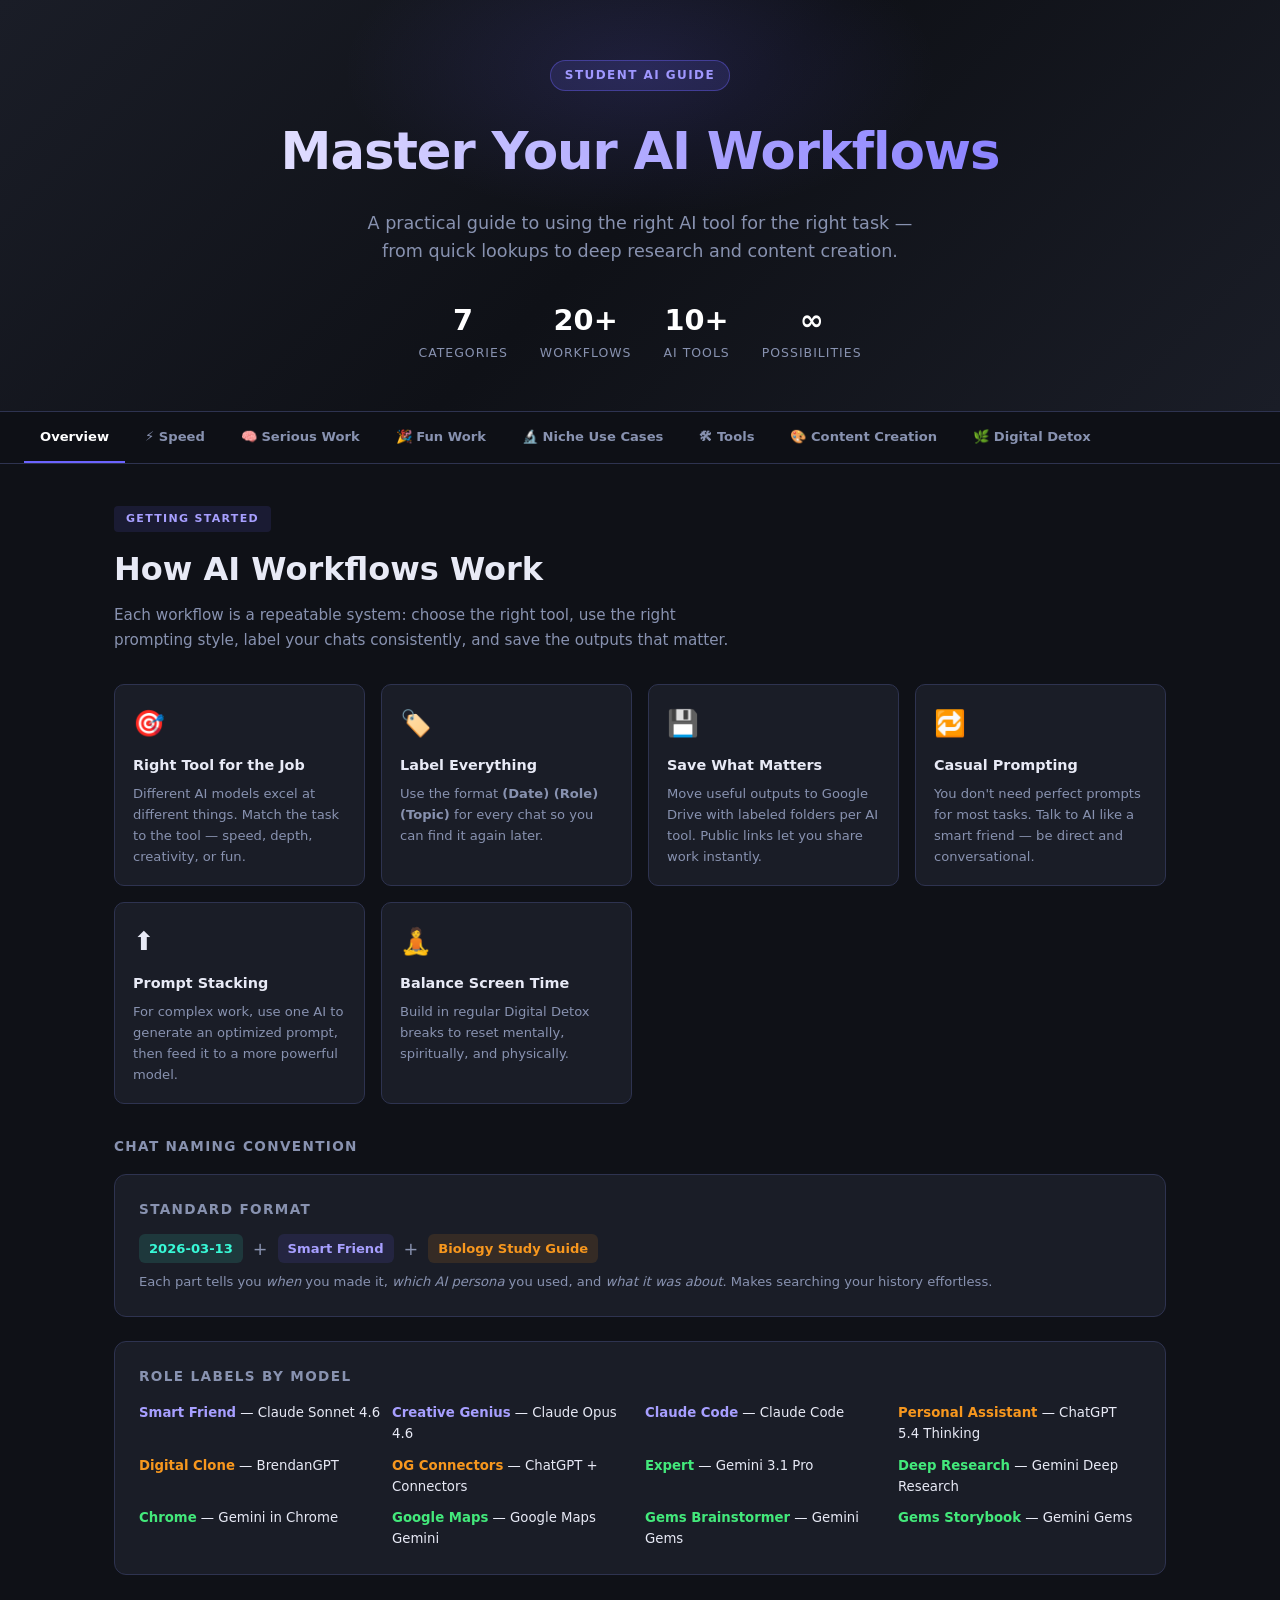
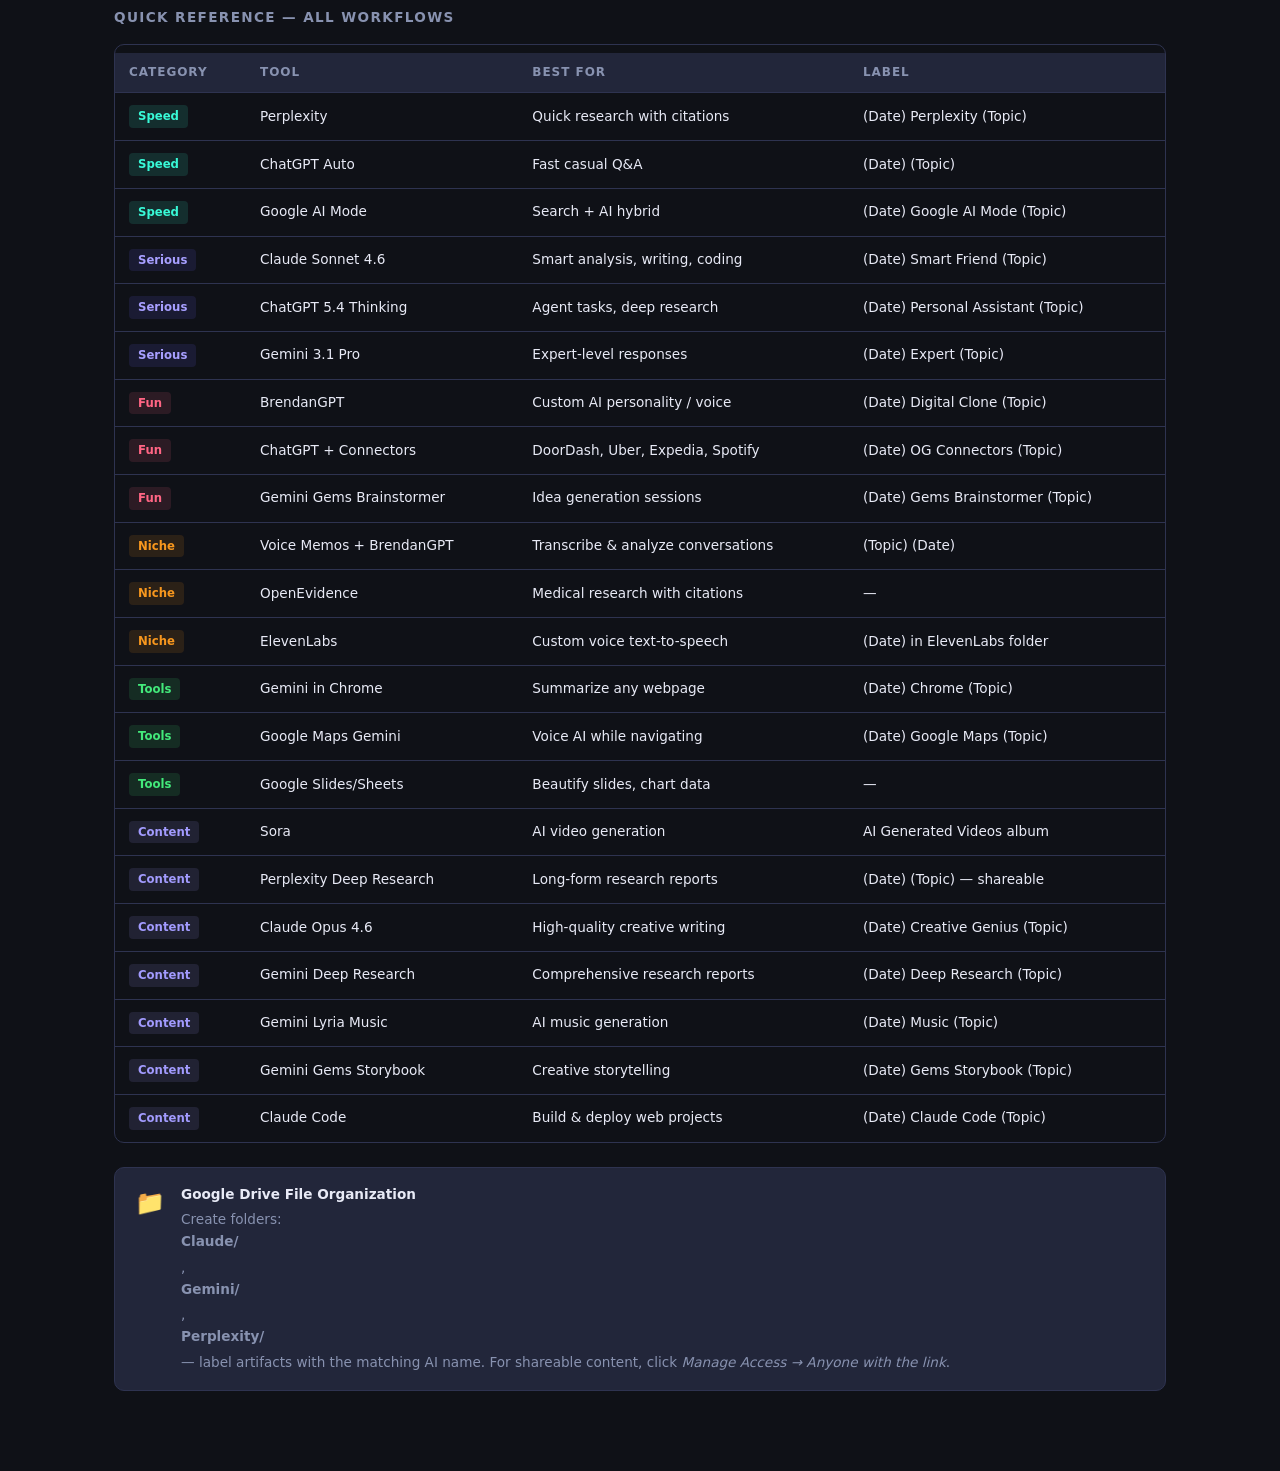
==== ai-workflows-guide/index.html @ ae9d1eaf "Add AI workflows guide for classmates Interactive HTML guide covering all 7 workflow categories (Spe" ====
<!DOCTYPE html>
<html lang="en">
<head>
  <meta charset="UTF-8" />
  <meta name="viewport" content="width=device-width, initial-scale=1.0" />
  <title>AI Workflows Guide</title>
  <style>
    :root {
      --bg: #0f1117;
      --surface: #1a1d27;
      --surface2: #22263a;
      --border: #2e3350;
      --accent: #6c63ff;
      --accent2: #ff6584;
      --accent3: #43e97b;
      --accent4: #f7971e;
      --accent5: #38f9d7;
      --text: #e8eaf6;
      --muted: #8892b0;
      --white: #ffffff;
    }

    * { box-sizing: border-box; margin: 0; padding: 0; }

    body {
      background: var(--bg);
      color: var(--text);
      font-family: 'Segoe UI', system-ui, -apple-system, sans-serif;
      line-height: 1.6;
    }

    /* Hero */
    .hero {
      background: linear-gradient(135deg, #1a1d27 0%, #0f1117 50%, #1a1d27 100%);
      border-bottom: 1px solid var(--border);
      padding: 60px 24px 48px;
      text-align: center;
      position: relative;
      overflow: hidden;
    }
    .hero::before {
      content: '';
      position: absolute;
      top: -80px; left: 50%; transform: translateX(-50%);
      width: 600px; height: 300px;
      background: radial-gradient(ellipse, rgba(108,99,255,0.15) 0%, transparent 70%);
      pointer-events: none;
    }
    .hero-badge {
      display: inline-block;
      background: rgba(108,99,255,0.15);
      border: 1px solid rgba(108,99,255,0.4);
      color: #a79fff;
      font-size: 12px;
      font-weight: 600;
      letter-spacing: 0.12em;
      text-transform: uppercase;
      padding: 5px 14px;
      border-radius: 20px;
      margin-bottom: 20px;
    }
    .hero h1 {
      font-size: clamp(2rem, 5vw, 3.2rem);
      font-weight: 800;
      letter-spacing: -0.02em;
      margin-bottom: 16px;
      background: linear-gradient(90deg, #fff 0%, #a79fff 60%, #6c63ff 100%);
      -webkit-background-clip: text;
      -webkit-text-fill-color: transparent;
      background-clip: text;
    }
    .hero p {
      color: var(--muted);
      font-size: 1.1rem;
      max-width: 560px;
      margin: 0 auto 32px;
    }
    .hero-stats {
      display: flex;
      gap: 32px;
      justify-content: center;
      flex-wrap: wrap;
    }
    .stat {
      text-align: center;
    }
    .stat-num {
      font-size: 1.8rem;
      font-weight: 700;
      color: var(--white);
    }
    .stat-label {
      font-size: 0.78rem;
      color: var(--muted);
      text-transform: uppercase;
      letter-spacing: 0.08em;
    }

    /* Nav */
    .nav {
      position: sticky;
      top: 0;
      z-index: 100;
      background: rgba(15,17,23,0.92);
      backdrop-filter: blur(12px);
      border-bottom: 1px solid var(--border);
      padding: 0 24px;
      display: flex;
      gap: 4px;
      overflow-x: auto;
      scrollbar-width: none;
    }
    .nav::-webkit-scrollbar { display: none; }
    .nav-item {
      flex-shrink: 0;
      padding: 14px 16px;
      font-size: 0.82rem;
      font-weight: 600;
      color: var(--muted);
      cursor: pointer;
      border-bottom: 2px solid transparent;
      transition: all 0.2s;
      text-decoration: none;
      white-space: nowrap;
    }
    .nav-item:hover { color: var(--white); }
    .nav-item.active { color: var(--white); border-bottom-color: var(--accent); }

    /* Main layout */
    .container {
      max-width: 1100px;
      margin: 0 auto;
      padding: 40px 24px 80px;
    }

    /* Section */
    .section {
      display: none;
    }
    .section.active {
      display: block;
    }

    /* Section header */
    .section-header {
      margin-bottom: 32px;
    }
    .section-tag {
      display: inline-flex;
      align-items: center;
      gap: 8px;
      font-size: 11px;
      font-weight: 700;
      letter-spacing: 0.12em;
      text-transform: uppercase;
      padding: 4px 12px;
      border-radius: 4px;
      margin-bottom: 12px;
    }
    .section-title {
      font-size: clamp(1.5rem, 3vw, 2rem);
      font-weight: 700;
      margin-bottom: 8px;
    }
    .section-desc {
      color: var(--muted);
      font-size: 0.95rem;
      max-width: 640px;
    }

    /* Workflow cards */
    .workflow-grid {
      display: grid;
      grid-template-columns: repeat(auto-fill, minmax(320px, 1fr));
      gap: 20px;
      margin-bottom: 32px;
    }
    .workflow-card {
      background: var(--surface);
      border: 1px solid var(--border);
      border-radius: 12px;
      padding: 24px;
      transition: border-color 0.2s, transform 0.2s;
    }
    .workflow-card:hover {
      border-color: var(--accent);
      transform: translateY(-2px);
    }
    .card-header {
      display: flex;
      align-items: flex-start;
      gap: 14px;
      margin-bottom: 16px;
    }
    .card-icon {
      width: 44px;
      height: 44px;
      border-radius: 10px;
      display: flex;
      align-items: center;
      justify-content: center;
      font-size: 20px;
      flex-shrink: 0;
    }
    .card-name {
      font-weight: 700;
      font-size: 1rem;
      margin-bottom: 3px;
    }
    .card-subtitle {
      font-size: 0.78rem;
      color: var(--muted);
    }

    /* Flow steps */
    .flow {
      display: flex;
      flex-direction: column;
      gap: 0;
    }
    .flow-step {
      display: flex;
      align-items: flex-start;
      gap: 12px;
      padding: 8px 0;
      position: relative;
    }
    .flow-step:not(:last-child)::after {
      content: '';
      position: absolute;
      left: 11px;
      top: 28px;
      width: 2px;
      height: calc(100% - 8px);
      background: var(--border);
    }
    .step-dot {
      width: 22px;
      height: 22px;
      border-radius: 50%;
      border: 2px solid;
      display: flex;
      align-items: center;
      justify-content: center;
      font-size: 9px;
      font-weight: 700;
      flex-shrink: 0;
      margin-top: 2px;
      background: var(--surface);
      z-index: 1;
    }
    .step-text {
      font-size: 0.85rem;
      color: var(--text);
      padding-top: 2px;
    }
    .step-text strong {
      color: var(--white);
    }
    .tip {
      background: rgba(108,99,255,0.08);
      border: 1px solid rgba(108,99,255,0.2);
      border-radius: 8px;
      padding: 10px 14px;
      font-size: 0.82rem;
      color: #a79fff;
      margin-top: 14px;
    }
    .tip::before { content: '💡 '; }

    /* Colors per category */
    .color-speed    { --c: #38f9d7; }
    .color-serious  { --c: #6c63ff; }
    .color-fun      { --c: #ff6584; }
    .color-niche    { --c: #f7971e; }
    .color-tools    { --c: #43e97b; }
    .color-content  { --c: #a29bfe; }
    .color-detox    { --c: #fd79a8; }

    .workflow-card.color-speed    { border-top: 3px solid #38f9d7; }
    .workflow-card.color-serious  { border-top: 3px solid #6c63ff; }
    .workflow-card.color-fun      { border-top: 3px solid #ff6584; }
    .workflow-card.color-niche    { border-top: 3px solid #f7971e; }
    .workflow-card.color-tools    { border-top: 3px solid #43e97b; }
    .workflow-card.color-content  { border-top: 3px solid #a29bfe; }
    .workflow-card.color-detox    { border-top: 3px solid #fd79a8; }

    .tag-speed    { background: rgba(56,249,215,0.12);  color: #38f9d7; }
    .tag-serious  { background: rgba(108,99,255,0.12);  color: #a79fff; }
    .tag-fun      { background: rgba(255,101,132,0.12); color: #ff6584; }
    .tag-niche    { background: rgba(247,151,30,0.12);  color: #f7971e; }
    .tag-tools    { background: rgba(67,233,123,0.12);  color: #43e97b; }
    .tag-content  { background: rgba(162,155,254,0.12); color: #a29bfe; }
    .tag-detox    { background: rgba(253,121,168,0.12); color: #fd79a8; }

    .dot-speed   { border-color: #38f9d7; color: #38f9d7; }
    .dot-serious { border-color: #6c63ff; color: #a79fff; }
    .dot-fun     { border-color: #ff6584; color: #ff6584; }
    .dot-niche   { border-color: #f7971e; color: #f7971e; }
    .dot-tools   { border-color: #43e97b; color: #43e97b; }
    .dot-content { border-color: #a29bfe; color: #a29bfe; }
    .dot-detox   { border-color: #fd79a8; color: #fd79a8; }

    .icon-bg-speed   { background: rgba(56,249,215,0.12); }
    .icon-bg-serious { background: rgba(108,99,255,0.12); }
    .icon-bg-fun     { background: rgba(255,101,132,0.12); }
    .icon-bg-niche   { background: rgba(247,151,30,0.12); }
    .icon-bg-tools   { background: rgba(67,233,123,0.12); }
    .icon-bg-content { background: rgba(162,155,254,0.12); }
    .icon-bg-detox   { background: rgba(253,121,168,0.12); }

    /* Naming convention box */
    .naming-box {
      background: var(--surface);
      border: 1px solid var(--border);
      border-radius: 12px;
      padding: 24px;
      margin-bottom: 24px;
    }
    .naming-box h3 {
      font-size: 0.85rem;
      font-weight: 700;
      text-transform: uppercase;
      letter-spacing: 0.1em;
      color: var(--muted);
      margin-bottom: 14px;
    }
    .naming-example {
      display: flex;
      align-items: center;
      gap: 10px;
      flex-wrap: wrap;
      margin-bottom: 8px;
    }
    .name-part {
      padding: 4px 10px;
      border-radius: 6px;
      font-size: 0.82rem;
      font-weight: 600;
    }
    .np-date   { background: rgba(56,249,215,0.12);  color: #38f9d7; }
    .np-role   { background: rgba(108,99,255,0.12);  color: #a79fff; }
    .np-topic  { background: rgba(247,151,30,0.12);  color: #f7971e; }
    .np-plus   { color: var(--muted); font-size: 1.1rem; }

    /* Drive box */
    .drive-box {
      background: var(--surface2);
      border: 1px solid var(--border);
      border-radius: 10px;
      padding: 16px 20px;
      display: flex;
      gap: 16px;
      align-items: flex-start;
      margin-top: 16px;
      font-size: 0.85rem;
    }
    .drive-box .icon { font-size: 1.5rem; flex-shrink: 0; }
    .drive-box strong { display: block; margin-bottom: 4px; }
    .drive-box p { color: var(--muted); margin: 0; }

    /* Principles */
    .principles {
      display: grid;
      grid-template-columns: repeat(auto-fill, minmax(240px, 1fr));
      gap: 16px;
      margin-top: 16px;
    }
    .principle {
      background: var(--surface);
      border: 1px solid var(--border);
      border-radius: 10px;
      padding: 18px;
    }
    .principle-icon { font-size: 1.6rem; margin-bottom: 10px; }
    .principle h4 { font-size: 0.9rem; font-weight: 700; margin-bottom: 6px; }
    .principle p { font-size: 0.82rem; color: var(--muted); }

    /* Overview table */
    .overview-table {
      width: 100%;
      border-collapse: collapse;
      font-size: 0.85rem;
      margin-top: 8px;
    }
    .overview-table th {
      text-align: left;
      padding: 10px 14px;
      background: var(--surface2);
      color: var(--muted);
      font-size: 0.75rem;
      font-weight: 700;
      text-transform: uppercase;
      letter-spacing: 0.08em;
      border-bottom: 1px solid var(--border);
    }
    .overview-table td {
      padding: 12px 14px;
      border-bottom: 1px solid var(--border);
      vertical-align: middle;
    }
    .overview-table tr:hover td { background: var(--surface); }
    .overview-table tr:last-child td { border-bottom: none; }
    .badge {
      display: inline-block;
      padding: 2px 9px;
      border-radius: 4px;
      font-size: 0.73rem;
      font-weight: 600;
    }

    /* Callout */
    .callout {
      background: var(--surface2);
      border-left: 3px solid var(--accent);
      border-radius: 0 8px 8px 0;
      padding: 14px 18px;
      font-size: 0.88rem;
      margin: 20px 0;
      color: var(--text);
    }
    .callout strong { color: var(--white); }

    /* Responsive */
    @media (max-width: 600px) {
      .workflow-grid { grid-template-columns: 1fr; }
      .hero-stats { gap: 20px; }
      .nav-item { padding: 12px 10px; font-size: 0.75rem; }
    }
  </style>
</head>
<body>

<!-- HERO -->
<section class="hero">
  <div class="hero-badge">Student AI Guide</div>
  <h1>Master Your AI Workflows</h1>
  <p>A practical guide to using the right AI tool for the right task — from quick lookups to deep research and content creation.</p>
  <div class="hero-stats">
    <div class="stat"><div class="stat-num">7</div><div class="stat-label">Categories</div></div>
    <div class="stat"><div class="stat-num">20+</div><div class="stat-label">Workflows</div></div>
    <div class="stat"><div class="stat-num">10+</div><div class="stat-label">AI Tools</div></div>
    <div class="stat"><div class="stat-num">∞</div><div class="stat-label">Possibilities</div></div>
  </div>
</section>

<!-- NAV -->
<nav class="nav">
  <a class="nav-item active" onclick="showSection('overview', this)">Overview</a>
  <a class="nav-item" onclick="showSection('speed', this)">⚡ Speed</a>
  <a class="nav-item" onclick="showSection('serious', this)">🧠 Serious Work</a>
  <a class="nav-item" onclick="showSection('fun', this)">🎉 Fun Work</a>
  <a class="nav-item" onclick="showSection('niche', this)">🔬 Niche Use Cases</a>
  <a class="nav-item" onclick="showSection('tools', this)">🛠 Tools</a>
  <a class="nav-item" onclick="showSection('content', this)">🎨 Content Creation</a>
  <a class="nav-item" onclick="showSection('detox', this)">🌿 Digital Detox</a>
</nav>

<div class="container">

  <!-- OVERVIEW -->
  <section id="overview" class="section active">
    <div class="section-header">
      <div class="section-tag tag-serious">Getting Started</div>
      <h2 class="section-title">How AI Workflows Work</h2>
      <p class="section-desc">Each workflow is a repeatable system: choose the right tool, use the right prompting style, label your chats consistently, and save the outputs that matter.</p>
    </div>

    <div class="principles">
      <div class="principle">
        <div class="principle-icon">🎯</div>
        <h4>Right Tool for the Job</h4>
        <p>Different AI models excel at different things. Match the task to the tool — speed, depth, creativity, or fun.</p>
      </div>
      <div class="principle">
        <div class="principle-icon">🏷️</div>
        <h4>Label Everything</h4>
        <p>Use the format <strong>(Date) (Role) (Topic)</strong> for every chat so you can find it again later.</p>
      </div>
      <div class="principle">
        <div class="principle-icon">💾</div>
        <h4>Save What Matters</h4>
        <p>Move useful outputs to Google Drive with labeled folders per AI tool. Public links let you share work instantly.</p>
      </div>
      <div class="principle">
        <div class="principle-icon">🔁</div>
        <h4>Casual Prompting</h4>
        <p>You don't need perfect prompts for most tasks. Talk to AI like a smart friend — be direct and conversational.</p>
      </div>
      <div class="principle">
        <div class="principle-icon">⬆️</div>
        <h4>Prompt Stacking</h4>
        <p>For complex work, use one AI to generate an optimized prompt, then feed it to a more powerful model.</p>
      </div>
      <div class="principle">
        <div class="principle-icon">🧘</div>
        <h4>Balance Screen Time</h4>
        <p>Build in regular Digital Detox breaks to reset mentally, spiritually, and physically.</p>
      </div>
    </div>

    <div style="margin-top:32px;">
      <h3 style="font-size:0.85rem;font-weight:700;text-transform:uppercase;letter-spacing:0.1em;color:var(--muted);margin-bottom:16px;">Chat Naming Convention</h3>
      <div class="naming-box">
        <h3>Standard Format</h3>
        <div class="naming-example">
          <span class="name-part np-date">2026-03-13</span>
          <span class="np-plus">+</span>
          <span class="name-part np-role">Smart Friend</span>
          <span class="np-plus">+</span>
          <span class="name-part np-topic">Biology Study Guide</span>
        </div>
        <p style="font-size:0.82rem;color:var(--muted);margin-top:8px;">Each part tells you <em>when</em> you made it, <em>which AI persona</em> you used, and <em>what it was about</em>. Makes searching your history effortless.</p>
      </div>
      <div class="naming-box" style="margin-top:16px;">
        <h3>Role Labels by Model</h3>
        <div style="display:grid;grid-template-columns:repeat(auto-fill,minmax(200px,1fr));gap:10px;font-size:0.83rem;">
          <div><span style="color:#a79fff;font-weight:600;">Smart Friend</span> — Claude Sonnet 4.6</div>
          <div><span style="color:#a79fff;font-weight:600;">Creative Genius</span> — Claude Opus 4.6</div>
          <div><span style="color:#a79fff;font-weight:600;">Claude Code</span> — Claude Code</div>
          <div><span style="color:#f7971e;font-weight:600;">Personal Assistant</span> — ChatGPT 5.4 Thinking</div>
          <div><span style="color:#f7971e;font-weight:600;">Digital Clone</span> — BrendanGPT</div>
          <div><span style="color:#f7971e;font-weight:600;">OG Connectors</span> — ChatGPT + Connectors</div>
          <div><span style="color:#43e97b;font-weight:600;">Expert</span> — Gemini 3.1 Pro</div>
          <div><span style="color:#43e97b;font-weight:600;">Deep Research</span> — Gemini Deep Research</div>
          <div><span style="color:#43e97b;font-weight:600;">Chrome</span> — Gemini in Chrome</div>
          <div><span style="color:#43e97b;font-weight:600;">Google Maps</span> — Google Maps Gemini</div>
          <div><span style="color:#43e97b;font-weight:600;">Gems Brainstormer</span> — Gemini Gems</div>
          <div><span style="color:#43e97b;font-weight:600;">Gems Storybook</span> — Gemini Gems</div>
        </div>
      </div>
    </div>

    <div style="margin-top:32px;">
      <h3 style="font-size:0.85rem;font-weight:700;text-transform:uppercase;letter-spacing:0.1em;color:var(--muted);margin-bottom:16px;">Quick Reference — All Workflows</h3>
      <div style="overflow-x:auto;border-radius:10px;border:1px solid var(--border);">
        <table class="overview-table">
          <thead>
            <tr>
              <th>Category</th>
              <th>Tool</th>
              <th>Best For</th>
              <th>Label</th>
            </tr>
          </thead>
          <tbody>
            <tr><td><span class="badge tag-speed">Speed</span></td><td>Perplexity</td><td>Quick research with citations</td><td>(Date) Perplexity (Topic)</td></tr>
            <tr><td><span class="badge tag-speed">Speed</span></td><td>ChatGPT Auto</td><td>Fast casual Q&amp;A</td><td>(Date) (Topic)</td></tr>
            <tr><td><span class="badge tag-speed">Speed</span></td><td>Google AI Mode</td><td>Search + AI hybrid</td><td>(Date) Google AI Mode (Topic)</td></tr>
            <tr><td><span class="badge tag-serious">Serious</span></td><td>Claude Sonnet 4.6</td><td>Smart analysis, writing, coding</td><td>(Date) Smart Friend (Topic)</td></tr>
            <tr><td><span class="badge tag-serious">Serious</span></td><td>ChatGPT 5.4 Thinking</td><td>Agent tasks, deep research</td><td>(Date) Personal Assistant (Topic)</td></tr>
            <tr><td><span class="badge tag-serious">Serious</span></td><td>Gemini 3.1 Pro</td><td>Expert-level responses</td><td>(Date) Expert (Topic)</td></tr>
            <tr><td><span class="badge tag-fun">Fun</span></td><td>BrendanGPT</td><td>Custom AI personality / voice</td><td>(Date) Digital Clone (Topic)</td></tr>
            <tr><td><span class="badge tag-fun">Fun</span></td><td>ChatGPT + Connectors</td><td>DoorDash, Uber, Expedia, Spotify</td><td>(Date) OG Connectors (Topic)</td></tr>
            <tr><td><span class="badge tag-fun">Fun</span></td><td>Gemini Gems Brainstormer</td><td>Idea generation sessions</td><td>(Date) Gems Brainstormer (Topic)</td></tr>
            <tr><td><span class="badge tag-niche">Niche</span></td><td>Voice Memos + BrendanGPT</td><td>Transcribe &amp; analyze conversations</td><td>(Topic) (Date)</td></tr>
            <tr><td><span class="badge tag-niche">Niche</span></td><td>OpenEvidence</td><td>Medical research with citations</td><td>—</td></tr>
            <tr><td><span class="badge tag-niche">Niche</span></td><td>ElevenLabs</td><td>Custom voice text-to-speech</td><td>(Date) in ElevenLabs folder</td></tr>
            <tr><td><span class="badge tag-tools">Tools</span></td><td>Gemini in Chrome</td><td>Summarize any webpage</td><td>(Date) Chrome (Topic)</td></tr>
            <tr><td><span class="badge tag-tools">Tools</span></td><td>Google Maps Gemini</td><td>Voice AI while navigating</td><td>(Date) Google Maps (Topic)</td></tr>
            <tr><td><span class="badge tag-tools">Tools</span></td><td>Google Slides/Sheets</td><td>Beautify slides, chart data</td><td>—</td></tr>
            <tr><td><span class="badge tag-content">Content</span></td><td>Sora</td><td>AI video generation</td><td>AI Generated Videos album</td></tr>
            <tr><td><span class="badge tag-content">Content</span></td><td>Perplexity Deep Research</td><td>Long-form research reports</td><td>(Date) (Topic) — shareable</td></tr>
            <tr><td><span class="badge tag-content">Content</span></td><td>Claude Opus 4.6</td><td>High-quality creative writing</td><td>(Date) Creative Genius (Topic)</td></tr>
            <tr><td><span class="badge tag-content">Content</span></td><td>Gemini Deep Research</td><td>Comprehensive research reports</td><td>(Date) Deep Research (Topic)</td></tr>
            <tr><td><span class="badge tag-content">Content</span></td><td>Gemini Lyria Music</td><td>AI music generation</td><td>(Date) Music (Topic)</td></tr>
            <tr><td><span class="badge tag-content">Content</span></td><td>Gemini Gems Storybook</td><td>Creative storytelling</td><td>(Date) Gems Storybook (Topic)</td></tr>
            <tr><td><span class="badge tag-content">Content</span></td><td>Claude Code</td><td>Build &amp; deploy web projects</td><td>(Date) Claude Code (Topic)</td></tr>
          </tbody>
        </table>
      </div>
    </div>

    <div class="drive-box" style="margin-top:24px;">
      <div class="icon">📁</div>
      <div>
        <strong>Google Drive File Organization</strong>
        <p>Create folders: <strong>Claude/</strong>, <strong>Gemini/</strong>, <strong>Perplexity/</strong> — label artifacts with the matching AI name. For shareable content, click <em>Manage Access → Anyone with the link</em>.</p>
      </div>
    </div>
  </section>

  <!-- SPEED -->
  <section id="speed" class="section">
    <div class="section-header">
      <div class="section-tag tag-speed">⚡ Speed</div>
      <h2 class="section-title">Quick Workflows</h2>
      <p class="section-desc">When you need a fast answer, a quick draft, or a simple lookup. These tools prioritize speed over depth.</p>
    </div>
    <div class="workflow-grid">

      <div class="workflow-card color-speed">
        <div class="card-header">
          <div class="card-icon icon-bg-speed">🔍</div>
          <div>
            <div class="card-name">Perplexity</div>
            <div class="card-subtitle">Research with citations</div>
          </div>
        </div>
        <div class="flow">
          <div class="flow-step"><div class="step-dot dot-speed">1</div><div class="step-text">Open <strong>Perplexity</strong></div></div>
          <div class="flow-step"><div class="step-dot dot-speed">2</div><div class="step-text"><strong>Casual Prompting</strong> — ask anything naturally</div></div>
          <div class="flow-step"><div class="step-dot dot-speed">3</div><div class="step-text">If applicable, <strong>Create Files And Apps</strong></div></div>
          <div class="flow-step"><div class="step-dot dot-speed">4</div><div class="step-text"><strong>Save useful artifacts</strong> to Google Drive</div></div>
          <div class="flow-step"><div class="step-dot dot-speed">5</div><div class="step-text">File under <strong>"Perplexity" folder</strong> with (Perplexity) label</div></div>
        </div>
        <div class="tip">Great for: fact-checking, quick research, finding sources fast.</div>
      </div>

      <div class="workflow-card color-speed">
        <div class="card-header">
          <div class="card-icon icon-bg-speed">💬</div>
          <div>
            <div class="card-name">ChatGPT Auto</div>
            <div class="card-subtitle">Fast casual Q&A</div>
          </div>
        </div>
        <div class="flow">
          <div class="flow-step"><div class="step-dot dot-speed">1</div><div class="step-text">Open <strong>ChatGPT</strong> on Auto mode</div></div>
          <div class="flow-step"><div class="step-dot dot-speed">2</div><div class="step-text"><strong>Casual Prompting</strong></div></div>
          <div class="flow-step"><div class="step-dot dot-speed">3</div><div class="step-text">Label chat: <strong>"(Date) (Main Topic)"</strong></div></div>
        </div>
        <div class="tip">Auto mode picks the best model for your query automatically.</div>
      </div>

      <div class="workflow-card color-speed">
        <div class="card-header">
          <div class="card-icon icon-bg-speed">🌐</div>
          <div>
            <div class="card-name">Google AI Mode</div>
            <div class="card-subtitle">Search + Gemini combined</div>
          </div>
        </div>
        <div class="flow">
          <div class="flow-step"><div class="step-dot dot-speed">1</div><div class="step-text">Open <strong>Google AI Mode</strong></div></div>
          <div class="flow-step"><div class="step-dot dot-speed">2</div><div class="step-text"><strong>Casual Prompting</strong></div></div>
          <div class="flow-step"><div class="step-dot dot-speed">3</div><div class="step-text">Click <strong>Page Tools → Ask Gemini</strong></div></div>
          <div class="flow-step"><div class="step-dot dot-speed">4</div><div class="step-text">Continue with <strong>Gemini 3 Fast</strong></div></div>
          <div class="flow-step"><div class="step-dot dot-speed">5</div><div class="step-text">Chat auto-created — label: <strong>"(Date) Google AI Mode (Topic)"</strong></div></div>
          <div class="flow-step"><div class="step-dot dot-speed">6</div><div class="step-text">Continue <strong>Casual Prompting</strong> in the thread</div></div>
        </div>
        <div class="tip">Seamlessly bridges web search results with AI analysis.</div>
      </div>

    </div>
  </section>

  <!-- SERIOUS WORK -->
  <section id="serious" class="section">
    <div class="section-header">
      <div class="section-tag tag-serious">🧠 Serious Work</div>
      <h2 class="section-title">Deep Work Workflows</h2>
      <p class="section-desc">When quality matters. These workflows use the most powerful AI models for complex analysis, research, and writing.</p>
    </div>
    <div class="workflow-grid">

      <div class="workflow-card color-serious">
        <div class="card-header">
          <div class="card-icon icon-bg-serious">🤖</div>
          <div>
            <div class="card-name">Claude Sonnet 4.6</div>
            <div class="card-subtitle">Smart analysis & writing</div>
          </div>
        </div>
        <div class="flow">
          <div class="flow-step"><div class="step-dot dot-serious">1</div><div class="step-text">Open <strong>Claude Sonnet 4.6</strong></div></div>
          <div class="flow-step"><div class="step-dot dot-serious">2</div><div class="step-text"><strong>Casual Prompting</strong></div></div>
          <div class="flow-step"><div class="step-dot dot-serious">3</div><div class="step-text">Label chat: <strong>"(Date) Smart Friend (Topic)"</strong></div></div>
          <div class="flow-step"><div class="step-dot dot-serious">4</div><div class="step-text"><strong>Save useful artifacts</strong> to Google Drive</div></div>
          <div class="flow-step"><div class="step-dot dot-serious">5</div><div class="step-text">File under <strong>"Claude" folder</strong> with (Claude) label</div></div>
        </div>
        <div class="tip">Best for: essays, analysis, code review, nuanced explanations.</div>
      </div>

      <div class="workflow-card color-serious">
        <div class="card-header">
          <div class="card-icon icon-bg-serious">🧩</div>
          <div>
            <div class="card-name">ChatGPT 5.4 Thinking</div>
            <div class="card-subtitle">Agent & research tasks</div>
          </div>
        </div>
        <div class="flow">
          <div class="flow-step"><div class="step-dot dot-serious">1</div><div class="step-text">Open <strong>ChatGPT 5.4 Thinking</strong></div></div>
          <div class="flow-step"><div class="step-dot dot-serious">2</div><div class="step-text"><strong>Casual Prompting</strong></div></div>
          <div class="flow-step"><div class="step-dot dot-serious">3</div><div class="step-text">Use <strong>Agent Mode</strong> connector when applicable</div></div>
          <div class="flow-step"><div class="step-dot dot-serious">4</div><div class="step-text">Use <strong>Deep Research</strong> connector when applicable</div></div>
          <div class="flow-step"><div class="step-dot dot-serious">5</div><div class="step-text">Label chat: <strong>"(Date) Personal Assistant (Topic)"</strong></div></div>
        </div>
        <div class="tip">Use Agent Mode for multi-step tasks; Deep Research for comprehensive topic reports.</div>
      </div>

      <div class="workflow-card color-serious">
        <div class="card-header">
          <div class="card-icon icon-bg-serious">💎</div>
          <div>
            <div class="card-name">Gemini 3.1 Pro</div>
            <div class="card-subtitle">Expert-level responses</div>
          </div>
        </div>
        <div class="flow">
          <div class="flow-step"><div class="step-dot dot-serious">1</div><div class="step-text">Open <strong>Gemini 3.1 Pro</strong></div></div>
          <div class="flow-step"><div class="step-dot dot-serious">2</div><div class="step-text"><strong>Casual Prompting</strong></div></div>
          <div class="flow-step"><div class="step-dot dot-serious">3</div><div class="step-text">Label chat: <strong>"(Date) Expert (Topic)"</strong></div></div>
        </div>
        <div class="tip">Gemini's Pro tier excels at technical, scientific, and multi-step reasoning tasks.</div>
      </div>

    </div>
  </section>

  <!-- FUN WORK -->
  <section id="fun" class="section">
    <div class="section-header">
      <div class="section-tag tag-fun">🎉 Fun Work</div>
      <h2 class="section-title">Fun Workflows</h2>
      <p class="section-desc">Explore personalized AI experiences, voice interactions, real-world connectors, and creative brainstorming.</p>
    </div>
    <div class="workflow-grid">

      <div class="workflow-card color-fun">
        <div class="card-header">
          <div class="card-icon icon-bg-fun">🧑‍💻</div>
          <div>
            <div class="card-name">BrendanGPT</div>
            <div class="card-subtitle">Custom AI personality</div>
          </div>
        </div>
        <div class="flow">
          <div class="flow-step"><div class="step-dot dot-fun">1</div><div class="step-text">Open <strong>ChatGPT 5.4 Thinking</strong></div></div>
          <div class="flow-step"><div class="step-dot dot-fun">2</div><div class="step-text">Select CustomGPT <strong>"BrendanGPT"</strong></div></div>
          <div class="flow-step"><div class="step-dot dot-fun">3</div><div class="step-text"><strong>Casual Voice Prompting</strong></div></div>
          <div class="flow-step"><div class="step-dot dot-fun">4</div><div class="step-text">Label chat: <strong>"(Date) Digital Clone (Topic)"</strong></div></div>
        </div>
        <div class="tip">A CustomGPT is a personalized AI trained with custom instructions and a specific persona.</div>
      </div>

      <div class="workflow-card color-fun">
        <div class="card-header">
          <div class="card-icon icon-bg-fun">🔗</div>
          <div>
            <div class="card-name">ChatGPT + Connectors</div>
            <div class="card-subtitle">Real-world integrations</div>
          </div>
        </div>
        <div class="flow">
          <div class="flow-step"><div class="step-dot dot-fun">1</div><div class="step-text">Open <strong>ChatGPT 5.4 Thinking</strong></div></div>
          <div class="flow-step"><div class="step-dot dot-fun">2</div><div class="step-text">Add connector: <strong>DoorDash / Uber / Spotify / Expedia+Booking.com</strong></div></div>
          <div class="flow-step"><div class="step-dot dot-fun">3</div><div class="step-text"><strong>Casual Prompting</strong> (e.g. "Order pizza" or "Find a flight to NYC")</div></div>
          <div class="flow-step"><div class="step-dot dot-fun">4</div><div class="step-text">Label chat: <strong>"(Date) OG Connectors (Topic)"</strong></div></div>
          <div class="flow-step"><div class="step-dot dot-fun">5</div><div class="step-text"><strong>For Expedia:</strong> Click "See Fare Details" → "Book on Expedia" → compare on Google Flights + airline site → book direct</div></div>
          <div class="flow-step"><div class="step-dot dot-fun">6</div><div class="step-text"><strong>For Booking.com:</strong> Click "View on Booking.com" → compare on Google Hotels + hotel site → book direct</div></div>
          <div class="flow-step"><div class="step-dot dot-fun">7</div><div class="step-text"><strong>For Spotify:</strong> Save playlist → open in Spotify → modify as needed</div></div>
        </div>
        <div class="tip">Always verify travel prices on the airline/hotel's direct website before booking.</div>
      </div>

      <div class="workflow-card color-fun">
        <div class="card-header">
          <div class="card-icon icon-bg-fun">💡</div>
          <div>
            <div class="card-name">Gemini Gems Brainstormer</div>
            <div class="card-subtitle">Creative idea generation</div>
          </div>
        </div>
        <div class="flow">
          <div class="flow-step"><div class="step-dot dot-fun">1</div><div class="step-text">Open <strong>Gemini 3.1 Pro</strong></div></div>
          <div class="flow-step"><div class="step-dot dot-fun">2</div><div class="step-text">Select <strong>Gems → Brainstormer</strong></div></div>
          <div class="flow-step"><div class="step-dot dot-fun">3</div><div class="step-text"><strong>Casual Prompting</strong></div></div>
          <div class="flow-step"><div class="step-dot dot-fun">4</div><div class="step-text">Label chat: <strong>"(Date) Gems Brainstormer Mode (Topic)"</strong></div></div>
        </div>
        <div class="tip">Gems are specialized AI modes within Gemini, each optimized for a different task type.</div>
      </div>

    </div>
  </section>

  <!-- NICHE -->
  <section id="niche" class="section">
    <div class="section-header">
      <div class="section-tag tag-niche">🔬 Niche Use Cases</div>
      <h2 class="section-title">Niche Workflows</h2>
      <p class="section-desc">Specialized workflows for voice transcription, medical research, and high-quality text-to-speech audio.</p>
    </div>
    <div class="workflow-grid">

      <div class="workflow-card color-niche">
        <div class="card-header">
          <div class="card-icon icon-bg-niche">🎙️</div>
          <div>
            <div class="card-name">Voice Memos → BrendanGPT</div>
            <div class="card-subtitle">Capture & analyze conversations</div>
          </div>
        </div>
        <div class="flow">
          <div class="flow-step"><div class="step-dot dot-niche">1</div><div class="step-text">Open <strong>Voice Memos App</strong></div></div>
          <div class="flow-step"><div class="step-dot dot-niche">2</div><div class="step-text"><strong>Record</strong> in-person conversation or any audio</div></div>
          <div class="flow-step"><div class="step-dot dot-niche">3</div><div class="step-text">Label memo: <strong>"(Topic) (Date)"</strong></div></div>
          <div class="flow-step"><div class="step-dot dot-niche">4</div><div class="step-text"><strong>Copy transcript</strong> to BrendanGPT</div></div>
          <div class="flow-step"><div class="step-dot dot-niche">5</div><div class="step-text"><strong>Casual Prompting</strong> to analyze, summarize, or expand</div></div>
          <div class="flow-step"><div class="step-dot dot-niche">6</div><div class="step-text">Label chat: <strong>"(Date) Digital Clone (Topic)"</strong></div></div>
        </div>
        <div class="tip">Great for lecture notes, meeting recaps, or brainstorming sessions you had out loud.</div>
      </div>

      <div class="workflow-card color-niche">
        <div class="card-header">
          <div class="card-icon icon-bg-niche">🩺</div>
          <div>
            <div class="card-name">OpenEvidence</div>
            <div class="card-subtitle">Medical research with citations</div>
          </div>
        </div>
        <div class="flow">
          <div class="flow-step"><div class="step-dot dot-niche">1</div><div class="step-text">Open <strong>OpenEvidence</strong></div></div>
          <div class="flow-step"><div class="step-dot dot-niche">2</div><div class="step-text">Use another AI platform first to <strong>generate an optimal prompt</strong></div></div>
          <div class="flow-step"><div class="step-dot dot-niche">3</div><div class="step-text">Paste optimized prompt into OpenEvidence</div></div>
          <div class="flow-step"><div class="step-dot dot-niche">4</div><div class="step-text">Use response → ask <strong>BrendanGPT</strong> to format into a formal medical diagnosis</div></div>
          <div class="flow-step"><div class="step-dot dot-niche">5</div><div class="step-text">Click interesting <strong>citations</strong> in OpenEvidence to learn more</div></div>
        </div>
        <div class="tip">Prompt stacking: generate a better prompt first, then use it in a specialized tool for higher quality results.</div>
      </div>

      <div class="workflow-card color-niche">
        <div class="card-header">
          <div class="card-icon icon-bg-niche">🔊</div>
          <div>
            <div class="card-name">ElevenLabs (Phone)</div>
            <div class="card-subtitle">Text-to-speech on mobile</div>
          </div>
        </div>
        <div class="flow">
          <div class="flow-step"><div class="step-dot dot-niche">1</div><div class="step-text">Open <strong>ElevenLabs app</strong></div></div>
          <div class="flow-step"><div class="step-dot dot-niche">2</div><div class="step-text">Go to <strong>Text To Speech</strong></div></div>
          <div class="flow-step"><div class="step-dot dot-niche">3</div><div class="step-text">Select voice: <strong>"Brendan Hwang" [Eleven v3 (alpha)]</strong></div></div>
          <div class="flow-step"><div class="step-dot dot-niche">4</div><div class="step-text">On phone: <strong>Download to Files App</strong></div></div>
          <div class="flow-step"><div class="step-dot dot-niche">5</div><div class="step-text">Add to <strong>"ElevenLabs" folder</strong> on phone with date</div></div>
        </div>
      </div>

      <div class="workflow-card color-niche">
        <div class="card-header">
          <div class="card-icon icon-bg-niche">💻</div>
          <div>
            <div class="card-name">ElevenLabs (PC)</div>
            <div class="card-subtitle">Text-to-speech on desktop</div>
          </div>
        </div>
        <div class="flow">
          <div class="flow-step"><div class="step-dot dot-niche">1</div><div class="step-text">Open <strong>ElevenLabs website</strong> on PC</div></div>
          <div class="flow-step"><div class="step-dot dot-niche">2</div><div class="step-text">Select voice: <strong>"Brendan Hwang"</strong> with settings:<br/>Speed 0.90 · Stability 45% · Similarity 55% · Style: None</div></div>
          <div class="flow-step"><div class="step-dot dot-niche">3</div><div class="step-text"><strong>Download MP3</strong> on PC → ElevenLabs folder with date</div></div>
          <div class="flow-step"><div class="step-dot dot-niche">4</div><div class="step-text"><strong>Send to self</strong> via Gmail</div></div>
          <div class="flow-step"><div class="step-dot dot-niche">5</div><div class="step-text">Download to Files on phone from Gmail → <strong>"ElevenLabs" folder</strong> with date</div></div>
        </div>
        <div class="tip">The PC workflow gives you finer control over voice settings for more natural-sounding audio.</div>
      </div>

    </div>
  </section>

  <!-- TOOLS -->
  <section id="tools" class="section">
    <div class="section-header">
      <div class="section-tag tag-tools">🛠 Tools</div>
      <h2 class="section-title">Productivity Tool Workflows</h2>
      <p class="section-desc">AI built into the apps you already use — Chrome, Google Maps, Slides, Sheets, YouTube, and more.</p>
    </div>
    <div class="workflow-grid">

      <div class="workflow-card color-tools">
        <div class="card-header">
          <div class="card-icon icon-bg-tools">🌐</div>
          <div>
            <div class="card-name">Gemini in Chrome</div>
            <div class="card-subtitle">Analyze any webpage</div>
          </div>
        </div>
        <div class="flow">
          <div class="flow-step"><div class="step-dot dot-tools">1</div><div class="step-text">Open any page in <strong>Google Chrome</strong></div></div>
          <div class="flow-step"><div class="step-dot dot-tools">2</div><div class="step-text">Activate <strong>Gemini in Chrome</strong></div></div>
          <div class="flow-step"><div class="step-dot dot-tools">3</div><div class="step-text">Try: <strong>"Create FAQ About This Topic"</strong></div></div>
          <div class="flow-step"><div class="step-dot dot-tools">4</div><div class="step-text">Continue with <strong>Gemini 3 Fast</strong></div></div>
          <div class="flow-step"><div class="step-dot dot-tools">5</div><div class="step-text">Chat auto-created — label: <strong>"(Date) Chrome (Topic)"</strong></div></div>
        </div>
        <div class="tip">Turn any webpage into a study guide, FAQ, or summary in seconds.</div>
      </div>

      <div class="workflow-card color-tools">
        <div class="card-header">
          <div class="card-icon icon-bg-tools">🗺️</div>
          <div>
            <div class="card-name">Google Maps Gemini</div>
            <div class="card-subtitle">AI navigation assistant</div>
          </div>
        </div>
        <div class="flow">
          <div class="flow-step"><div class="step-dot dot-tools">1</div><div class="step-text">Open <strong>Google Maps App</strong></div></div>
          <div class="flow-step"><div class="step-dot dot-tools">2</div><div class="step-text">Set destination → <strong>Start Navigation</strong></div></div>
          <div class="flow-step"><div class="step-dot dot-tools">3</div><div class="step-text">Spotify: <strong>"Continue Playing"</strong></div></div>
          <div class="flow-step"><div class="step-dot dot-tools">4</div><div class="step-text">Use <strong>Google Maps Gemini feature</strong> for voice prompting</div></div>
          <div class="flow-step"><div class="step-dot dot-tools">5</div><div class="step-text">Chat auto-created — label: <strong>"(Date) Google Maps (Topic)"</strong></div></div>
        </div>
        <div class="tip">Ask about restaurants, traffic, local history, or anything hands-free while driving.</div>
      </div>

      <div class="workflow-card color-tools">
        <div class="card-header">
          <div class="card-icon icon-bg-tools">📊</div>
          <div>
            <div class="card-name">Google Slides + Sheets</div>
            <div class="card-subtitle">Workspace AI features</div>
          </div>
        </div>
        <div class="flow">
          <div class="flow-step"><div class="step-dot dot-tools">1</div><div class="step-text">Open <strong>Google Slides on PC</strong></div></div>
          <div class="flow-step"><div class="step-dot dot-tools">2</div><div class="step-text">Go to <strong>Slide Tab → "Beautify This Slide"</strong></div></div>
          <div class="flow-step"><div class="step-dot dot-tools">3</div><div class="step-text">Make specific requests via <strong>Gemini for Google Workspace</strong></div></div>
          <div class="flow-step"><div class="step-dot dot-tools">4</div><div class="step-text">In <strong>Google Sheets</strong>: use Gemini to <strong>"Generate A Chart Using This Data"</strong></div></div>
          <div class="flow-step"><div class="step-dot dot-tools">5</div><div class="step-text">Also: <strong>"Generate Insights Or Trends For This Data"</strong></div></div>
        </div>
        <div class="tip">No need to manually format charts — describe what you want and Gemini builds it.</div>
      </div>

      <div class="workflow-card color-tools">
        <div class="card-header">
          <div class="card-icon icon-bg-tools">▶️</div>
          <div>
            <div class="card-name">YouTube + Gemini</div>
            <div class="card-subtitle">Video summaries</div>
          </div>
        </div>
        <div class="flow">
          <div class="flow-step"><div class="step-dot dot-tools">1</div><div class="step-text">Open <strong>YouTube App</strong></div></div>
          <div class="flow-step"><div class="step-dot dot-tools">2</div><div class="step-text">Use <strong>Gemini Extension</strong></div></div>
          <div class="flow-step"><div class="step-dot dot-tools">3</div><div class="step-text">Try: <strong>"Summarize The Video"</strong></div></div>
          <div class="flow-step"><div class="step-dot dot-tools">4</div><div class="step-text">Also: <strong>"Recommend Related Content"</strong></div></div>
        </div>
        <div class="tip">Skip the full video — get the key points first, then decide if it's worth watching.</div>
      </div>

      <div class="workflow-card color-tools">
        <div class="card-header">
          <div class="card-icon icon-bg-tools">📈</div>
          <div>
            <div class="card-name">Google Finance + AI</div>
            <div class="card-subtitle">Market research & analysis</div>
          </div>
        </div>
        <div class="flow">
          <div class="flow-step"><div class="step-dot dot-tools">1</div><div class="step-text">Open <strong>Google Finance</strong></div></div>
          <div class="flow-step"><div class="step-dot dot-tools">2</div><div class="step-text">Read <strong>Market Summary</strong> for different markets</div></div>
          <div class="flow-step"><div class="step-dot dot-tools">3</div><div class="step-text"><strong>Dive deeper</strong> on topics with AI</div></div>
          <div class="flow-step"><div class="step-dot dot-tools">4</div><div class="step-text"><strong>Casual Prompting</strong> in your AI tool of choice</div></div>
        </div>
        <div class="tip">Use the market data as a starting point, then ask AI to explain trends or implications.</div>
      </div>

    </div>
  </section>

  <!-- CONTENT CREATION -->
  <section id="content" class="section">
    <div class="section-header">
      <div class="section-tag tag-content">🎨 Content Creation</div>
      <h2 class="section-title">Creative Workflows</h2>
      <p class="section-desc">From AI videos and music to shareable research reports and full web projects — create content worth keeping.</p>
    </div>

    <div class="callout">
      <strong>Prompt Stacking for Content:</strong> For serious content creation, use one AI platform to generate an optimized prompt first, then feed that polished prompt to the main creation tool. This consistently produces higher-quality results.
    </div>

    <div class="workflow-grid">

      <div class="workflow-card color-content">
        <div class="card-header">
          <div class="card-icon icon-bg-content">🎬</div>
          <div>
            <div class="card-name">Sora</div>
            <div class="card-subtitle">AI video generation</div>
          </div>
        </div>
        <div class="flow">
          <div class="flow-step"><div class="step-dot dot-content">1</div><div class="step-text">Open <strong>Sora</strong></div></div>
          <div class="flow-step"><div class="step-dot dot-content">2</div><div class="step-text"><strong>Casual Prompting</strong> to describe your video</div></div>
          <div class="flow-step"><div class="step-dot dot-content">3</div><div class="step-text"><strong>Edit caption</strong> to something engaging</div></div>
          <div class="flow-step"><div class="step-dot dot-content">4</div><div class="step-text">Share and <strong>create public link</strong> if desired</div></div>
          <div class="flow-step"><div class="step-dot dot-content">5</div><div class="step-text">Download to Photos App → <strong>"AI Generated Videos" album</strong></div></div>
        </div>
      </div>

      <div class="workflow-card color-content">
        <div class="card-header">
          <div class="card-icon icon-bg-content">📋</div>
          <div>
            <div class="card-name">Perplexity Deep Research</div>
            <div class="card-subtitle">Shareable research reports</div>
          </div>
        </div>
        <div class="flow">
          <div class="flow-step"><div class="step-dot dot-content">1</div><div class="step-text">Open <strong>Perplexity → Space "Deep Research"</strong></div></div>
          <div class="flow-step"><div class="step-dot dot-content">2</div><div class="step-text"><strong>Casual Prompting</strong> with <strong>Deep Research: On</strong></div></div>
          <div class="flow-step"><div class="step-dot dot-content">3</div><div class="step-text">Save to <strong>Google Drive → "Perplexity" folder</strong> with (Perplexity) label</div></div>
          <div class="flow-step"><div class="step-dot dot-content">4</div><div class="step-text"><strong>Rename</strong> to a cool descriptive title</div></div>
          <div class="flow-step"><div class="step-dot dot-content">5</div><div class="step-text">Click <strong>Manage Access → "Anyone with the link"</strong></div></div>
        </div>
      </div>

      <div class="workflow-card color-content">
        <div class="card-header">
          <div class="card-icon icon-bg-content">✍️</div>
          <div>
            <div class="card-name">Claude Opus 4.6</div>
            <div class="card-subtitle">High-quality creative writing</div>
          </div>
        </div>
        <div class="flow">
          <div class="flow-step"><div class="step-dot dot-content">1</div><div class="step-text">Use another AI first to <strong>generate optimal prompt</strong></div></div>
          <div class="flow-step"><div class="step-dot dot-content">2</div><div class="step-text">Open <strong>Claude Opus 4.6</strong></div></div>
          <div class="flow-step"><div class="step-dot dot-content">3</div><div class="step-text">Paste optimized prompt → label: <strong>"(Date) Creative Genius (Topic)"</strong></div></div>
          <div class="flow-step"><div class="step-dot dot-content">4</div><div class="step-text">Save artifact to <strong>Google Drive → "Claude" folder</strong></div></div>
          <div class="flow-step"><div class="step-dot dot-content">5</div><div class="step-text"><strong>Share + copy link</strong> for the artifact</div></div>
          <div class="flow-step"><div class="step-dot dot-content">6</div><div class="step-text">Rename to cool title → <strong>Manage Access → Anyone with link</strong></div></div>
        </div>
        <div class="tip">Opus 4.6 is the most creative Claude model — ideal for stories, essays, and polished long-form content.</div>
      </div>

      <div class="workflow-card color-content">
        <div class="card-header">
          <div class="card-icon icon-bg-content">🔭</div>
          <div>
            <div class="card-name">Gemini Deep Research</div>
            <div class="card-subtitle">Comprehensive research reports</div>
          </div>
        </div>
        <div class="flow">
          <div class="flow-step"><div class="step-dot dot-content">1</div><div class="step-text">Open <strong>Gemini 3.1 Pro → Tools "Deep Research"</strong></div></div>
          <div class="flow-step"><div class="step-dot dot-content">2</div><div class="step-text">Use another AI first to <strong>generate optimal prompt</strong></div></div>
          <div class="flow-step"><div class="step-dot dot-content">3</div><div class="step-text">Label: <strong>"(Date) Deep Research (Topic)"</strong></div></div>
          <div class="flow-step"><div class="step-dot dot-content">4</div><div class="step-text">Save to <strong>Google Drive → "Gemini" folder</strong> with (Gemini) label</div></div>
          <div class="flow-step"><div class="step-dot dot-content">5</div><div class="step-text">Rename to cool title → <strong>Manage Access → Anyone with link</strong></div></div>
        </div>
      </div>

      <div class="workflow-card color-content">
        <div class="card-header">
          <div class="card-icon icon-bg-content">🎵</div>
          <div>
            <div class="card-name">Gemini Lyria Music</div>
            <div class="card-subtitle">AI music generation</div>
          </div>
        </div>
        <div class="flow">
          <div class="flow-step"><div class="step-dot dot-content">1</div><div class="step-text">Open <strong>Gemini 3.1 Pro → Tools "Create Music" (Lyria)</strong></div></div>
          <div class="flow-step"><div class="step-dot dot-content">2</div><div class="step-text"><strong>Casual Prompting</strong> to describe your music</div></div>
          <div class="flow-step"><div class="step-dot dot-content">3</div><div class="step-text">Label chat: <strong>"(Date) Music (Topic)"</strong></div></div>
          <div class="flow-step"><div class="step-dot dot-content">4</div><div class="step-text">Download to Files App → <strong>"Gemini Music" folder</strong> with date</div></div>
        </div>
      </div>

      <div class="workflow-card color-content">
        <div class="card-header">
          <div class="card-icon icon-bg-content">📖</div>
          <div>
            <div class="card-name">Gemini Gems Storybook</div>
            <div class="card-subtitle">Creative storytelling</div>
          </div>
        </div>
        <div class="flow">
          <div class="flow-step"><div class="step-dot dot-content">1</div><div class="step-text">Open <strong>Gemini 3.1 Pro → Gems → Storybook</strong></div></div>
          <div class="flow-step"><div class="step-dot dot-content">2</div><div class="step-text">Use another AI first to <strong>generate optimal prompt</strong></div></div>
          <div class="flow-step"><div class="step-dot dot-content">3</div><div class="step-text">Label: <strong>"(Date) Gems Storybook Mode (Topic)"</strong></div></div>
          <div class="flow-step"><div class="step-dot dot-content">4</div><div class="step-text"><strong>Share and copy link</strong> for the Storybook</div></div>
          <div class="flow-step"><div class="step-dot dot-content">5</div><div class="step-text">Continue <strong>Casual Prompting</strong> to expand the story</div></div>
        </div>
      </div>

      <div class="workflow-card color-content">
        <div class="card-header">
          <div class="card-icon icon-bg-content">🖼️</div>
          <div>
            <div class="card-name">Gemini Image Generation</div>
            <div class="card-subtitle">AI image creation</div>
          </div>
        </div>
        <div class="flow">
          <div class="flow-step"><div class="step-dot dot-content">1</div><div class="step-text">Open <strong>Gemini 3.1 Pro → Tools "Create Images" (Nano Banana 2)</strong></div></div>
          <div class="flow-step"><div class="step-dot dot-content">2</div><div class="step-text"><strong>Casual Prompting</strong> to describe your image</div></div>
          <div class="flow-step"><div class="step-dot dot-content">3</div><div class="step-text">Label chat: <strong>"(Date) Images (Topic)"</strong></div></div>
          <div class="flow-step"><div class="step-dot dot-content">4</div><div class="step-text">Download to Photos App → <strong>"Gemini" album</strong></div></div>
        </div>
      </div>

      <div class="workflow-card color-content">
        <div class="card-header">
          <div class="card-icon icon-bg-content">🚀</div>
          <div>
            <div class="card-name">Claude Code</div>
            <div class="card-subtitle">Build & deploy web projects</div>
          </div>
        </div>
        <div class="flow">
          <div class="flow-step"><div class="step-dot dot-content">1</div><div class="step-text">Open <strong>Claude Code → Choose "Plan"</strong></div></div>
          <div class="flow-step"><div class="step-dot dot-content">2</div><div class="step-text">Environment: <strong>Default</strong> → connect your <strong>GitHub repository</strong></div></div>
          <div class="flow-step"><div class="step-dot dot-content">3</div><div class="step-text">Choose <strong>Base Branch → Casual Prompting</strong></div></div>
          <div class="flow-step"><div class="step-dot dot-content">4</div><div class="step-text">Label: <strong>"(Date) Claude Code (Topic)"</strong> → switch to <strong>"Code"</strong></div></div>
          <div class="flow-step"><div class="step-dot dot-content">5</div><div class="step-text">On GitHub: Settings → Pages → Select branch → Select <strong>"/ (root)"</strong> → Save</div></div>
          <div class="flow-step"><div class="step-dot dot-content">6</div><div class="step-text">A <strong>public link</strong> appears at the top of the Pages tab</div></div>
          <div class="flow-step"><div class="step-dot dot-content">7</div><div class="step-text">For sub-projects: add <strong>"/(Folder Name)/"</strong> to the URL</div></div>
          <div class="flow-step"><div class="step-dot dot-content">8</div><div class="step-text">If broken: <strong>Create Pull Request → Merge</strong> on GitHub</div></div>
        </div>
        <div class="tip">This guide was built with Claude Code! Any project you build can be publicly shared via GitHub Pages for free.</div>
      </div>

    </div>
  </section>

  <!-- DIGITAL DETOX -->
  <section id="detox" class="section">
    <div class="section-header">
      <div class="section-tag tag-detox">🌿 Digital Detox</div>
      <h2 class="section-title">Reset & Recharge</h2>
      <p class="section-desc">AI tools are powerful, but your mind, body, and spirit need regular breaks. Don't stop until you notice a genuine positive shift.</p>
    </div>

    <div class="workflow-grid">

      <div class="workflow-card color-detox">
        <div class="card-header">
          <div class="card-icon icon-bg-detox">🧘</div>
          <div>
            <div class="card-name">Physical Reset</div>
            <div class="card-subtitle">Static stretching routine</div>
          </div>
        </div>
        <div class="flow">
          <div class="flow-step"><div class="step-dot dot-detox">1</div><div class="step-text">Begin <strong>Static Stretching</strong></div></div>
          <div class="flow-step"><div class="step-dot dot-detox">2</div><div class="step-text">Do not stop until you have a <strong>noticeable positive shift</strong> in physical state</div></div>
        </div>
        <div class="tip">Static stretching (holding positions 20–60s) reduces tension and signals your nervous system to calm down.</div>
      </div>

      <div class="workflow-card color-detox">
        <div class="card-header">
          <div class="card-icon icon-bg-detox">🙏</div>
          <div>
            <div class="card-name">Spiritual Reset</div>
            <div class="card-subtitle">Repeating mantra</div>
          </div>
        </div>
        <div class="flow">
          <div class="flow-step"><div class="step-dot dot-detox">1</div><div class="step-text">Choose a <strong>mantra of max 8 words</strong></div></div>
          <div class="flow-step"><div class="step-dot dot-detox">2</div><div class="step-text"><strong>Repeat it</strong> continuously</div></div>
          <div class="flow-step"><div class="step-dot dot-detox">3</div><div class="step-text">Do not stop until you have a <strong>noticeable positive shift</strong> in spiritual state</div></div>
        </div>
        <div class="tip">Keep the mantra short and meaningful. Examples: "I am calm, focused, and present." or "One step at a time."</div>
      </div>

      <div class="workflow-card color-detox">
        <div class="card-header">
          <div class="card-icon icon-bg-detox">🌬️</div>
          <div>
            <div class="card-name">Mental Reset</div>
            <div class="card-subtitle">Progressive breathing protocol</div>
          </div>
        </div>
        <div class="flow">
          <div class="flow-step"><div class="step-dot dot-detox">1</div><div class="step-text"><strong>2s in / 2s out</strong> — ~1 minute</div></div>
          <div class="flow-step"><div class="step-dot dot-detox">2</div><div class="step-text"><strong>3s in / 3s out</strong> — ~1 minute</div></div>
          <div class="flow-step"><div class="step-dot dot-detox">3</div><div class="step-text"><strong>5s in</strong> — ~1 minute</div></div>
          <div class="flow-step"><div class="step-dot dot-detox">4</div><div class="step-text"><strong>5s out</strong> — ~1 minute</div></div>
          <div class="flow-step"><div class="step-dot dot-detox">5</div><div class="step-text"><strong>6s in / 6s out</strong> — ~1 minute</div></div>
          <div class="flow-step"><div class="step-dot dot-detox">6</div><div class="step-text"><strong>Do Nothing</strong> — ~1 minute</div></div>
          <div class="flow-step"><div class="step-dot dot-detox">7</div><div class="step-text">Do not stop until you have a <strong>noticeable positive shift</strong> in mental state</div></div>
        </div>
        <div class="tip">This is box/resonance breathing. The 6s rhythm (~5 breaths/min) activates the parasympathetic nervous system for deep calm.</div>
      </div>

    </div>

    <div class="callout" style="margin-top:8px;">
      <strong>The goal isn't a timer — it's a felt shift.</strong> Each protocol ends when you genuinely feel better, not just when the clock runs out. Pair all three for a full reset.
    </div>
  </section>

</div>

<script>
  function showSection(id, el) {
    document.querySelectorAll('.section').forEach(s => s.classList.remove('active'));
    document.querySelectorAll('.nav-item').forEach(n => n.classList.remove('active'));
    document.getElementById(id).classList.add('active');
    el.classList.add('active');
    window.scrollTo({ top: 0, behavior: 'smooth' });
  }
</script>

</body>
</html>
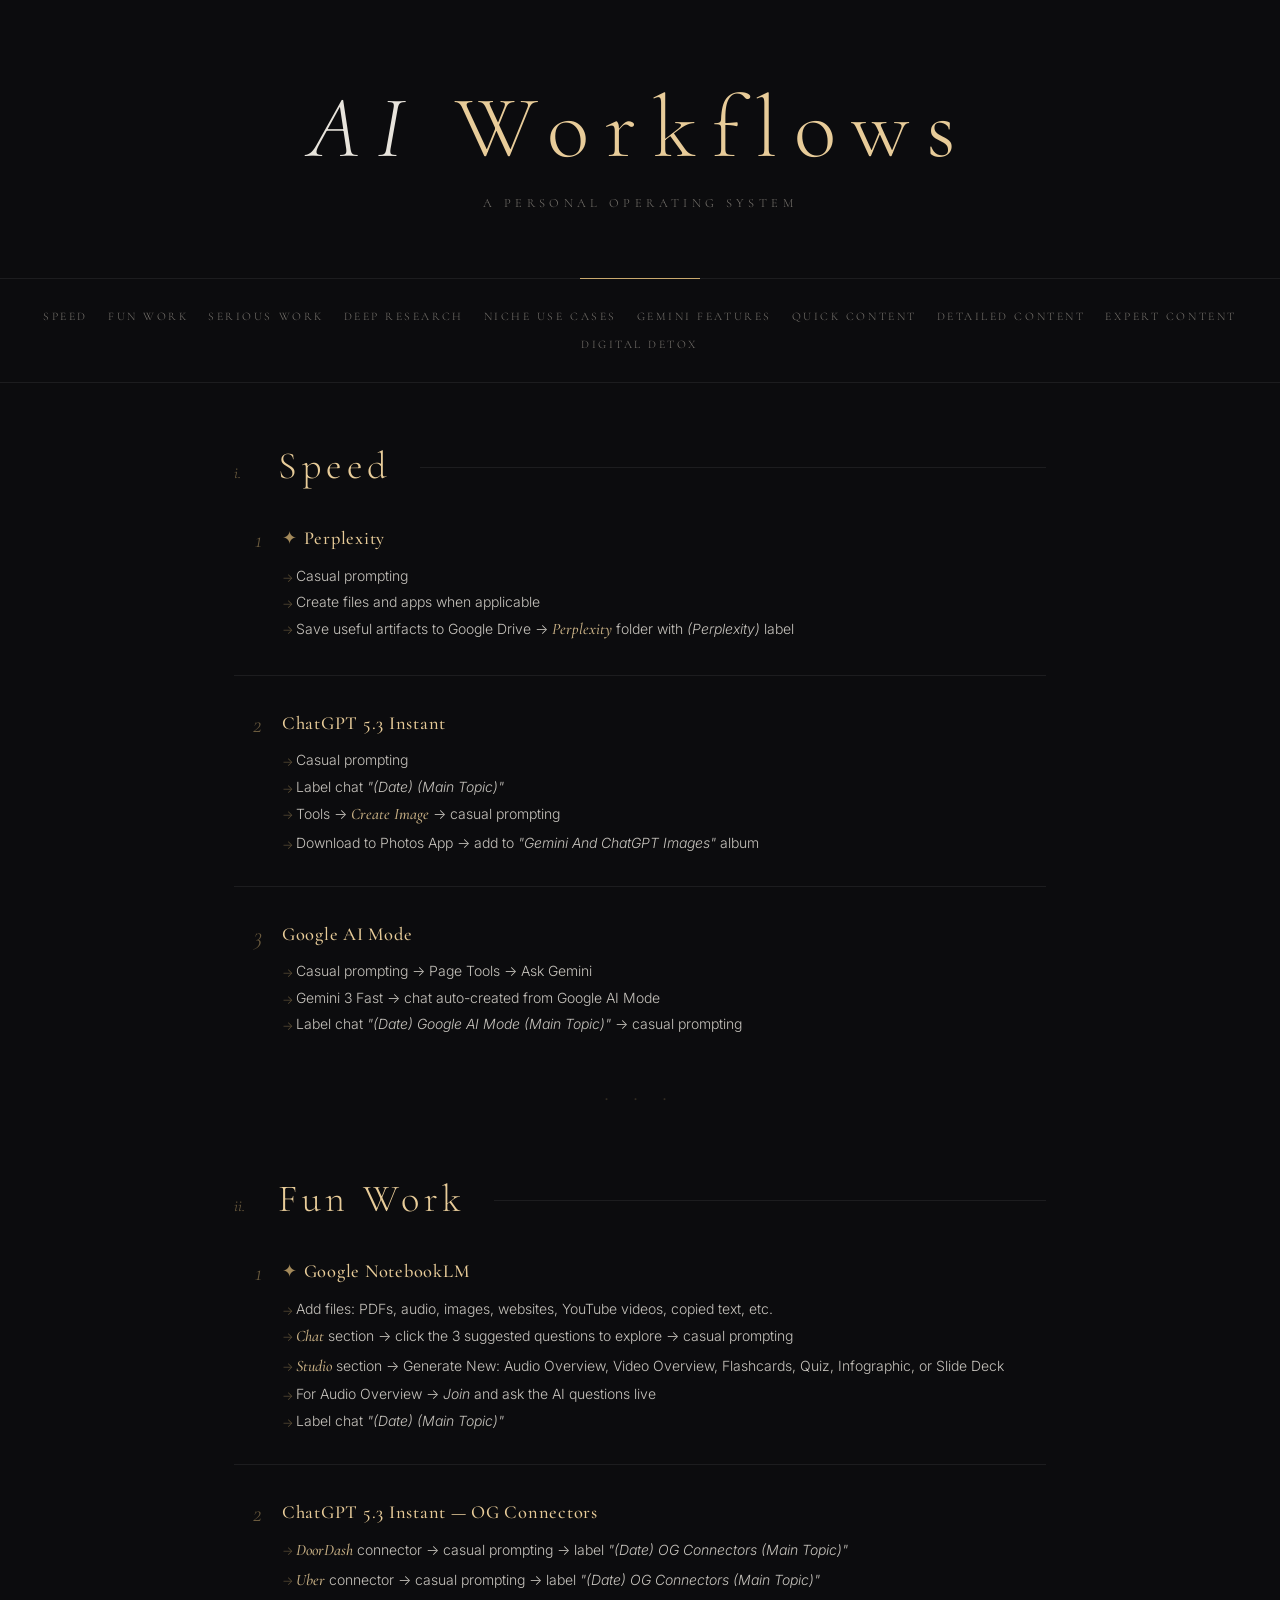
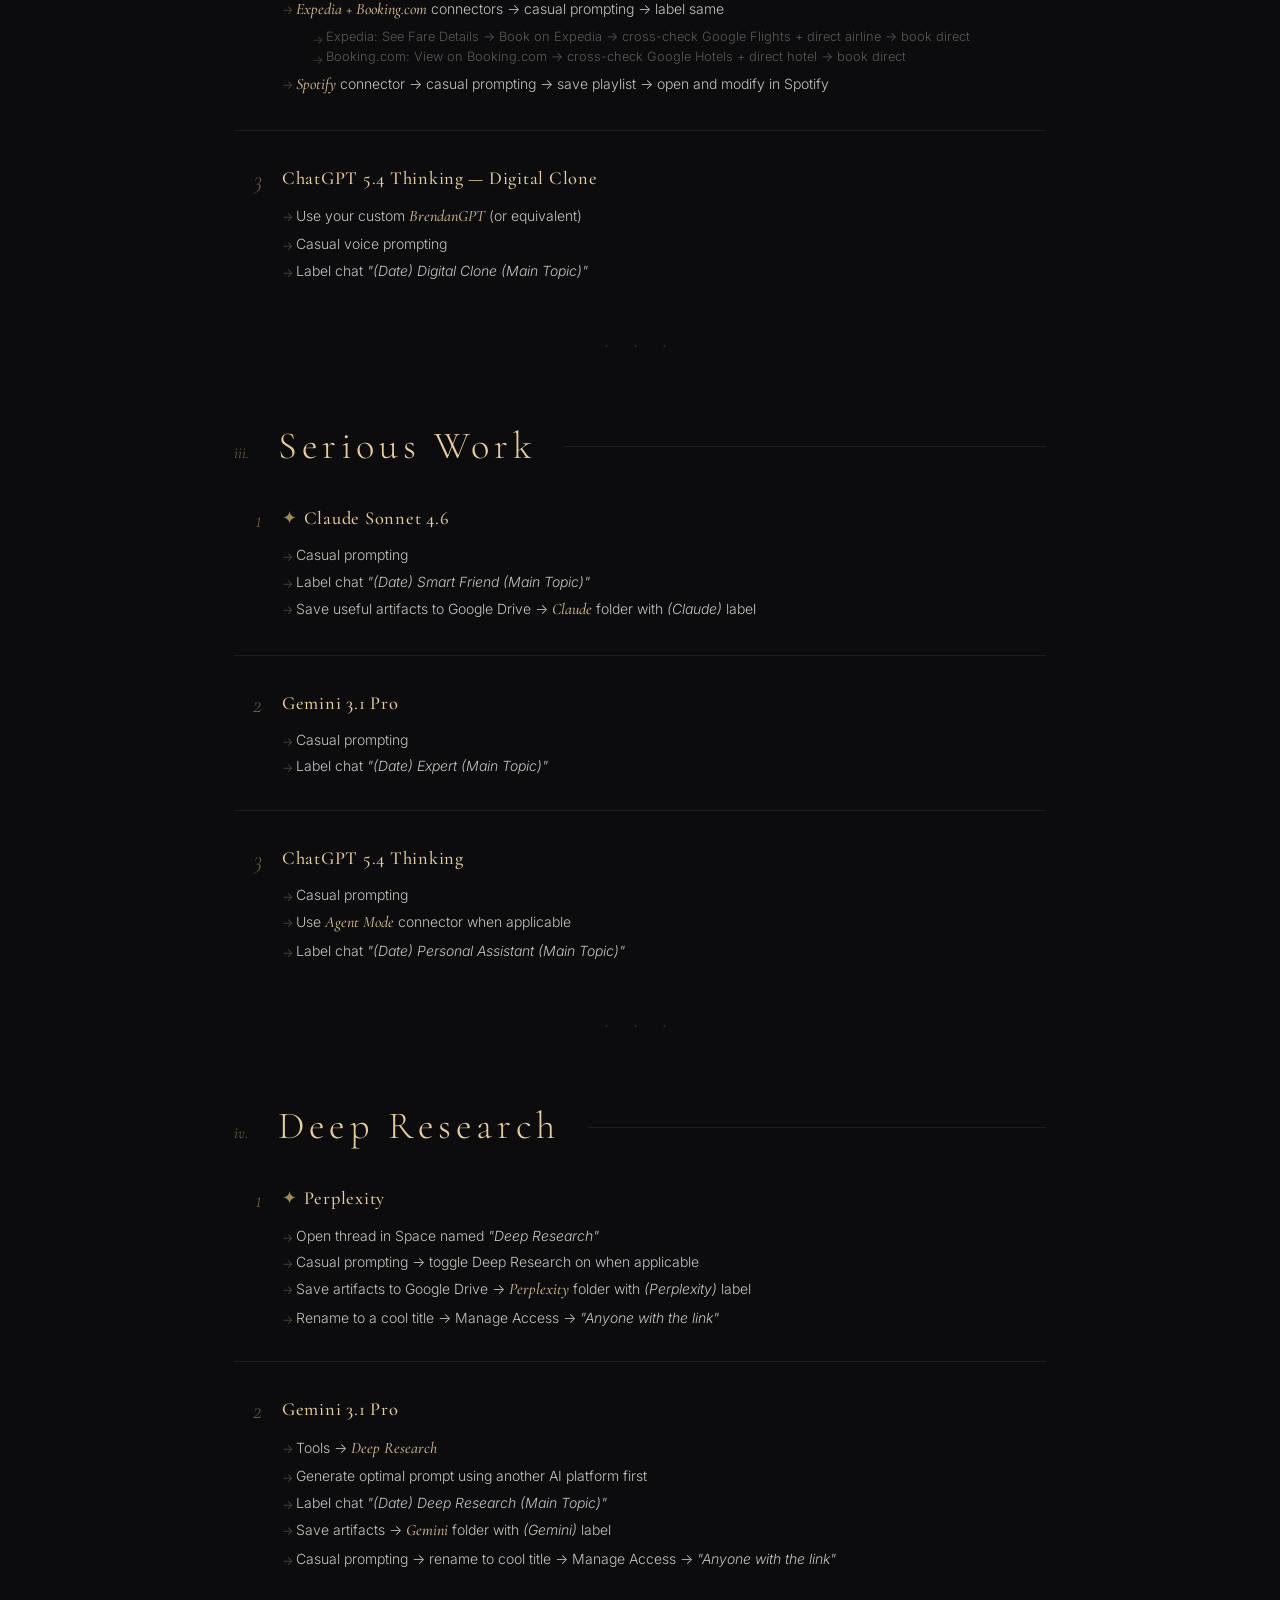
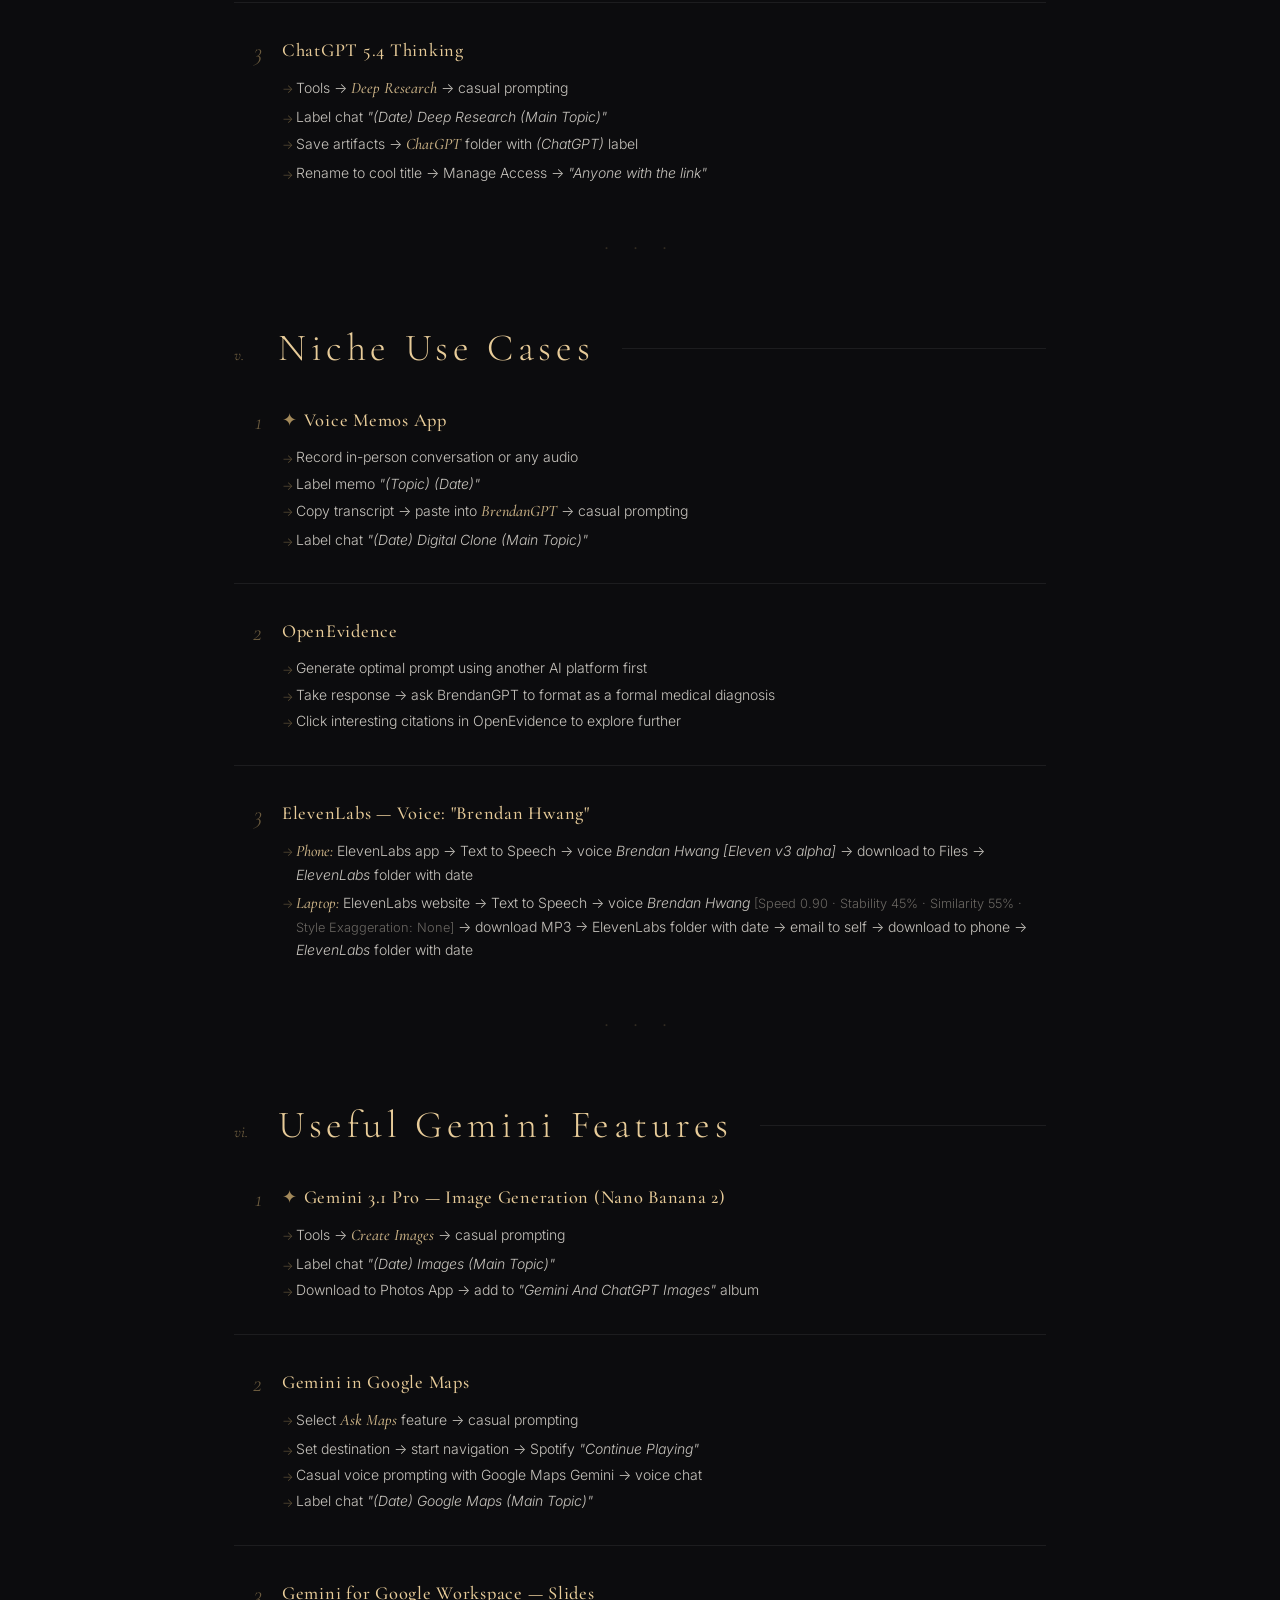
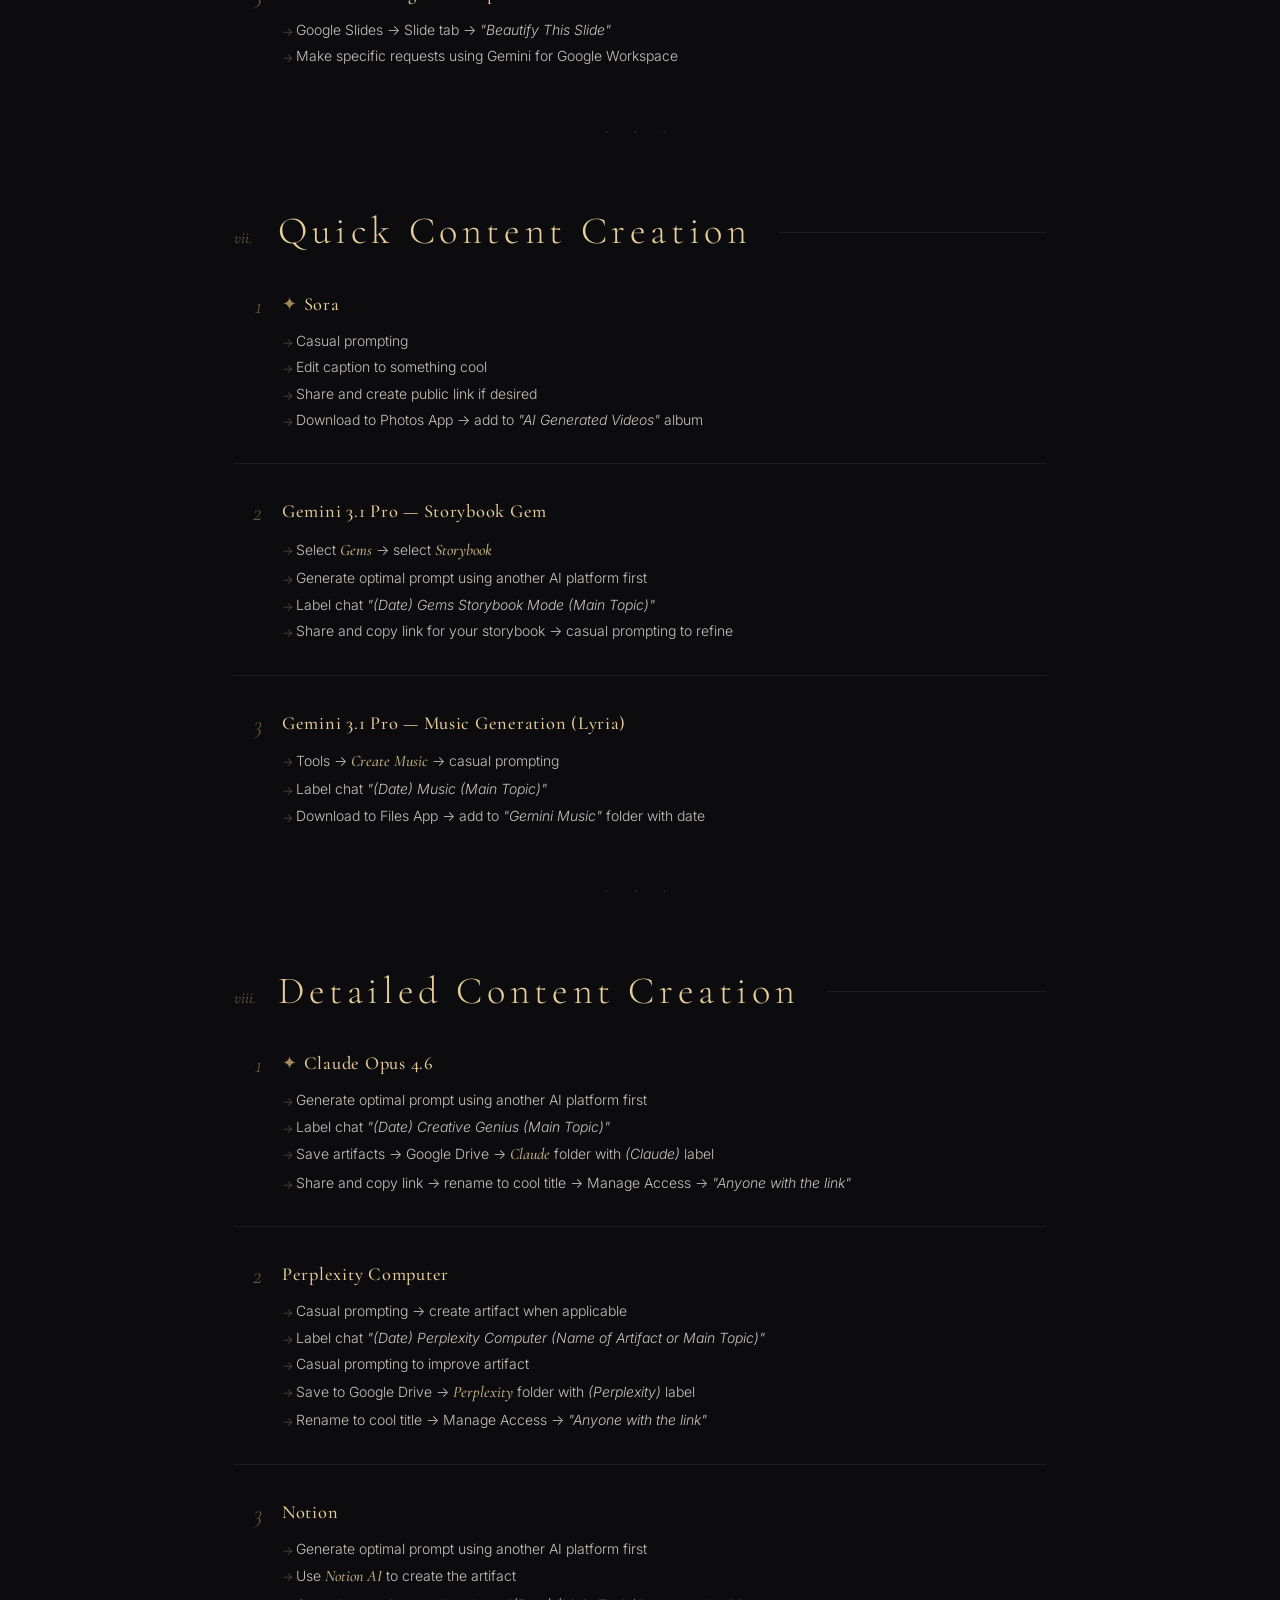
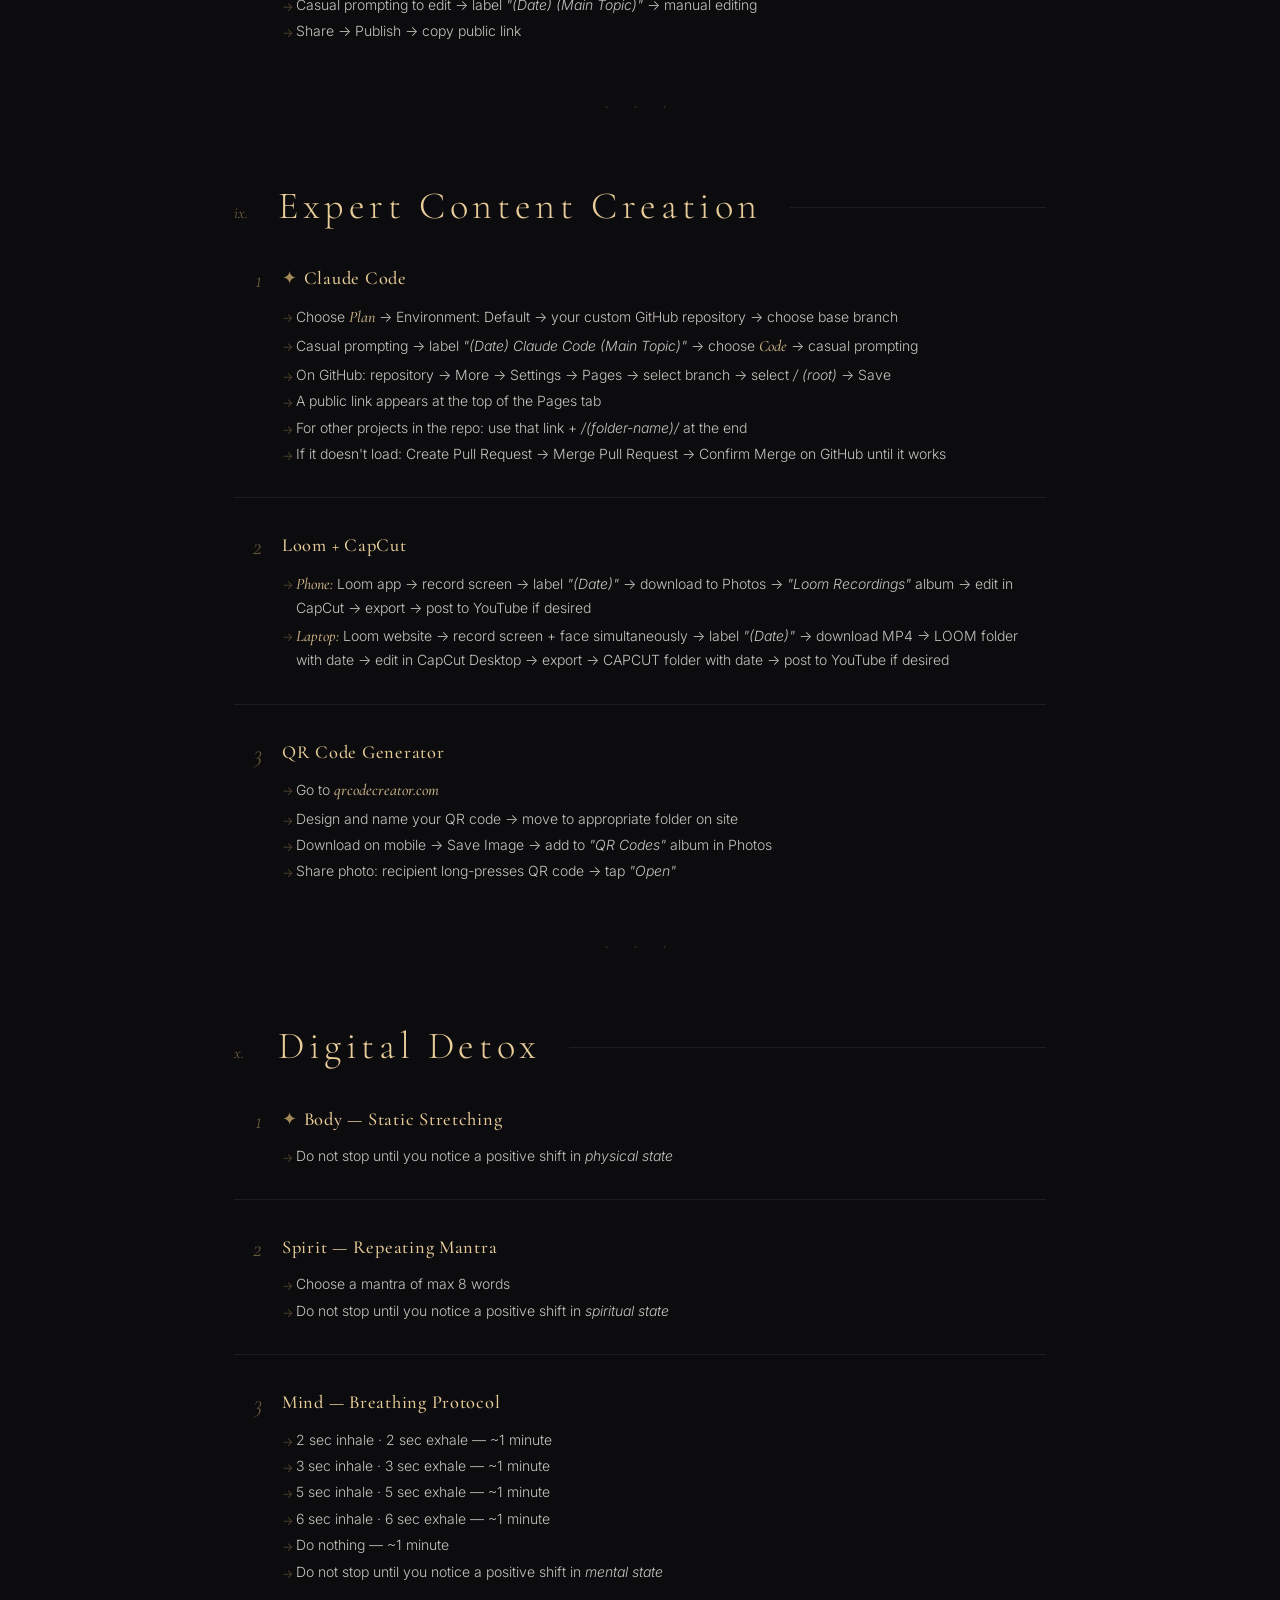
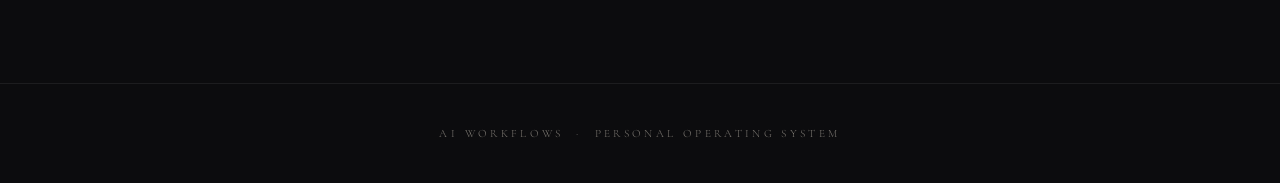
==== commit 73d6240c: "Revise AI Workflows page with beautiful calligraphy typography and streamlined content - Replace fon" ====
--- a/ai-workflows-guide/index.html
+++ b/ai-workflows-guide/index.html
@@ -3,21 +3,21 @@
 <head>
   <meta charset="UTF-8" />
   <meta name="viewport" content="width=device-width, initial-scale=1.0" />
-  <title>AI Workflows Guide</title>
+  <title>AI Workflows</title>
+  <link rel="preconnect" href="https://fonts.googleapis.com" />
+  <link rel="preconnect" href="https://fonts.gstatic.com" crossorigin />
+  <link href="https://fonts.googleapis.com/css2?family=Cormorant+Garamond:ital,wght@0,300;0,400;0,500;0,600;1,300;1,400&family=Cormorant+SC:wght@300;400;500&family=Inter:wght@300;400;500&display=swap" rel="stylesheet" />
   <style>
     :root {
-      --bg: #0f1117;
-      --surface: #1a1d27;
-      --surface2: #22263a;
-      --border: #2e3350;
-      --accent: #6c63ff;
-      --accent2: #ff6584;
-      --accent3: #43e97b;
-      --accent4: #f7971e;
-      --accent5: #38f9d7;
-      --text: #e8eaf6;
-      --muted: #8892b0;
-      --white: #ffffff;
+      --bg: #0c0c0e;
+      --surface: #13131a;
+      --border: rgba(255,255,255,0.07);
+      --gold: #c9a96e;
+      --gold-light: #e8cc99;
+      --gold-dim: rgba(201,169,110,0.15);
+      --text: #e8e4dc;
+      --muted: #7a7670;
+      --step-arrow: #c9a96e;
     }
 
     * { box-sizing: border-box; margin: 0; padding: 0; }
@@ -25,1176 +25,729 @@
     body {
       background: var(--bg);
       color: var(--text);
-      font-family: 'Segoe UI', system-ui, -apple-system, sans-serif;
-      line-height: 1.6;
-    }
-
-    /* Hero */
-    .hero {
-      background: linear-gradient(135deg, #1a1d27 0%, #0f1117 50%, #1a1d27 100%);
+      font-family: 'Inter', sans-serif;
+      font-weight: 300;
+      line-height: 1.7;
+      min-height: 100vh;
+    }
+
+    /* ── HEADER ── */
+    header {
+      text-align: center;
+      padding: 80px 24px 64px;
       border-bottom: 1px solid var(--border);
-      padding: 60px 24px 48px;
-      text-align: center;
       position: relative;
-      overflow: hidden;
-    }
-    .hero::before {
+    }
+    header::after {
       content: '';
       position: absolute;
-      top: -80px; left: 50%; transform: translateX(-50%);
-      width: 600px; height: 300px;
-      background: radial-gradient(ellipse, rgba(108,99,255,0.15) 0%, transparent 70%);
-      pointer-events: none;
-    }
-    .hero-badge {
-      display: inline-block;
-      background: rgba(108,99,255,0.15);
-      border: 1px solid rgba(108,99,255,0.4);
-      color: #a79fff;
-      font-size: 12px;
-      font-weight: 600;
-      letter-spacing: 0.12em;
-      text-transform: uppercase;
-      padding: 5px 14px;
-      border-radius: 20px;
-      margin-bottom: 20px;
-    }
-    .hero h1 {
-      font-size: clamp(2rem, 5vw, 3.2rem);
-      font-weight: 800;
-      letter-spacing: -0.02em;
-      margin-bottom: 16px;
-      background: linear-gradient(90deg, #fff 0%, #a79fff 60%, #6c63ff 100%);
-      -webkit-background-clip: text;
-      -webkit-text-fill-color: transparent;
-      background-clip: text;
-    }
-    .hero p {
-      color: var(--muted);
-      font-size: 1.1rem;
-      max-width: 560px;
-      margin: 0 auto 32px;
-    }
-    .hero-stats {
-      display: flex;
-      gap: 32px;
-      justify-content: center;
-      flex-wrap: wrap;
-    }
-    .stat {
-      text-align: center;
-    }
-    .stat-num {
-      font-size: 1.8rem;
-      font-weight: 700;
-      color: var(--white);
-    }
-    .stat-label {
+      bottom: -1px; left: 50%; transform: translateX(-50%);
+      width: 120px; height: 1px;
+      background: var(--gold);
+    }
+    .site-title {
+      font-family: 'Cormorant Garamond', serif;
+      font-size: clamp(3rem, 8vw, 5.5rem);
+      font-weight: 300;
+      letter-spacing: 0.18em;
+      color: var(--gold-light);
+      line-height: 1.1;
+    }
+    .site-title em {
+      font-style: italic;
+      font-weight: 300;
+      color: var(--text);
+    }
+    .site-subtitle {
+      margin-top: 16px;
+      font-family: 'Cormorant SC', serif;
       font-size: 0.78rem;
+      letter-spacing: 0.35em;
       color: var(--muted);
       text-transform: uppercase;
-      letter-spacing: 0.08em;
-    }
-
-    /* Nav */
-    .nav {
-      position: sticky;
-      top: 0;
-      z-index: 100;
-      background: rgba(15,17,23,0.92);
-      backdrop-filter: blur(12px);
+    }
+
+    /* ── NAV ── */
+    nav {
+      display: flex;
+      flex-wrap: wrap;
+      justify-content: center;
+      gap: 8px 20px;
+      padding: 28px 24px;
       border-bottom: 1px solid var(--border);
-      padding: 0 24px;
+    }
+    nav a {
+      font-family: 'Cormorant SC', serif;
+      font-size: 0.72rem;
+      letter-spacing: 0.22em;
+      color: var(--muted);
+      text-decoration: none;
+      text-transform: uppercase;
+      transition: color 0.2s;
+    }
+    nav a:hover { color: var(--gold); }
+
+    /* ── MAIN ── */
+    main {
+      max-width: 860px;
+      margin: 0 auto;
+      padding: 0 24px 100px;
+    }
+
+    /* ── SECTION ── */
+    .workflow-section {
+      padding: 64px 0 0;
+    }
+    .section-header {
       display: flex;
-      gap: 4px;
-      overflow-x: auto;
-      scrollbar-width: none;
-    }
-    .nav::-webkit-scrollbar { display: none; }
-    .nav-item {
-      flex-shrink: 0;
-      padding: 14px 16px;
-      font-size: 0.82rem;
-      font-weight: 600;
-      color: var(--muted);
-      cursor: pointer;
-      border-bottom: 2px solid transparent;
-      transition: all 0.2s;
-      text-decoration: none;
-      white-space: nowrap;
-    }
-    .nav-item:hover { color: var(--white); }
-    .nav-item.active { color: var(--white); border-bottom-color: var(--accent); }
-
-    /* Main layout */
-    .container {
-      max-width: 1100px;
-      margin: 0 auto;
-      padding: 40px 24px 80px;
-    }
-
-    /* Section */
-    .section {
-      display: none;
-    }
-    .section.active {
-      display: block;
-    }
-
-    /* Section header */
-    .section-header {
+      align-items: baseline;
+      gap: 20px;
+      margin-bottom: 36px;
+    }
+    .section-num {
+      font-family: 'Cormorant Garamond', serif;
+      font-size: 1rem;
+      font-style: italic;
+      color: var(--gold);
+      opacity: 0.6;
+      min-width: 24px;
+    }
+    .section-title {
+      font-family: 'Cormorant Garamond', serif;
+      font-size: clamp(1.6rem, 4vw, 2.4rem);
+      font-weight: 300;
+      letter-spacing: 0.12em;
+      color: var(--gold-light);
+      line-height: 1;
+    }
+    .section-line {
+      flex: 1;
+      height: 1px;
+      background: var(--border);
+      margin-left: 8px;
+      align-self: center;
+    }
+
+    /* ── WORKFLOW ITEM ── */
+    .workflow-item {
+      display: grid;
+      grid-template-columns: 28px 1fr;
+      gap: 0 20px;
       margin-bottom: 32px;
-    }
-    .section-tag {
-      display: inline-flex;
-      align-items: center;
-      gap: 8px;
-      font-size: 11px;
-      font-weight: 700;
-      letter-spacing: 0.12em;
-      text-transform: uppercase;
-      padding: 4px 12px;
-      border-radius: 4px;
-      margin-bottom: 12px;
-    }
-    .section-title {
-      font-size: clamp(1.5rem, 3vw, 2rem);
-      font-weight: 700;
-      margin-bottom: 8px;
-    }
-    .section-desc {
-      color: var(--muted);
-      font-size: 0.95rem;
-      max-width: 640px;
-    }
-
-    /* Workflow cards */
-    .workflow-grid {
-      display: grid;
-      grid-template-columns: repeat(auto-fill, minmax(320px, 1fr));
-      gap: 20px;
-      margin-bottom: 32px;
-    }
-    .workflow-card {
-      background: var(--surface);
-      border: 1px solid var(--border);
-      border-radius: 12px;
-      padding: 24px;
-      transition: border-color 0.2s, transform 0.2s;
-    }
-    .workflow-card:hover {
-      border-color: var(--accent);
-      transform: translateY(-2px);
-    }
-    .card-header {
-      display: flex;
-      align-items: flex-start;
-      gap: 14px;
-      margin-bottom: 16px;
-    }
-    .card-icon {
-      width: 44px;
-      height: 44px;
-      border-radius: 10px;
-      display: flex;
-      align-items: center;
-      justify-content: center;
-      font-size: 20px;
-      flex-shrink: 0;
-    }
-    .card-name {
-      font-weight: 700;
-      font-size: 1rem;
-      margin-bottom: 3px;
-    }
-    .card-subtitle {
-      font-size: 0.78rem;
-      color: var(--muted);
-    }
-
-    /* Flow steps */
-    .flow {
+      padding-bottom: 32px;
+      border-bottom: 1px solid var(--border);
+    }
+    .workflow-item:last-child {
+      border-bottom: none;
+      padding-bottom: 0;
+      margin-bottom: 0;
+    }
+    .item-num {
+      font-family: 'Cormorant Garamond', serif;
+      font-size: 1.5rem;
+      font-style: italic;
+      color: var(--gold);
+      opacity: 0.5;
+      line-height: 1.4;
+      text-align: right;
+    }
+    .item-body {}
+
+    /* primary tool name */
+    .tool-name {
+      font-family: 'Cormorant Garamond', serif;
+      font-size: 1.15rem;
+      font-weight: 500;
+      color: var(--gold-light);
+      letter-spacing: 0.04em;
+      margin-bottom: 10px;
+    }
+    .tool-name .star {
+      color: var(--gold);
+      margin-right: 6px;
+      opacity: 0.8;
+    }
+
+    /* steps list */
+    .steps {
+      list-style: none;
       display: flex;
       flex-direction: column;
-      gap: 0;
-    }
-    .flow-step {
-      display: flex;
-      align-items: flex-start;
-      gap: 12px;
-      padding: 8px 0;
+      gap: 4px;
+    }
+    .steps li {
+      font-size: 0.875rem;
+      font-weight: 300;
+      color: var(--text);
+      opacity: 0.85;
+      line-height: 1.6;
+      padding-left: 14px;
       position: relative;
     }
-    .flow-step:not(:last-child)::after {
-      content: '';
+    .steps li::before {
+      content: '→';
       position: absolute;
-      left: 11px;
-      top: 28px;
-      width: 2px;
-      height: calc(100% - 8px);
-      background: var(--border);
-    }
-    .step-dot {
-      width: 22px;
-      height: 22px;
-      border-radius: 50%;
-      border: 2px solid;
-      display: flex;
-      align-items: center;
-      justify-content: center;
-      font-size: 9px;
-      font-weight: 700;
-      flex-shrink: 0;
-      margin-top: 2px;
-      background: var(--surface);
-      z-index: 1;
-    }
-    .step-text {
-      font-size: 0.85rem;
-      color: var(--text);
-      padding-top: 2px;
-    }
-    .step-text strong {
-      color: var(--white);
-    }
-    .tip {
-      background: rgba(108,99,255,0.08);
-      border: 1px solid rgba(108,99,255,0.2);
-      border-radius: 8px;
-      padding: 10px 14px;
-      font-size: 0.82rem;
-      color: #a79fff;
-      margin-top: 14px;
-    }
-    .tip::before { content: '💡 '; }
-
-    /* Colors per category */
-    .color-speed    { --c: #38f9d7; }
-    .color-serious  { --c: #6c63ff; }
-    .color-fun      { --c: #ff6584; }
-    .color-niche    { --c: #f7971e; }
-    .color-tools    { --c: #43e97b; }
-    .color-content  { --c: #a29bfe; }
-    .color-detox    { --c: #fd79a8; }
-
-    .workflow-card.color-speed    { border-top: 3px solid #38f9d7; }
-    .workflow-card.color-serious  { border-top: 3px solid #6c63ff; }
-    .workflow-card.color-fun      { border-top: 3px solid #ff6584; }
-    .workflow-card.color-niche    { border-top: 3px solid #f7971e; }
-    .workflow-card.color-tools    { border-top: 3px solid #43e97b; }
-    .workflow-card.color-content  { border-top: 3px solid #a29bfe; }
-    .workflow-card.color-detox    { border-top: 3px solid #fd79a8; }
-
-    .tag-speed    { background: rgba(56,249,215,0.12);  color: #38f9d7; }
-    .tag-serious  { background: rgba(108,99,255,0.12);  color: #a79fff; }
-    .tag-fun      { background: rgba(255,101,132,0.12); color: #ff6584; }
-    .tag-niche    { background: rgba(247,151,30,0.12);  color: #f7971e; }
-    .tag-tools    { background: rgba(67,233,123,0.12);  color: #43e97b; }
-    .tag-content  { background: rgba(162,155,254,0.12); color: #a29bfe; }
-    .tag-detox    { background: rgba(253,121,168,0.12); color: #fd79a8; }
-
-    .dot-speed   { border-color: #38f9d7; color: #38f9d7; }
-    .dot-serious { border-color: #6c63ff; color: #a79fff; }
-    .dot-fun     { border-color: #ff6584; color: #ff6584; }
-    .dot-niche   { border-color: #f7971e; color: #f7971e; }
-    .dot-tools   { border-color: #43e97b; color: #43e97b; }
-    .dot-content { border-color: #a29bfe; color: #a29bfe; }
-    .dot-detox   { border-color: #fd79a8; color: #fd79a8; }
-
-    .icon-bg-speed   { background: rgba(56,249,215,0.12); }
-    .icon-bg-serious { background: rgba(108,99,255,0.12); }
-    .icon-bg-fun     { background: rgba(255,101,132,0.12); }
-    .icon-bg-niche   { background: rgba(247,151,30,0.12); }
-    .icon-bg-tools   { background: rgba(67,233,123,0.12); }
-    .icon-bg-content { background: rgba(162,155,254,0.12); }
-    .icon-bg-detox   { background: rgba(253,121,168,0.12); }
-
-    /* Naming convention box */
-    .naming-box {
-      background: var(--surface);
-      border: 1px solid var(--border);
-      border-radius: 12px;
-      padding: 24px;
-      margin-bottom: 24px;
-    }
-    .naming-box h3 {
-      font-size: 0.85rem;
-      font-weight: 700;
+      left: 0;
+      color: var(--gold);
+      opacity: 0.5;
+      font-size: 0.75rem;
+      top: 3px;
+    }
+    .steps li strong {
+      font-weight: 500;
+      color: var(--gold-light);
+      font-style: italic;
+      font-family: 'Cormorant Garamond', serif;
+      font-size: 1rem;
+    }
+    .steps li .note {
+      color: var(--muted);
+      font-size: 0.8rem;
+    }
+
+    /* ── DIVIDER ── */
+    .section-divider {
+      text-align: center;
+      padding: 48px 0 0;
+      color: var(--gold);
+      opacity: 0.2;
+      font-size: 1.2rem;
+      letter-spacing: 0.5em;
+    }
+
+    /* ── FOOTER ── */
+    footer {
+      text-align: center;
+      padding: 40px 24px;
+      border-top: 1px solid var(--border);
+      font-family: 'Cormorant SC', serif;
+      font-size: 0.7rem;
+      letter-spacing: 0.3em;
+      color: var(--muted);
       text-transform: uppercase;
-      letter-spacing: 0.1em;
-      color: var(--muted);
-      margin-bottom: 14px;
-    }
-    .naming-example {
-      display: flex;
-      align-items: center;
-      gap: 10px;
-      flex-wrap: wrap;
-      margin-bottom: 8px;
-    }
-    .name-part {
-      padding: 4px 10px;
-      border-radius: 6px;
-      font-size: 0.82rem;
-      font-weight: 600;
-    }
-    .np-date   { background: rgba(56,249,215,0.12);  color: #38f9d7; }
-    .np-role   { background: rgba(108,99,255,0.12);  color: #a79fff; }
-    .np-topic  { background: rgba(247,151,30,0.12);  color: #f7971e; }
-    .np-plus   { color: var(--muted); font-size: 1.1rem; }
-
-    /* Drive box */
-    .drive-box {
-      background: var(--surface2);
-      border: 1px solid var(--border);
-      border-radius: 10px;
-      padding: 16px 20px;
-      display: flex;
-      gap: 16px;
-      align-items: flex-start;
-      margin-top: 16px;
-      font-size: 0.85rem;
-    }
-    .drive-box .icon { font-size: 1.5rem; flex-shrink: 0; }
-    .drive-box strong { display: block; margin-bottom: 4px; }
-    .drive-box p { color: var(--muted); margin: 0; }
-
-    /* Principles */
-    .principles {
-      display: grid;
-      grid-template-columns: repeat(auto-fill, minmax(240px, 1fr));
-      gap: 16px;
-      margin-top: 16px;
-    }
-    .principle {
-      background: var(--surface);
-      border: 1px solid var(--border);
-      border-radius: 10px;
-      padding: 18px;
-    }
-    .principle-icon { font-size: 1.6rem; margin-bottom: 10px; }
-    .principle h4 { font-size: 0.9rem; font-weight: 700; margin-bottom: 6px; }
-    .principle p { font-size: 0.82rem; color: var(--muted); }
-
-    /* Overview table */
-    .overview-table {
-      width: 100%;
-      border-collapse: collapse;
-      font-size: 0.85rem;
-      margin-top: 8px;
-    }
-    .overview-table th {
-      text-align: left;
-      padding: 10px 14px;
-      background: var(--surface2);
-      color: var(--muted);
-      font-size: 0.75rem;
-      font-weight: 700;
-      text-transform: uppercase;
-      letter-spacing: 0.08em;
-      border-bottom: 1px solid var(--border);
-    }
-    .overview-table td {
-      padding: 12px 14px;
-      border-bottom: 1px solid var(--border);
-      vertical-align: middle;
-    }
-    .overview-table tr:hover td { background: var(--surface); }
-    .overview-table tr:last-child td { border-bottom: none; }
-    .badge {
-      display: inline-block;
-      padding: 2px 9px;
-      border-radius: 4px;
-      font-size: 0.73rem;
-      font-weight: 600;
-    }
-
-    /* Callout */
-    .callout {
-      background: var(--surface2);
-      border-left: 3px solid var(--accent);
-      border-radius: 0 8px 8px 0;
-      padding: 14px 18px;
-      font-size: 0.88rem;
-      margin: 20px 0;
-      color: var(--text);
-    }
-    .callout strong { color: var(--white); }
-
-    /* Responsive */
-    @media (max-width: 600px) {
-      .workflow-grid { grid-template-columns: 1fr; }
-      .hero-stats { gap: 20px; }
-      .nav-item { padding: 12px 10px; font-size: 0.75rem; }
+    }
+
+    @media (max-width: 560px) {
+      .workflow-item { grid-template-columns: 20px 1fr; gap: 0 12px; }
     }
   </style>
 </head>
 <body>
 
-<!-- HERO -->
-<section class="hero">
-  <div class="hero-badge">Student AI Guide</div>
-  <h1>Master Your AI Workflows</h1>
-  <p>A practical guide to using the right AI tool for the right task — from quick lookups to deep research and content creation.</p>
-  <div class="hero-stats">
-    <div class="stat"><div class="stat-num">7</div><div class="stat-label">Categories</div></div>
-    <div class="stat"><div class="stat-num">20+</div><div class="stat-label">Workflows</div></div>
-    <div class="stat"><div class="stat-num">10+</div><div class="stat-label">AI Tools</div></div>
-    <div class="stat"><div class="stat-num">∞</div><div class="stat-label">Possibilities</div></div>
-  </div>
-</section>
-
-<!-- NAV -->
-<nav class="nav">
-  <a class="nav-item active" onclick="showSection('overview', this)">Overview</a>
-  <a class="nav-item" onclick="showSection('speed', this)">⚡ Speed</a>
-  <a class="nav-item" onclick="showSection('serious', this)">🧠 Serious Work</a>
-  <a class="nav-item" onclick="showSection('fun', this)">🎉 Fun Work</a>
-  <a class="nav-item" onclick="showSection('niche', this)">🔬 Niche Use Cases</a>
-  <a class="nav-item" onclick="showSection('tools', this)">🛠 Tools</a>
-  <a class="nav-item" onclick="showSection('content', this)">🎨 Content Creation</a>
-  <a class="nav-item" onclick="showSection('detox', this)">🌿 Digital Detox</a>
+<header>
+  <h1 class="site-title"><em>AI</em> Workflows</h1>
+  <p class="site-subtitle">A Personal Operating System</p>
+</header>
+
+<nav>
+  <a href="#speed">Speed</a>
+  <a href="#fun">Fun Work</a>
+  <a href="#serious">Serious Work</a>
+  <a href="#deep">Deep Research</a>
+  <a href="#niche">Niche Use Cases</a>
+  <a href="#gemini">Gemini Features</a>
+  <a href="#quick">Quick Content</a>
+  <a href="#detailed">Detailed Content</a>
+  <a href="#expert">Expert Content</a>
+  <a href="#detox">Digital Detox</a>
 </nav>
 
-<div class="container">
-
-  <!-- OVERVIEW -->
-  <section id="overview" class="section active">
-    <div class="section-header">
-      <div class="section-tag tag-serious">Getting Started</div>
-      <h2 class="section-title">How AI Workflows Work</h2>
-      <p class="section-desc">Each workflow is a repeatable system: choose the right tool, use the right prompting style, label your chats consistently, and save the outputs that matter.</p>
-    </div>
-
-    <div class="principles">
-      <div class="principle">
-        <div class="principle-icon">🎯</div>
-        <h4>Right Tool for the Job</h4>
-        <p>Different AI models excel at different things. Match the task to the tool — speed, depth, creativity, or fun.</p>
-      </div>
-      <div class="principle">
-        <div class="principle-icon">🏷️</div>
-        <h4>Label Everything</h4>
-        <p>Use the format <strong>(Date) (Role) (Topic)</strong> for every chat so you can find it again later.</p>
-      </div>
-      <div class="principle">
-        <div class="principle-icon">💾</div>
-        <h4>Save What Matters</h4>
-        <p>Move useful outputs to Google Drive with labeled folders per AI tool. Public links let you share work instantly.</p>
-      </div>
-      <div class="principle">
-        <div class="principle-icon">🔁</div>
-        <h4>Casual Prompting</h4>
-        <p>You don't need perfect prompts for most tasks. Talk to AI like a smart friend — be direct and conversational.</p>
-      </div>
-      <div class="principle">
-        <div class="principle-icon">⬆️</div>
-        <h4>Prompt Stacking</h4>
-        <p>For complex work, use one AI to generate an optimized prompt, then feed it to a more powerful model.</p>
-      </div>
-      <div class="principle">
-        <div class="principle-icon">🧘</div>
-        <h4>Balance Screen Time</h4>
-        <p>Build in regular Digital Detox breaks to reset mentally, spiritually, and physically.</p>
-      </div>
-    </div>
-
-    <div style="margin-top:32px;">
-      <h3 style="font-size:0.85rem;font-weight:700;text-transform:uppercase;letter-spacing:0.1em;color:var(--muted);margin-bottom:16px;">Chat Naming Convention</h3>
-      <div class="naming-box">
-        <h3>Standard Format</h3>
-        <div class="naming-example">
-          <span class="name-part np-date">2026-03-13</span>
-          <span class="np-plus">+</span>
-          <span class="name-part np-role">Smart Friend</span>
-          <span class="np-plus">+</span>
-          <span class="name-part np-topic">Biology Study Guide</span>
-        </div>
-        <p style="font-size:0.82rem;color:var(--muted);margin-top:8px;">Each part tells you <em>when</em> you made it, <em>which AI persona</em> you used, and <em>what it was about</em>. Makes searching your history effortless.</p>
-      </div>
-      <div class="naming-box" style="margin-top:16px;">
-        <h3>Role Labels by Model</h3>
-        <div style="display:grid;grid-template-columns:repeat(auto-fill,minmax(200px,1fr));gap:10px;font-size:0.83rem;">
-          <div><span style="color:#a79fff;font-weight:600;">Smart Friend</span> — Claude Sonnet 4.6</div>
-          <div><span style="color:#a79fff;font-weight:600;">Creative Genius</span> — Claude Opus 4.6</div>
-          <div><span style="color:#a79fff;font-weight:600;">Claude Code</span> — Claude Code</div>
-          <div><span style="color:#f7971e;font-weight:600;">Personal Assistant</span> — ChatGPT 5.4 Thinking</div>
-          <div><span style="color:#f7971e;font-weight:600;">Digital Clone</span> — BrendanGPT</div>
-          <div><span style="color:#f7971e;font-weight:600;">OG Connectors</span> — ChatGPT + Connectors</div>
-          <div><span style="color:#43e97b;font-weight:600;">Expert</span> — Gemini 3.1 Pro</div>
-          <div><span style="color:#43e97b;font-weight:600;">Deep Research</span> — Gemini Deep Research</div>
-          <div><span style="color:#43e97b;font-weight:600;">Chrome</span> — Gemini in Chrome</div>
-          <div><span style="color:#43e97b;font-weight:600;">Google Maps</span> — Google Maps Gemini</div>
-          <div><span style="color:#43e97b;font-weight:600;">Gems Brainstormer</span> — Gemini Gems</div>
-          <div><span style="color:#43e97b;font-weight:600;">Gems Storybook</span> — Gemini Gems</div>
-        </div>
-      </div>
-    </div>
-
-    <div style="margin-top:32px;">
-      <h3 style="font-size:0.85rem;font-weight:700;text-transform:uppercase;letter-spacing:0.1em;color:var(--muted);margin-bottom:16px;">Quick Reference — All Workflows</h3>
-      <div style="overflow-x:auto;border-radius:10px;border:1px solid var(--border);">
-        <table class="overview-table">
-          <thead>
-            <tr>
-              <th>Category</th>
-              <th>Tool</th>
-              <th>Best For</th>
-              <th>Label</th>
-            </tr>
-          </thead>
-          <tbody>
-            <tr><td><span class="badge tag-speed">Speed</span></td><td>Perplexity</td><td>Quick research with citations</td><td>(Date) Perplexity (Topic)</td></tr>
-            <tr><td><span class="badge tag-speed">Speed</span></td><td>ChatGPT Auto</td><td>Fast casual Q&amp;A</td><td>(Date) (Topic)</td></tr>
-            <tr><td><span class="badge tag-speed">Speed</span></td><td>Google AI Mode</td><td>Search + AI hybrid</td><td>(Date) Google AI Mode (Topic)</td></tr>
-            <tr><td><span class="badge tag-serious">Serious</span></td><td>Claude Sonnet 4.6</td><td>Smart analysis, writing, coding</td><td>(Date) Smart Friend (Topic)</td></tr>
-            <tr><td><span class="badge tag-serious">Serious</span></td><td>ChatGPT 5.4 Thinking</td><td>Agent tasks, deep research</td><td>(Date) Personal Assistant (Topic)</td></tr>
-            <tr><td><span class="badge tag-serious">Serious</span></td><td>Gemini 3.1 Pro</td><td>Expert-level responses</td><td>(Date) Expert (Topic)</td></tr>
-            <tr><td><span class="badge tag-fun">Fun</span></td><td>BrendanGPT</td><td>Custom AI personality / voice</td><td>(Date) Digital Clone (Topic)</td></tr>
-            <tr><td><span class="badge tag-fun">Fun</span></td><td>ChatGPT + Connectors</td><td>DoorDash, Uber, Expedia, Spotify</td><td>(Date) OG Connectors (Topic)</td></tr>
-            <tr><td><span class="badge tag-fun">Fun</span></td><td>Gemini Gems Brainstormer</td><td>Idea generation sessions</td><td>(Date) Gems Brainstormer (Topic)</td></tr>
-            <tr><td><span class="badge tag-niche">Niche</span></td><td>Voice Memos + BrendanGPT</td><td>Transcribe &amp; analyze conversations</td><td>(Topic) (Date)</td></tr>
-            <tr><td><span class="badge tag-niche">Niche</span></td><td>OpenEvidence</td><td>Medical research with citations</td><td>—</td></tr>
-            <tr><td><span class="badge tag-niche">Niche</span></td><td>ElevenLabs</td><td>Custom voice text-to-speech</td><td>(Date) in ElevenLabs folder</td></tr>
-            <tr><td><span class="badge tag-tools">Tools</span></td><td>Gemini in Chrome</td><td>Summarize any webpage</td><td>(Date) Chrome (Topic)</td></tr>
-            <tr><td><span class="badge tag-tools">Tools</span></td><td>Google Maps Gemini</td><td>Voice AI while navigating</td><td>(Date) Google Maps (Topic)</td></tr>
-            <tr><td><span class="badge tag-tools">Tools</span></td><td>Google Slides/Sheets</td><td>Beautify slides, chart data</td><td>—</td></tr>
-            <tr><td><span class="badge tag-content">Content</span></td><td>Sora</td><td>AI video generation</td><td>AI Generated Videos album</td></tr>
-            <tr><td><span class="badge tag-content">Content</span></td><td>Perplexity Deep Research</td><td>Long-form research reports</td><td>(Date) (Topic) — shareable</td></tr>
-            <tr><td><span class="badge tag-content">Content</span></td><td>Claude Opus 4.6</td><td>High-quality creative writing</td><td>(Date) Creative Genius (Topic)</td></tr>
-            <tr><td><span class="badge tag-content">Content</span></td><td>Gemini Deep Research</td><td>Comprehensive research reports</td><td>(Date) Deep Research (Topic)</td></tr>
-            <tr><td><span class="badge tag-content">Content</span></td><td>Gemini Lyria Music</td><td>AI music generation</td><td>(Date) Music (Topic)</td></tr>
-            <tr><td><span class="badge tag-content">Content</span></td><td>Gemini Gems Storybook</td><td>Creative storytelling</td><td>(Date) Gems Storybook (Topic)</td></tr>
-            <tr><td><span class="badge tag-content">Content</span></td><td>Claude Code</td><td>Build &amp; deploy web projects</td><td>(Date) Claude Code (Topic)</td></tr>
-          </tbody>
-        </table>
-      </div>
-    </div>
-
-    <div class="drive-box" style="margin-top:24px;">
-      <div class="icon">📁</div>
-      <div>
-        <strong>Google Drive File Organization</strong>
-        <p>Create folders: <strong>Claude/</strong>, <strong>Gemini/</strong>, <strong>Perplexity/</strong> — label artifacts with the matching AI name. For shareable content, click <em>Manage Access → Anyone with the link</em>.</p>
-      </div>
-    </div>
-  </section>
-
-  <!-- SPEED -->
-  <section id="speed" class="section">
-    <div class="section-header">
-      <div class="section-tag tag-speed">⚡ Speed</div>
-      <h2 class="section-title">Quick Workflows</h2>
-      <p class="section-desc">When you need a fast answer, a quick draft, or a simple lookup. These tools prioritize speed over depth.</p>
-    </div>
-    <div class="workflow-grid">
-
-      <div class="workflow-card color-speed">
-        <div class="card-header">
-          <div class="card-icon icon-bg-speed">🔍</div>
-          <div>
-            <div class="card-name">Perplexity</div>
-            <div class="card-subtitle">Research with citations</div>
-          </div>
-        </div>
-        <div class="flow">
-          <div class="flow-step"><div class="step-dot dot-speed">1</div><div class="step-text">Open <strong>Perplexity</strong></div></div>
-          <div class="flow-step"><div class="step-dot dot-speed">2</div><div class="step-text"><strong>Casual Prompting</strong> — ask anything naturally</div></div>
-          <div class="flow-step"><div class="step-dot dot-speed">3</div><div class="step-text">If applicable, <strong>Create Files And Apps</strong></div></div>
-          <div class="flow-step"><div class="step-dot dot-speed">4</div><div class="step-text"><strong>Save useful artifacts</strong> to Google Drive</div></div>
-          <div class="flow-step"><div class="step-dot dot-speed">5</div><div class="step-text">File under <strong>"Perplexity" folder</strong> with (Perplexity) label</div></div>
-        </div>
-        <div class="tip">Great for: fact-checking, quick research, finding sources fast.</div>
-      </div>
-
-      <div class="workflow-card color-speed">
-        <div class="card-header">
-          <div class="card-icon icon-bg-speed">💬</div>
-          <div>
-            <div class="card-name">ChatGPT Auto</div>
-            <div class="card-subtitle">Fast casual Q&A</div>
-          </div>
-        </div>
-        <div class="flow">
-          <div class="flow-step"><div class="step-dot dot-speed">1</div><div class="step-text">Open <strong>ChatGPT</strong> on Auto mode</div></div>
-          <div class="flow-step"><div class="step-dot dot-speed">2</div><div class="step-text"><strong>Casual Prompting</strong></div></div>
-          <div class="flow-step"><div class="step-dot dot-speed">3</div><div class="step-text">Label chat: <strong>"(Date) (Main Topic)"</strong></div></div>
-        </div>
-        <div class="tip">Auto mode picks the best model for your query automatically.</div>
-      </div>
-
-      <div class="workflow-card color-speed">
-        <div class="card-header">
-          <div class="card-icon icon-bg-speed">🌐</div>
-          <div>
-            <div class="card-name">Google AI Mode</div>
-            <div class="card-subtitle">Search + Gemini combined</div>
-          </div>
-        </div>
-        <div class="flow">
-          <div class="flow-step"><div class="step-dot dot-speed">1</div><div class="step-text">Open <strong>Google AI Mode</strong></div></div>
-          <div class="flow-step"><div class="step-dot dot-speed">2</div><div class="step-text"><strong>Casual Prompting</strong></div></div>
-          <div class="flow-step"><div class="step-dot dot-speed">3</div><div class="step-text">Click <strong>Page Tools → Ask Gemini</strong></div></div>
-          <div class="flow-step"><div class="step-dot dot-speed">4</div><div class="step-text">Continue with <strong>Gemini 3 Fast</strong></div></div>
-          <div class="flow-step"><div class="step-dot dot-speed">5</div><div class="step-text">Chat auto-created — label: <strong>"(Date) Google AI Mode (Topic)"</strong></div></div>
-          <div class="flow-step"><div class="step-dot dot-speed">6</div><div class="step-text">Continue <strong>Casual Prompting</strong> in the thread</div></div>
-        </div>
-        <div class="tip">Seamlessly bridges web search results with AI analysis.</div>
-      </div>
-
-    </div>
-  </section>
-
-  <!-- SERIOUS WORK -->
-  <section id="serious" class="section">
-    <div class="section-header">
-      <div class="section-tag tag-serious">🧠 Serious Work</div>
-      <h2 class="section-title">Deep Work Workflows</h2>
-      <p class="section-desc">When quality matters. These workflows use the most powerful AI models for complex analysis, research, and writing.</p>
-    </div>
-    <div class="workflow-grid">
-
-      <div class="workflow-card color-serious">
-        <div class="card-header">
-          <div class="card-icon icon-bg-serious">🤖</div>
-          <div>
-            <div class="card-name">Claude Sonnet 4.6</div>
-            <div class="card-subtitle">Smart analysis & writing</div>
-          </div>
-        </div>
-        <div class="flow">
-          <div class="flow-step"><div class="step-dot dot-serious">1</div><div class="step-text">Open <strong>Claude Sonnet 4.6</strong></div></div>
-          <div class="flow-step"><div class="step-dot dot-serious">2</div><div class="step-text"><strong>Casual Prompting</strong></div></div>
-          <div class="flow-step"><div class="step-dot dot-serious">3</div><div class="step-text">Label chat: <strong>"(Date) Smart Friend (Topic)"</strong></div></div>
-          <div class="flow-step"><div class="step-dot dot-serious">4</div><div class="step-text"><strong>Save useful artifacts</strong> to Google Drive</div></div>
-          <div class="flow-step"><div class="step-dot dot-serious">5</div><div class="step-text">File under <strong>"Claude" folder</strong> with (Claude) label</div></div>
-        </div>
-        <div class="tip">Best for: essays, analysis, code review, nuanced explanations.</div>
-      </div>
-
-      <div class="workflow-card color-serious">
-        <div class="card-header">
-          <div class="card-icon icon-bg-serious">🧩</div>
-          <div>
-            <div class="card-name">ChatGPT 5.4 Thinking</div>
-            <div class="card-subtitle">Agent & research tasks</div>
-          </div>
-        </div>
-        <div class="flow">
-          <div class="flow-step"><div class="step-dot dot-serious">1</div><div class="step-text">Open <strong>ChatGPT 5.4 Thinking</strong></div></div>
-          <div class="flow-step"><div class="step-dot dot-serious">2</div><div class="step-text"><strong>Casual Prompting</strong></div></div>
-          <div class="flow-step"><div class="step-dot dot-serious">3</div><div class="step-text">Use <strong>Agent Mode</strong> connector when applicable</div></div>
-          <div class="flow-step"><div class="step-dot dot-serious">4</div><div class="step-text">Use <strong>Deep Research</strong> connector when applicable</div></div>
-          <div class="flow-step"><div class="step-dot dot-serious">5</div><div class="step-text">Label chat: <strong>"(Date) Personal Assistant (Topic)"</strong></div></div>
-        </div>
-        <div class="tip">Use Agent Mode for multi-step tasks; Deep Research for comprehensive topic reports.</div>
-      </div>
-
-      <div class="workflow-card color-serious">
-        <div class="card-header">
-          <div class="card-icon icon-bg-serious">💎</div>
-          <div>
-            <div class="card-name">Gemini 3.1 Pro</div>
-            <div class="card-subtitle">Expert-level responses</div>
-          </div>
-        </div>
-        <div class="flow">
-          <div class="flow-step"><div class="step-dot dot-serious">1</div><div class="step-text">Open <strong>Gemini 3.1 Pro</strong></div></div>
-          <div class="flow-step"><div class="step-dot dot-serious">2</div><div class="step-text"><strong>Casual Prompting</strong></div></div>
-          <div class="flow-step"><div class="step-dot dot-serious">3</div><div class="step-text">Label chat: <strong>"(Date) Expert (Topic)"</strong></div></div>
-        </div>
-        <div class="tip">Gemini's Pro tier excels at technical, scientific, and multi-step reasoning tasks.</div>
-      </div>
-
-    </div>
-  </section>
-
-  <!-- FUN WORK -->
-  <section id="fun" class="section">
-    <div class="section-header">
-      <div class="section-tag tag-fun">🎉 Fun Work</div>
-      <h2 class="section-title">Fun Workflows</h2>
-      <p class="section-desc">Explore personalized AI experiences, voice interactions, real-world connectors, and creative brainstorming.</p>
-    </div>
-    <div class="workflow-grid">
-
-      <div class="workflow-card color-fun">
-        <div class="card-header">
-          <div class="card-icon icon-bg-fun">🧑‍💻</div>
-          <div>
-            <div class="card-name">BrendanGPT</div>
-            <div class="card-subtitle">Custom AI personality</div>
-          </div>
-        </div>
-        <div class="flow">
-          <div class="flow-step"><div class="step-dot dot-fun">1</div><div class="step-text">Open <strong>ChatGPT 5.4 Thinking</strong></div></div>
-          <div class="flow-step"><div class="step-dot dot-fun">2</div><div class="step-text">Select CustomGPT <strong>"BrendanGPT"</strong></div></div>
-          <div class="flow-step"><div class="step-dot dot-fun">3</div><div class="step-text"><strong>Casual Voice Prompting</strong></div></div>
-          <div class="flow-step"><div class="step-dot dot-fun">4</div><div class="step-text">Label chat: <strong>"(Date) Digital Clone (Topic)"</strong></div></div>
-        </div>
-        <div class="tip">A CustomGPT is a personalized AI trained with custom instructions and a specific persona.</div>
-      </div>
-
-      <div class="workflow-card color-fun">
-        <div class="card-header">
-          <div class="card-icon icon-bg-fun">🔗</div>
-          <div>
-            <div class="card-name">ChatGPT + Connectors</div>
-            <div class="card-subtitle">Real-world integrations</div>
-          </div>
-        </div>
-        <div class="flow">
-          <div class="flow-step"><div class="step-dot dot-fun">1</div><div class="step-text">Open <strong>ChatGPT 5.4 Thinking</strong></div></div>
-          <div class="flow-step"><div class="step-dot dot-fun">2</div><div class="step-text">Add connector: <strong>DoorDash / Uber / Spotify / Expedia+Booking.com</strong></div></div>
-          <div class="flow-step"><div class="step-dot dot-fun">3</div><div class="step-text"><strong>Casual Prompting</strong> (e.g. "Order pizza" or "Find a flight to NYC")</div></div>
-          <div class="flow-step"><div class="step-dot dot-fun">4</div><div class="step-text">Label chat: <strong>"(Date) OG Connectors (Topic)"</strong></div></div>
-          <div class="flow-step"><div class="step-dot dot-fun">5</div><div class="step-text"><strong>For Expedia:</strong> Click "See Fare Details" → "Book on Expedia" → compare on Google Flights + airline site → book direct</div></div>
-          <div class="flow-step"><div class="step-dot dot-fun">6</div><div class="step-text"><strong>For Booking.com:</strong> Click "View on Booking.com" → compare on Google Hotels + hotel site → book direct</div></div>
-          <div class="flow-step"><div class="step-dot dot-fun">7</div><div class="step-text"><strong>For Spotify:</strong> Save playlist → open in Spotify → modify as needed</div></div>
-        </div>
-        <div class="tip">Always verify travel prices on the airline/hotel's direct website before booking.</div>
-      </div>
-
-      <div class="workflow-card color-fun">
-        <div class="card-header">
-          <div class="card-icon icon-bg-fun">💡</div>
-          <div>
-            <div class="card-name">Gemini Gems Brainstormer</div>
-            <div class="card-subtitle">Creative idea generation</div>
-          </div>
-        </div>
-        <div class="flow">
-          <div class="flow-step"><div class="step-dot dot-fun">1</div><div class="step-text">Open <strong>Gemini 3.1 Pro</strong></div></div>
-          <div class="flow-step"><div class="step-dot dot-fun">2</div><div class="step-text">Select <strong>Gems → Brainstormer</strong></div></div>
-          <div class="flow-step"><div class="step-dot dot-fun">3</div><div class="step-text"><strong>Casual Prompting</strong></div></div>
-          <div class="flow-step"><div class="step-dot dot-fun">4</div><div class="step-text">Label chat: <strong>"(Date) Gems Brainstormer Mode (Topic)"</strong></div></div>
-        </div>
-        <div class="tip">Gems are specialized AI modes within Gemini, each optimized for a different task type.</div>
-      </div>
-
-    </div>
-  </section>
-
-  <!-- NICHE -->
-  <section id="niche" class="section">
-    <div class="section-header">
-      <div class="section-tag tag-niche">🔬 Niche Use Cases</div>
-      <h2 class="section-title">Niche Workflows</h2>
-      <p class="section-desc">Specialized workflows for voice transcription, medical research, and high-quality text-to-speech audio.</p>
-    </div>
-    <div class="workflow-grid">
-
-      <div class="workflow-card color-niche">
-        <div class="card-header">
-          <div class="card-icon icon-bg-niche">🎙️</div>
-          <div>
-            <div class="card-name">Voice Memos → BrendanGPT</div>
-            <div class="card-subtitle">Capture & analyze conversations</div>
-          </div>
-        </div>
-        <div class="flow">
-          <div class="flow-step"><div class="step-dot dot-niche">1</div><div class="step-text">Open <strong>Voice Memos App</strong></div></div>
-          <div class="flow-step"><div class="step-dot dot-niche">2</div><div class="step-text"><strong>Record</strong> in-person conversation or any audio</div></div>
-          <div class="flow-step"><div class="step-dot dot-niche">3</div><div class="step-text">Label memo: <strong>"(Topic) (Date)"</strong></div></div>
-          <div class="flow-step"><div class="step-dot dot-niche">4</div><div class="step-text"><strong>Copy transcript</strong> to BrendanGPT</div></div>
-          <div class="flow-step"><div class="step-dot dot-niche">5</div><div class="step-text"><strong>Casual Prompting</strong> to analyze, summarize, or expand</div></div>
-          <div class="flow-step"><div class="step-dot dot-niche">6</div><div class="step-text">Label chat: <strong>"(Date) Digital Clone (Topic)"</strong></div></div>
-        </div>
-        <div class="tip">Great for lecture notes, meeting recaps, or brainstorming sessions you had out loud.</div>
-      </div>
-
-      <div class="workflow-card color-niche">
-        <div class="card-header">
-          <div class="card-icon icon-bg-niche">🩺</div>
-          <div>
-            <div class="card-name">OpenEvidence</div>
-            <div class="card-subtitle">Medical research with citations</div>
-          </div>
-        </div>
-        <div class="flow">
-          <div class="flow-step"><div class="step-dot dot-niche">1</div><div class="step-text">Open <strong>OpenEvidence</strong></div></div>
-          <div class="flow-step"><div class="step-dot dot-niche">2</div><div class="step-text">Use another AI platform first to <strong>generate an optimal prompt</strong></div></div>
-          <div class="flow-step"><div class="step-dot dot-niche">3</div><div class="step-text">Paste optimized prompt into OpenEvidence</div></div>
-          <div class="flow-step"><div class="step-dot dot-niche">4</div><div class="step-text">Use response → ask <strong>BrendanGPT</strong> to format into a formal medical diagnosis</div></div>
-          <div class="flow-step"><div class="step-dot dot-niche">5</div><div class="step-text">Click interesting <strong>citations</strong> in OpenEvidence to learn more</div></div>
-        </div>
-        <div class="tip">Prompt stacking: generate a better prompt first, then use it in a specialized tool for higher quality results.</div>
-      </div>
-
-      <div class="workflow-card color-niche">
-        <div class="card-header">
-          <div class="card-icon icon-bg-niche">🔊</div>
-          <div>
-            <div class="card-name">ElevenLabs (Phone)</div>
-            <div class="card-subtitle">Text-to-speech on mobile</div>
-          </div>
-        </div>
-        <div class="flow">
-          <div class="flow-step"><div class="step-dot dot-niche">1</div><div class="step-text">Open <strong>ElevenLabs app</strong></div></div>
-          <div class="flow-step"><div class="step-dot dot-niche">2</div><div class="step-text">Go to <strong>Text To Speech</strong></div></div>
-          <div class="flow-step"><div class="step-dot dot-niche">3</div><div class="step-text">Select voice: <strong>"Brendan Hwang" [Eleven v3 (alpha)]</strong></div></div>
-          <div class="flow-step"><div class="step-dot dot-niche">4</div><div class="step-text">On phone: <strong>Download to Files App</strong></div></div>
-          <div class="flow-step"><div class="step-dot dot-niche">5</div><div class="step-text">Add to <strong>"ElevenLabs" folder</strong> on phone with date</div></div>
-        </div>
-      </div>
-
-      <div class="workflow-card color-niche">
-        <div class="card-header">
-          <div class="card-icon icon-bg-niche">💻</div>
-          <div>
-            <div class="card-name">ElevenLabs (PC)</div>
-            <div class="card-subtitle">Text-to-speech on desktop</div>
-          </div>
-        </div>
-        <div class="flow">
-          <div class="flow-step"><div class="step-dot dot-niche">1</div><div class="step-text">Open <strong>ElevenLabs website</strong> on PC</div></div>
-          <div class="flow-step"><div class="step-dot dot-niche">2</div><div class="step-text">Select voice: <strong>"Brendan Hwang"</strong> with settings:<br/>Speed 0.90 · Stability 45% · Similarity 55% · Style: None</div></div>
-          <div class="flow-step"><div class="step-dot dot-niche">3</div><div class="step-text"><strong>Download MP3</strong> on PC → ElevenLabs folder with date</div></div>
-          <div class="flow-step"><div class="step-dot dot-niche">4</div><div class="step-text"><strong>Send to self</strong> via Gmail</div></div>
-          <div class="flow-step"><div class="step-dot dot-niche">5</div><div class="step-text">Download to Files on phone from Gmail → <strong>"ElevenLabs" folder</strong> with date</div></div>
-        </div>
-        <div class="tip">The PC workflow gives you finer control over voice settings for more natural-sounding audio.</div>
-      </div>
-
-    </div>
-  </section>
-
-  <!-- TOOLS -->
-  <section id="tools" class="section">
-    <div class="section-header">
-      <div class="section-tag tag-tools">🛠 Tools</div>
-      <h2 class="section-title">Productivity Tool Workflows</h2>
-      <p class="section-desc">AI built into the apps you already use — Chrome, Google Maps, Slides, Sheets, YouTube, and more.</p>
-    </div>
-    <div class="workflow-grid">
-
-      <div class="workflow-card color-tools">
-        <div class="card-header">
-          <div class="card-icon icon-bg-tools">🌐</div>
-          <div>
-            <div class="card-name">Gemini in Chrome</div>
-            <div class="card-subtitle">Analyze any webpage</div>
-          </div>
-        </div>
-        <div class="flow">
-          <div class="flow-step"><div class="step-dot dot-tools">1</div><div class="step-text">Open any page in <strong>Google Chrome</strong></div></div>
-          <div class="flow-step"><div class="step-dot dot-tools">2</div><div class="step-text">Activate <strong>Gemini in Chrome</strong></div></div>
-          <div class="flow-step"><div class="step-dot dot-tools">3</div><div class="step-text">Try: <strong>"Create FAQ About This Topic"</strong></div></div>
-          <div class="flow-step"><div class="step-dot dot-tools">4</div><div class="step-text">Continue with <strong>Gemini 3 Fast</strong></div></div>
-          <div class="flow-step"><div class="step-dot dot-tools">5</div><div class="step-text">Chat auto-created — label: <strong>"(Date) Chrome (Topic)"</strong></div></div>
-        </div>
-        <div class="tip">Turn any webpage into a study guide, FAQ, or summary in seconds.</div>
-      </div>
-
-      <div class="workflow-card color-tools">
-        <div class="card-header">
-          <div class="card-icon icon-bg-tools">🗺️</div>
-          <div>
-            <div class="card-name">Google Maps Gemini</div>
-            <div class="card-subtitle">AI navigation assistant</div>
-          </div>
-        </div>
-        <div class="flow">
-          <div class="flow-step"><div class="step-dot dot-tools">1</div><div class="step-text">Open <strong>Google Maps App</strong></div></div>
-          <div class="flow-step"><div class="step-dot dot-tools">2</div><div class="step-text">Set destination → <strong>Start Navigation</strong></div></div>
-          <div class="flow-step"><div class="step-dot dot-tools">3</div><div class="step-text">Spotify: <strong>"Continue Playing"</strong></div></div>
-          <div class="flow-step"><div class="step-dot dot-tools">4</div><div class="step-text">Use <strong>Google Maps Gemini feature</strong> for voice prompting</div></div>
-          <div class="flow-step"><div class="step-dot dot-tools">5</div><div class="step-text">Chat auto-created — label: <strong>"(Date) Google Maps (Topic)"</strong></div></div>
-        </div>
-        <div class="tip">Ask about restaurants, traffic, local history, or anything hands-free while driving.</div>
-      </div>
-
-      <div class="workflow-card color-tools">
-        <div class="card-header">
-          <div class="card-icon icon-bg-tools">📊</div>
-          <div>
-            <div class="card-name">Google Slides + Sheets</div>
-            <div class="card-subtitle">Workspace AI features</div>
-          </div>
-        </div>
-        <div class="flow">
-          <div class="flow-step"><div class="step-dot dot-tools">1</div><div class="step-text">Open <strong>Google Slides on PC</strong></div></div>
-          <div class="flow-step"><div class="step-dot dot-tools">2</div><div class="step-text">Go to <strong>Slide Tab → "Beautify This Slide"</strong></div></div>
-          <div class="flow-step"><div class="step-dot dot-tools">3</div><div class="step-text">Make specific requests via <strong>Gemini for Google Workspace</strong></div></div>
-          <div class="flow-step"><div class="step-dot dot-tools">4</div><div class="step-text">In <strong>Google Sheets</strong>: use Gemini to <strong>"Generate A Chart Using This Data"</strong></div></div>
-          <div class="flow-step"><div class="step-dot dot-tools">5</div><div class="step-text">Also: <strong>"Generate Insights Or Trends For This Data"</strong></div></div>
-        </div>
-        <div class="tip">No need to manually format charts — describe what you want and Gemini builds it.</div>
-      </div>
-
-      <div class="workflow-card color-tools">
-        <div class="card-header">
-          <div class="card-icon icon-bg-tools">▶️</div>
-          <div>
-            <div class="card-name">YouTube + Gemini</div>
-            <div class="card-subtitle">Video summaries</div>
-          </div>
-        </div>
-        <div class="flow">
-          <div class="flow-step"><div class="step-dot dot-tools">1</div><div class="step-text">Open <strong>YouTube App</strong></div></div>
-          <div class="flow-step"><div class="step-dot dot-tools">2</div><div class="step-text">Use <strong>Gemini Extension</strong></div></div>
-          <div class="flow-step"><div class="step-dot dot-tools">3</div><div class="step-text">Try: <strong>"Summarize The Video"</strong></div></div>
-          <div class="flow-step"><div class="step-dot dot-tools">4</div><div class="step-text">Also: <strong>"Recommend Related Content"</strong></div></div>
-        </div>
-        <div class="tip">Skip the full video — get the key points first, then decide if it's worth watching.</div>
-      </div>
-
-      <div class="workflow-card color-tools">
-        <div class="card-header">
-          <div class="card-icon icon-bg-tools">📈</div>
-          <div>
-            <div class="card-name">Google Finance + AI</div>
-            <div class="card-subtitle">Market research & analysis</div>
-          </div>
-        </div>
-        <div class="flow">
-          <div class="flow-step"><div class="step-dot dot-tools">1</div><div class="step-text">Open <strong>Google Finance</strong></div></div>
-          <div class="flow-step"><div class="step-dot dot-tools">2</div><div class="step-text">Read <strong>Market Summary</strong> for different markets</div></div>
-          <div class="flow-step"><div class="step-dot dot-tools">3</div><div class="step-text"><strong>Dive deeper</strong> on topics with AI</div></div>
-          <div class="flow-step"><div class="step-dot dot-tools">4</div><div class="step-text"><strong>Casual Prompting</strong> in your AI tool of choice</div></div>
-        </div>
-        <div class="tip">Use the market data as a starting point, then ask AI to explain trends or implications.</div>
-      </div>
-
-    </div>
-  </section>
-
-  <!-- CONTENT CREATION -->
-  <section id="content" class="section">
-    <div class="section-header">
-      <div class="section-tag tag-content">🎨 Content Creation</div>
-      <h2 class="section-title">Creative Workflows</h2>
-      <p class="section-desc">From AI videos and music to shareable research reports and full web projects — create content worth keeping.</p>
-    </div>
-
-    <div class="callout">
-      <strong>Prompt Stacking for Content:</strong> For serious content creation, use one AI platform to generate an optimized prompt first, then feed that polished prompt to the main creation tool. This consistently produces higher-quality results.
-    </div>
-
-    <div class="workflow-grid">
-
-      <div class="workflow-card color-content">
-        <div class="card-header">
-          <div class="card-icon icon-bg-content">🎬</div>
-          <div>
-            <div class="card-name">Sora</div>
-            <div class="card-subtitle">AI video generation</div>
-          </div>
-        </div>
-        <div class="flow">
-          <div class="flow-step"><div class="step-dot dot-content">1</div><div class="step-text">Open <strong>Sora</strong></div></div>
-          <div class="flow-step"><div class="step-dot dot-content">2</div><div class="step-text"><strong>Casual Prompting</strong> to describe your video</div></div>
-          <div class="flow-step"><div class="step-dot dot-content">3</div><div class="step-text"><strong>Edit caption</strong> to something engaging</div></div>
-          <div class="flow-step"><div class="step-dot dot-content">4</div><div class="step-text">Share and <strong>create public link</strong> if desired</div></div>
-          <div class="flow-step"><div class="step-dot dot-content">5</div><div class="step-text">Download to Photos App → <strong>"AI Generated Videos" album</strong></div></div>
-        </div>
-      </div>
-
-      <div class="workflow-card color-content">
-        <div class="card-header">
-          <div class="card-icon icon-bg-content">📋</div>
-          <div>
-            <div class="card-name">Perplexity Deep Research</div>
-            <div class="card-subtitle">Shareable research reports</div>
-          </div>
-        </div>
-        <div class="flow">
-          <div class="flow-step"><div class="step-dot dot-content">1</div><div class="step-text">Open <strong>Perplexity → Space "Deep Research"</strong></div></div>
-          <div class="flow-step"><div class="step-dot dot-content">2</div><div class="step-text"><strong>Casual Prompting</strong> with <strong>Deep Research: On</strong></div></div>
-          <div class="flow-step"><div class="step-dot dot-content">3</div><div class="step-text">Save to <strong>Google Drive → "Perplexity" folder</strong> with (Perplexity) label</div></div>
-          <div class="flow-step"><div class="step-dot dot-content">4</div><div class="step-text"><strong>Rename</strong> to a cool descriptive title</div></div>
-          <div class="flow-step"><div class="step-dot dot-content">5</div><div class="step-text">Click <strong>Manage Access → "Anyone with the link"</strong></div></div>
-        </div>
-      </div>
-
-      <div class="workflow-card color-content">
-        <div class="card-header">
-          <div class="card-icon icon-bg-content">✍️</div>
-          <div>
-            <div class="card-name">Claude Opus 4.6</div>
-            <div class="card-subtitle">High-quality creative writing</div>
-          </div>
-        </div>
-        <div class="flow">
-          <div class="flow-step"><div class="step-dot dot-content">1</div><div class="step-text">Use another AI first to <strong>generate optimal prompt</strong></div></div>
-          <div class="flow-step"><div class="step-dot dot-content">2</div><div class="step-text">Open <strong>Claude Opus 4.6</strong></div></div>
-          <div class="flow-step"><div class="step-dot dot-content">3</div><div class="step-text">Paste optimized prompt → label: <strong>"(Date) Creative Genius (Topic)"</strong></div></div>
-          <div class="flow-step"><div class="step-dot dot-content">4</div><div class="step-text">Save artifact to <strong>Google Drive → "Claude" folder</strong></div></div>
-          <div class="flow-step"><div class="step-dot dot-content">5</div><div class="step-text"><strong>Share + copy link</strong> for the artifact</div></div>
-          <div class="flow-step"><div class="step-dot dot-content">6</div><div class="step-text">Rename to cool title → <strong>Manage Access → Anyone with link</strong></div></div>
-        </div>
-        <div class="tip">Opus 4.6 is the most creative Claude model — ideal for stories, essays, and polished long-form content.</div>
-      </div>
-
-      <div class="workflow-card color-content">
-        <div class="card-header">
-          <div class="card-icon icon-bg-content">🔭</div>
-          <div>
-            <div class="card-name">Gemini Deep Research</div>
-            <div class="card-subtitle">Comprehensive research reports</div>
-          </div>
-        </div>
-        <div class="flow">
-          <div class="flow-step"><div class="step-dot dot-content">1</div><div class="step-text">Open <strong>Gemini 3.1 Pro → Tools "Deep Research"</strong></div></div>
-          <div class="flow-step"><div class="step-dot dot-content">2</div><div class="step-text">Use another AI first to <strong>generate optimal prompt</strong></div></div>
-          <div class="flow-step"><div class="step-dot dot-content">3</div><div class="step-text">Label: <strong>"(Date) Deep Research (Topic)"</strong></div></div>
-          <div class="flow-step"><div class="step-dot dot-content">4</div><div class="step-text">Save to <strong>Google Drive → "Gemini" folder</strong> with (Gemini) label</div></div>
-          <div class="flow-step"><div class="step-dot dot-content">5</div><div class="step-text">Rename to cool title → <strong>Manage Access → Anyone with link</strong></div></div>
-        </div>
-      </div>
-
-      <div class="workflow-card color-content">
-        <div class="card-header">
-          <div class="card-icon icon-bg-content">🎵</div>
-          <div>
-            <div class="card-name">Gemini Lyria Music</div>
-            <div class="card-subtitle">AI music generation</div>
-          </div>
-        </div>
-        <div class="flow">
-          <div class="flow-step"><div class="step-dot dot-content">1</div><div class="step-text">Open <strong>Gemini 3.1 Pro → Tools "Create Music" (Lyria)</strong></div></div>
-          <div class="flow-step"><div class="step-dot dot-content">2</div><div class="step-text"><strong>Casual Prompting</strong> to describe your music</div></div>
-          <div class="flow-step"><div class="step-dot dot-content">3</div><div class="step-text">Label chat: <strong>"(Date) Music (Topic)"</strong></div></div>
-          <div class="flow-step"><div class="step-dot dot-content">4</div><div class="step-text">Download to Files App → <strong>"Gemini Music" folder</strong> with date</div></div>
-        </div>
-      </div>
-
-      <div class="workflow-card color-content">
-        <div class="card-header">
-          <div class="card-icon icon-bg-content">📖</div>
-          <div>
-            <div class="card-name">Gemini Gems Storybook</div>
-            <div class="card-subtitle">Creative storytelling</div>
-          </div>
-        </div>
-        <div class="flow">
-          <div class="flow-step"><div class="step-dot dot-content">1</div><div class="step-text">Open <strong>Gemini 3.1 Pro → Gems → Storybook</strong></div></div>
-          <div class="flow-step"><div class="step-dot dot-content">2</div><div class="step-text">Use another AI first to <strong>generate optimal prompt</strong></div></div>
-          <div class="flow-step"><div class="step-dot dot-content">3</div><div class="step-text">Label: <strong>"(Date) Gems Storybook Mode (Topic)"</strong></div></div>
-          <div class="flow-step"><div class="step-dot dot-content">4</div><div class="step-text"><strong>Share and copy link</strong> for the Storybook</div></div>
-          <div class="flow-step"><div class="step-dot dot-content">5</div><div class="step-text">Continue <strong>Casual Prompting</strong> to expand the story</div></div>
-        </div>
-      </div>
-
-      <div class="workflow-card color-content">
-        <div class="card-header">
-          <div class="card-icon icon-bg-content">🖼️</div>
-          <div>
-            <div class="card-name">Gemini Image Generation</div>
-            <div class="card-subtitle">AI image creation</div>
-          </div>
-        </div>
-        <div class="flow">
-          <div class="flow-step"><div class="step-dot dot-content">1</div><div class="step-text">Open <strong>Gemini 3.1 Pro → Tools "Create Images" (Nano Banana 2)</strong></div></div>
-          <div class="flow-step"><div class="step-dot dot-content">2</div><div class="step-text"><strong>Casual Prompting</strong> to describe your image</div></div>
-          <div class="flow-step"><div class="step-dot dot-content">3</div><div class="step-text">Label chat: <strong>"(Date) Images (Topic)"</strong></div></div>
-          <div class="flow-step"><div class="step-dot dot-content">4</div><div class="step-text">Download to Photos App → <strong>"Gemini" album</strong></div></div>
-        </div>
-      </div>
-
-      <div class="workflow-card color-content">
-        <div class="card-header">
-          <div class="card-icon icon-bg-content">🚀</div>
-          <div>
-            <div class="card-name">Claude Code</div>
-            <div class="card-subtitle">Build & deploy web projects</div>
-          </div>
-        </div>
-        <div class="flow">
-          <div class="flow-step"><div class="step-dot dot-content">1</div><div class="step-text">Open <strong>Claude Code → Choose "Plan"</strong></div></div>
-          <div class="flow-step"><div class="step-dot dot-content">2</div><div class="step-text">Environment: <strong>Default</strong> → connect your <strong>GitHub repository</strong></div></div>
-          <div class="flow-step"><div class="step-dot dot-content">3</div><div class="step-text">Choose <strong>Base Branch → Casual Prompting</strong></div></div>
-          <div class="flow-step"><div class="step-dot dot-content">4</div><div class="step-text">Label: <strong>"(Date) Claude Code (Topic)"</strong> → switch to <strong>"Code"</strong></div></div>
-          <div class="flow-step"><div class="step-dot dot-content">5</div><div class="step-text">On GitHub: Settings → Pages → Select branch → Select <strong>"/ (root)"</strong> → Save</div></div>
-          <div class="flow-step"><div class="step-dot dot-content">6</div><div class="step-text">A <strong>public link</strong> appears at the top of the Pages tab</div></div>
-          <div class="flow-step"><div class="step-dot dot-content">7</div><div class="step-text">For sub-projects: add <strong>"/(Folder Name)/"</strong> to the URL</div></div>
-          <div class="flow-step"><div class="step-dot dot-content">8</div><div class="step-text">If broken: <strong>Create Pull Request → Merge</strong> on GitHub</div></div>
-        </div>
-        <div class="tip">This guide was built with Claude Code! Any project you build can be publicly shared via GitHub Pages for free.</div>
-      </div>
-
-    </div>
-  </section>
-
-  <!-- DIGITAL DETOX -->
-  <section id="detox" class="section">
-    <div class="section-header">
-      <div class="section-tag tag-detox">🌿 Digital Detox</div>
-      <h2 class="section-title">Reset & Recharge</h2>
-      <p class="section-desc">AI tools are powerful, but your mind, body, and spirit need regular breaks. Don't stop until you notice a genuine positive shift.</p>
-    </div>
-
-    <div class="workflow-grid">
-
-      <div class="workflow-card color-detox">
-        <div class="card-header">
-          <div class="card-icon icon-bg-detox">🧘</div>
-          <div>
-            <div class="card-name">Physical Reset</div>
-            <div class="card-subtitle">Static stretching routine</div>
-          </div>
-        </div>
-        <div class="flow">
-          <div class="flow-step"><div class="step-dot dot-detox">1</div><div class="step-text">Begin <strong>Static Stretching</strong></div></div>
-          <div class="flow-step"><div class="step-dot dot-detox">2</div><div class="step-text">Do not stop until you have a <strong>noticeable positive shift</strong> in physical state</div></div>
-        </div>
-        <div class="tip">Static stretching (holding positions 20–60s) reduces tension and signals your nervous system to calm down.</div>
-      </div>
-
-      <div class="workflow-card color-detox">
-        <div class="card-header">
-          <div class="card-icon icon-bg-detox">🙏</div>
-          <div>
-            <div class="card-name">Spiritual Reset</div>
-            <div class="card-subtitle">Repeating mantra</div>
-          </div>
-        </div>
-        <div class="flow">
-          <div class="flow-step"><div class="step-dot dot-detox">1</div><div class="step-text">Choose a <strong>mantra of max 8 words</strong></div></div>
-          <div class="flow-step"><div class="step-dot dot-detox">2</div><div class="step-text"><strong>Repeat it</strong> continuously</div></div>
-          <div class="flow-step"><div class="step-dot dot-detox">3</div><div class="step-text">Do not stop until you have a <strong>noticeable positive shift</strong> in spiritual state</div></div>
-        </div>
-        <div class="tip">Keep the mantra short and meaningful. Examples: "I am calm, focused, and present." or "One step at a time."</div>
-      </div>
-
-      <div class="workflow-card color-detox">
-        <div class="card-header">
-          <div class="card-icon icon-bg-detox">🌬️</div>
-          <div>
-            <div class="card-name">Mental Reset</div>
-            <div class="card-subtitle">Progressive breathing protocol</div>
-          </div>
-        </div>
-        <div class="flow">
-          <div class="flow-step"><div class="step-dot dot-detox">1</div><div class="step-text"><strong>2s in / 2s out</strong> — ~1 minute</div></div>
-          <div class="flow-step"><div class="step-dot dot-detox">2</div><div class="step-text"><strong>3s in / 3s out</strong> — ~1 minute</div></div>
-          <div class="flow-step"><div class="step-dot dot-detox">3</div><div class="step-text"><strong>5s in</strong> — ~1 minute</div></div>
-          <div class="flow-step"><div class="step-dot dot-detox">4</div><div class="step-text"><strong>5s out</strong> — ~1 minute</div></div>
-          <div class="flow-step"><div class="step-dot dot-detox">5</div><div class="step-text"><strong>6s in / 6s out</strong> — ~1 minute</div></div>
-          <div class="flow-step"><div class="step-dot dot-detox">6</div><div class="step-text"><strong>Do Nothing</strong> — ~1 minute</div></div>
-          <div class="flow-step"><div class="step-dot dot-detox">7</div><div class="step-text">Do not stop until you have a <strong>noticeable positive shift</strong> in mental state</div></div>
-        </div>
-        <div class="tip">This is box/resonance breathing. The 6s rhythm (~5 breaths/min) activates the parasympathetic nervous system for deep calm.</div>
-      </div>
-
-    </div>
-
-    <div class="callout" style="margin-top:8px;">
-      <strong>The goal isn't a timer — it's a felt shift.</strong> Each protocol ends when you genuinely feel better, not just when the clock runs out. Pair all three for a full reset.
-    </div>
-  </section>
-
-</div>
-
-<script>
-  function showSection(id, el) {
-    document.querySelectorAll('.section').forEach(s => s.classList.remove('active'));
-    document.querySelectorAll('.nav-item').forEach(n => n.classList.remove('active'));
-    document.getElementById(id).classList.add('active');
-    el.classList.add('active');
-    window.scrollTo({ top: 0, behavior: 'smooth' });
-  }
-</script>
+<main>
+
+  <!-- ── SPEED ── -->
+  <section class="workflow-section" id="speed">
+    <div class="section-header">
+      <span class="section-num">i.</span>
+      <h2 class="section-title">Speed</h2>
+      <div class="section-line"></div>
+    </div>
+
+    <div class="workflow-item">
+      <div class="item-num">1</div>
+      <div class="item-body">
+        <div class="tool-name"><span class="star">✦</span>Perplexity</div>
+        <ul class="steps">
+          <li>Casual prompting</li>
+          <li>Create files and apps when applicable</li>
+          <li>Save useful artifacts to Google Drive → <strong>Perplexity</strong> folder with <em>(Perplexity)</em> label</li>
+        </ul>
+      </div>
+    </div>
+
+    <div class="workflow-item">
+      <div class="item-num">2</div>
+      <div class="item-body">
+        <div class="tool-name">ChatGPT 5.3 Instant</div>
+        <ul class="steps">
+          <li>Casual prompting</li>
+          <li>Label chat <em>"(Date) (Main Topic)"</em></li>
+          <li>Tools → <strong>Create Image</strong> → casual prompting</li>
+          <li>Download to Photos App → add to <em>"Gemini And ChatGPT Images"</em> album</li>
+        </ul>
+      </div>
+    </div>
+
+    <div class="workflow-item">
+      <div class="item-num">3</div>
+      <div class="item-body">
+        <div class="tool-name">Google AI Mode</div>
+        <ul class="steps">
+          <li>Casual prompting → Page Tools → Ask Gemini</li>
+          <li>Gemini 3 Fast → chat auto-created from Google AI Mode</li>
+          <li>Label chat <em>"(Date) Google AI Mode (Main Topic)"</em> → casual prompting</li>
+        </ul>
+      </div>
+    </div>
+  </section>
+
+  <div class="section-divider">· · ·</div>
+
+  <!-- ── FUN WORK ── -->
+  <section class="workflow-section" id="fun">
+    <div class="section-header">
+      <span class="section-num">ii.</span>
+      <h2 class="section-title">Fun Work</h2>
+      <div class="section-line"></div>
+    </div>
+
+    <div class="workflow-item">
+      <div class="item-num">1</div>
+      <div class="item-body">
+        <div class="tool-name"><span class="star">✦</span>Google NotebookLM</div>
+        <ul class="steps">
+          <li>Add files: PDFs, audio, images, websites, YouTube videos, copied text, etc.</li>
+          <li><strong>Chat</strong> section → click the 3 suggested questions to explore → casual prompting</li>
+          <li><strong>Studio</strong> section → Generate New: Audio Overview, Video Overview, Flashcards, Quiz, Infographic, or Slide Deck</li>
+          <li>For Audio Overview → <em>Join</em> and ask the AI questions live</li>
+          <li>Label chat <em>"(Date) (Main Topic)"</em></li>
+        </ul>
+      </div>
+    </div>
+
+    <div class="workflow-item">
+      <div class="item-num">2</div>
+      <div class="item-body">
+        <div class="tool-name">ChatGPT 5.3 Instant — OG Connectors</div>
+        <ul class="steps">
+          <li><strong>DoorDash</strong> connector → casual prompting → label <em>"(Date) OG Connectors (Main Topic)"</em></li>
+          <li><strong>Uber</strong> connector → casual prompting → label <em>"(Date) OG Connectors (Main Topic)"</em></li>
+          <li><strong>Expedia + Booking.com</strong> connectors → casual prompting → label same
+            <ul style="margin-top:4px;padding-left:16px;list-style:none;">
+              <li style="font-size:0.8rem;color:var(--muted);">Expedia: See Fare Details → Book on Expedia → cross-check Google Flights + direct airline → book direct</li>
+              <li style="font-size:0.8rem;color:var(--muted);">Booking.com: View on Booking.com → cross-check Google Hotels + direct hotel → book direct</li>
+            </ul>
+          </li>
+          <li><strong>Spotify</strong> connector → casual prompting → save playlist → open and modify in Spotify</li>
+        </ul>
+      </div>
+    </div>
+
+    <div class="workflow-item">
+      <div class="item-num">3</div>
+      <div class="item-body">
+        <div class="tool-name">ChatGPT 5.4 Thinking — Digital Clone</div>
+        <ul class="steps">
+          <li>Use your custom <strong>BrendanGPT</strong> (or equivalent)</li>
+          <li>Casual voice prompting</li>
+          <li>Label chat <em>"(Date) Digital Clone (Main Topic)"</em></li>
+        </ul>
+      </div>
+    </div>
+  </section>
+
+  <div class="section-divider">· · ·</div>
+
+  <!-- ── SERIOUS WORK ── -->
+  <section class="workflow-section" id="serious">
+    <div class="section-header">
+      <span class="section-num">iii.</span>
+      <h2 class="section-title">Serious Work</h2>
+      <div class="section-line"></div>
+    </div>
+
+    <div class="workflow-item">
+      <div class="item-num">1</div>
+      <div class="item-body">
+        <div class="tool-name"><span class="star">✦</span>Claude Sonnet 4.6</div>
+        <ul class="steps">
+          <li>Casual prompting</li>
+          <li>Label chat <em>"(Date) Smart Friend (Main Topic)"</em></li>
+          <li>Save useful artifacts to Google Drive → <strong>Claude</strong> folder with <em>(Claude)</em> label</li>
+        </ul>
+      </div>
+    </div>
+
+    <div class="workflow-item">
+      <div class="item-num">2</div>
+      <div class="item-body">
+        <div class="tool-name">Gemini 3.1 Pro</div>
+        <ul class="steps">
+          <li>Casual prompting</li>
+          <li>Label chat <em>"(Date) Expert (Main Topic)"</em></li>
+        </ul>
+      </div>
+    </div>
+
+    <div class="workflow-item">
+      <div class="item-num">3</div>
+      <div class="item-body">
+        <div class="tool-name">ChatGPT 5.4 Thinking</div>
+        <ul class="steps">
+          <li>Casual prompting</li>
+          <li>Use <strong>Agent Mode</strong> connector when applicable</li>
+          <li>Label chat <em>"(Date) Personal Assistant (Main Topic)"</em></li>
+        </ul>
+      </div>
+    </div>
+  </section>
+
+  <div class="section-divider">· · ·</div>
+
+  <!-- ── DEEP RESEARCH ── -->
+  <section class="workflow-section" id="deep">
+    <div class="section-header">
+      <span class="section-num">iv.</span>
+      <h2 class="section-title">Deep Research</h2>
+      <div class="section-line"></div>
+    </div>
+
+    <div class="workflow-item">
+      <div class="item-num">1</div>
+      <div class="item-body">
+        <div class="tool-name"><span class="star">✦</span>Perplexity</div>
+        <ul class="steps">
+          <li>Open thread in Space named <em>"Deep Research"</em></li>
+          <li>Casual prompting → toggle Deep Research on when applicable</li>
+          <li>Save artifacts to Google Drive → <strong>Perplexity</strong> folder with <em>(Perplexity)</em> label</li>
+          <li>Rename to a cool title → Manage Access → <em>"Anyone with the link"</em></li>
+        </ul>
+      </div>
+    </div>
+
+    <div class="workflow-item">
+      <div class="item-num">2</div>
+      <div class="item-body">
+        <div class="tool-name">Gemini 3.1 Pro</div>
+        <ul class="steps">
+          <li>Tools → <strong>Deep Research</strong></li>
+          <li>Generate optimal prompt using another AI platform first</li>
+          <li>Label chat <em>"(Date) Deep Research (Main Topic)"</em></li>
+          <li>Save artifacts → <strong>Gemini</strong> folder with <em>(Gemini)</em> label</li>
+          <li>Casual prompting → rename to cool title → Manage Access → <em>"Anyone with the link"</em></li>
+        </ul>
+      </div>
+    </div>
+
+    <div class="workflow-item">
+      <div class="item-num">3</div>
+      <div class="item-body">
+        <div class="tool-name">ChatGPT 5.4 Thinking</div>
+        <ul class="steps">
+          <li>Tools → <strong>Deep Research</strong> → casual prompting</li>
+          <li>Label chat <em>"(Date) Deep Research (Main Topic)"</em></li>
+          <li>Save artifacts → <strong>ChatGPT</strong> folder with <em>(ChatGPT)</em> label</li>
+          <li>Rename to cool title → Manage Access → <em>"Anyone with the link"</em></li>
+        </ul>
+      </div>
+    </div>
+  </section>
+
+  <div class="section-divider">· · ·</div>
+
+  <!-- ── NICHE USE CASES ── -->
+  <section class="workflow-section" id="niche">
+    <div class="section-header">
+      <span class="section-num">v.</span>
+      <h2 class="section-title">Niche Use Cases</h2>
+      <div class="section-line"></div>
+    </div>
+
+    <div class="workflow-item">
+      <div class="item-num">1</div>
+      <div class="item-body">
+        <div class="tool-name"><span class="star">✦</span>Voice Memos App</div>
+        <ul class="steps">
+          <li>Record in-person conversation or any audio</li>
+          <li>Label memo <em>"(Topic) (Date)"</em></li>
+          <li>Copy transcript → paste into <strong>BrendanGPT</strong> → casual prompting</li>
+          <li>Label chat <em>"(Date) Digital Clone (Main Topic)"</em></li>
+        </ul>
+      </div>
+    </div>
+
+    <div class="workflow-item">
+      <div class="item-num">2</div>
+      <div class="item-body">
+        <div class="tool-name">OpenEvidence</div>
+        <ul class="steps">
+          <li>Generate optimal prompt using another AI platform first</li>
+          <li>Take response → ask BrendanGPT to format as a formal medical diagnosis</li>
+          <li>Click interesting citations in OpenEvidence to explore further</li>
+        </ul>
+      </div>
+    </div>
+
+    <div class="workflow-item">
+      <div class="item-num">3</div>
+      <div class="item-body">
+        <div class="tool-name">ElevenLabs — Voice: "Brendan Hwang"</div>
+        <ul class="steps">
+          <li><strong>Phone:</strong> ElevenLabs app → Text to Speech → voice <em>Brendan Hwang [Eleven v3 alpha]</em> → download to Files → <em>ElevenLabs</em> folder with date</li>
+          <li><strong>Laptop:</strong> ElevenLabs website → Text to Speech → voice <em>Brendan Hwang</em> <span class="note">[Speed 0.90 · Stability 45% · Similarity 55% · Style Exaggeration: None]</span> → download MP3 → ElevenLabs folder with date → email to self → download to phone → <em>ElevenLabs</em> folder with date</li>
+        </ul>
+      </div>
+    </div>
+  </section>
+
+  <div class="section-divider">· · ·</div>
+
+  <!-- ── USEFUL GEMINI FEATURES ── -->
+  <section class="workflow-section" id="gemini">
+    <div class="section-header">
+      <span class="section-num">vi.</span>
+      <h2 class="section-title">Useful Gemini Features</h2>
+      <div class="section-line"></div>
+    </div>
+
+    <div class="workflow-item">
+      <div class="item-num">1</div>
+      <div class="item-body">
+        <div class="tool-name"><span class="star">✦</span>Gemini 3.1 Pro — Image Generation <span class="note">(Nano Banana 2)</span></div>
+        <ul class="steps">
+          <li>Tools → <strong>Create Images</strong> → casual prompting</li>
+          <li>Label chat <em>"(Date) Images (Main Topic)"</em></li>
+          <li>Download to Photos App → add to <em>"Gemini And ChatGPT Images"</em> album</li>
+        </ul>
+      </div>
+    </div>
+
+    <div class="workflow-item">
+      <div class="item-num">2</div>
+      <div class="item-body">
+        <div class="tool-name">Gemini in Google Maps</div>
+        <ul class="steps">
+          <li>Select <strong>Ask Maps</strong> feature → casual prompting</li>
+          <li>Set destination → start navigation → Spotify <em>"Continue Playing"</em></li>
+          <li>Casual voice prompting with Google Maps Gemini → voice chat</li>
+          <li>Label chat <em>"(Date) Google Maps (Main Topic)"</em></li>
+        </ul>
+      </div>
+    </div>
+
+    <div class="workflow-item">
+      <div class="item-num">3</div>
+      <div class="item-body">
+        <div class="tool-name">Gemini for Google Workspace — Slides</div>
+        <ul class="steps">
+          <li>Google Slides → Slide tab → <em>"Beautify This Slide"</em></li>
+          <li>Make specific requests using Gemini for Google Workspace</li>
+        </ul>
+      </div>
+    </div>
+  </section>
+
+  <div class="section-divider">· · ·</div>
+
+  <!-- ── QUICK CONTENT CREATION ── -->
+  <section class="workflow-section" id="quick">
+    <div class="section-header">
+      <span class="section-num">vii.</span>
+      <h2 class="section-title">Quick Content Creation</h2>
+      <div class="section-line"></div>
+    </div>
+
+    <div class="workflow-item">
+      <div class="item-num">1</div>
+      <div class="item-body">
+        <div class="tool-name"><span class="star">✦</span>Sora</div>
+        <ul class="steps">
+          <li>Casual prompting</li>
+          <li>Edit caption to something cool</li>
+          <li>Share and create public link if desired</li>
+          <li>Download to Photos App → add to <em>"AI Generated Videos"</em> album</li>
+        </ul>
+      </div>
+    </div>
+
+    <div class="workflow-item">
+      <div class="item-num">2</div>
+      <div class="item-body">
+        <div class="tool-name">Gemini 3.1 Pro — Storybook Gem</div>
+        <ul class="steps">
+          <li>Select <strong>Gems</strong> → select <strong>Storybook</strong></li>
+          <li>Generate optimal prompt using another AI platform first</li>
+          <li>Label chat <em>"(Date) Gems Storybook Mode (Main Topic)"</em></li>
+          <li>Share and copy link for your storybook → casual prompting to refine</li>
+        </ul>
+      </div>
+    </div>
+
+    <div class="workflow-item">
+      <div class="item-num">3</div>
+      <div class="item-body">
+        <div class="tool-name">Gemini 3.1 Pro — Music Generation <span class="note">(Lyria)</span></div>
+        <ul class="steps">
+          <li>Tools → <strong>Create Music</strong> → casual prompting</li>
+          <li>Label chat <em>"(Date) Music (Main Topic)"</em></li>
+          <li>Download to Files App → add to <em>"Gemini Music"</em> folder with date</li>
+        </ul>
+      </div>
+    </div>
+  </section>
+
+  <div class="section-divider">· · ·</div>
+
+  <!-- ── DETAILED CONTENT CREATION ── -->
+  <section class="workflow-section" id="detailed">
+    <div class="section-header">
+      <span class="section-num">viii.</span>
+      <h2 class="section-title">Detailed Content Creation</h2>
+      <div class="section-line"></div>
+    </div>
+
+    <div class="workflow-item">
+      <div class="item-num">1</div>
+      <div class="item-body">
+        <div class="tool-name"><span class="star">✦</span>Claude Opus 4.6</div>
+        <ul class="steps">
+          <li>Generate optimal prompt using another AI platform first</li>
+          <li>Label chat <em>"(Date) Creative Genius (Main Topic)"</em></li>
+          <li>Save artifacts → Google Drive → <strong>Claude</strong> folder with <em>(Claude)</em> label</li>
+          <li>Share and copy link → rename to cool title → Manage Access → <em>"Anyone with the link"</em></li>
+        </ul>
+      </div>
+    </div>
+
+    <div class="workflow-item">
+      <div class="item-num">2</div>
+      <div class="item-body">
+        <div class="tool-name">Perplexity Computer</div>
+        <ul class="steps">
+          <li>Casual prompting → create artifact when applicable</li>
+          <li>Label chat <em>"(Date) Perplexity Computer (Name of Artifact or Main Topic)"</em></li>
+          <li>Casual prompting to improve artifact</li>
+          <li>Save to Google Drive → <strong>Perplexity</strong> folder with <em>(Perplexity)</em> label</li>
+          <li>Rename to cool title → Manage Access → <em>"Anyone with the link"</em></li>
+        </ul>
+      </div>
+    </div>
+
+    <div class="workflow-item">
+      <div class="item-num">3</div>
+      <div class="item-body">
+        <div class="tool-name">Notion</div>
+        <ul class="steps">
+          <li>Generate optimal prompt using another AI platform first</li>
+          <li>Use <strong>Notion AI</strong> to create the artifact</li>
+          <li>Casual prompting to edit → label <em>"(Date) (Main Topic)"</em> → manual editing</li>
+          <li>Share → Publish → copy public link</li>
+        </ul>
+      </div>
+    </div>
+  </section>
+
+  <div class="section-divider">· · ·</div>
+
+  <!-- ── EXPERT CONTENT CREATION ── -->
+  <section class="workflow-section" id="expert">
+    <div class="section-header">
+      <span class="section-num">ix.</span>
+      <h2 class="section-title">Expert Content Creation</h2>
+      <div class="section-line"></div>
+    </div>
+
+    <div class="workflow-item">
+      <div class="item-num">1</div>
+      <div class="item-body">
+        <div class="tool-name"><span class="star">✦</span>Claude Code</div>
+        <ul class="steps">
+          <li>Choose <strong>Plan</strong> → Environment: Default → your custom GitHub repository → choose base branch</li>
+          <li>Casual prompting → label <em>"(Date) Claude Code (Main Topic)"</em> → choose <strong>Code</strong> → casual prompting</li>
+          <li>On GitHub: repository → More → Settings → Pages → select branch → select <em>/ (root)</em> → Save</li>
+          <li>A public link appears at the top of the Pages tab</li>
+          <li>For other projects in the repo: use that link + <em>/(folder-name)/</em> at the end</li>
+          <li>If it doesn't load: Create Pull Request → Merge Pull Request → Confirm Merge on GitHub until it works</li>
+        </ul>
+      </div>
+    </div>
+
+    <div class="workflow-item">
+      <div class="item-num">2</div>
+      <div class="item-body">
+        <div class="tool-name">Loom + CapCut</div>
+        <ul class="steps">
+          <li><strong>Phone:</strong> Loom app → record screen → label <em>"(Date)"</em> → download to Photos → <em>"Loom Recordings"</em> album → edit in CapCut → export → post to YouTube if desired</li>
+          <li><strong>Laptop:</strong> Loom website → record screen + face simultaneously → label <em>"(Date)"</em> → download MP4 → LOOM folder with date → edit in CapCut Desktop → export → CAPCUT folder with date → post to YouTube if desired</li>
+        </ul>
+      </div>
+    </div>
+
+    <div class="workflow-item">
+      <div class="item-num">3</div>
+      <div class="item-body">
+        <div class="tool-name">QR Code Generator</div>
+        <ul class="steps">
+          <li>Go to <strong>qrcodecreator.com</strong></li>
+          <li>Design and name your QR code → move to appropriate folder on site</li>
+          <li>Download on mobile → Save Image → add to <em>"QR Codes"</em> album in Photos</li>
+          <li>Share photo: recipient long-presses QR code → tap <em>"Open"</em></li>
+        </ul>
+      </div>
+    </div>
+  </section>
+
+  <div class="section-divider">· · ·</div>
+
+  <!-- ── DIGITAL DETOX ── -->
+  <section class="workflow-section" id="detox">
+    <div class="section-header">
+      <span class="section-num">x.</span>
+      <h2 class="section-title">Digital Detox</h2>
+      <div class="section-line"></div>
+    </div>
+
+    <div class="workflow-item">
+      <div class="item-num">1</div>
+      <div class="item-body">
+        <div class="tool-name"><span class="star">✦</span>Body — Static Stretching</div>
+        <ul class="steps">
+          <li>Do not stop until you notice a positive shift in <em>physical state</em></li>
+        </ul>
+      </div>
+    </div>
+
+    <div class="workflow-item">
+      <div class="item-num">2</div>
+      <div class="item-body">
+        <div class="tool-name">Spirit — Repeating Mantra</div>
+        <ul class="steps">
+          <li>Choose a mantra of max 8 words</li>
+          <li>Do not stop until you notice a positive shift in <em>spiritual state</em></li>
+        </ul>
+      </div>
+    </div>
+
+    <div class="workflow-item">
+      <div class="item-num">3</div>
+      <div class="item-body">
+        <div class="tool-name">Mind — Breathing Protocol</div>
+        <ul class="steps">
+          <li>2 sec inhale · 2 sec exhale — ~1 minute</li>
+          <li>3 sec inhale · 3 sec exhale — ~1 minute</li>
+          <li>5 sec inhale · 5 sec exhale — ~1 minute</li>
+          <li>6 sec inhale · 6 sec exhale — ~1 minute</li>
+          <li>Do nothing — ~1 minute</li>
+          <li>Do not stop until you notice a positive shift in <em>mental state</em></li>
+        </ul>
+      </div>
+    </div>
+  </section>
+
+</main>
+
+<footer>
+  AI Workflows &nbsp;·&nbsp; Personal Operating System
+</footer>
 
 </body>
 </html>
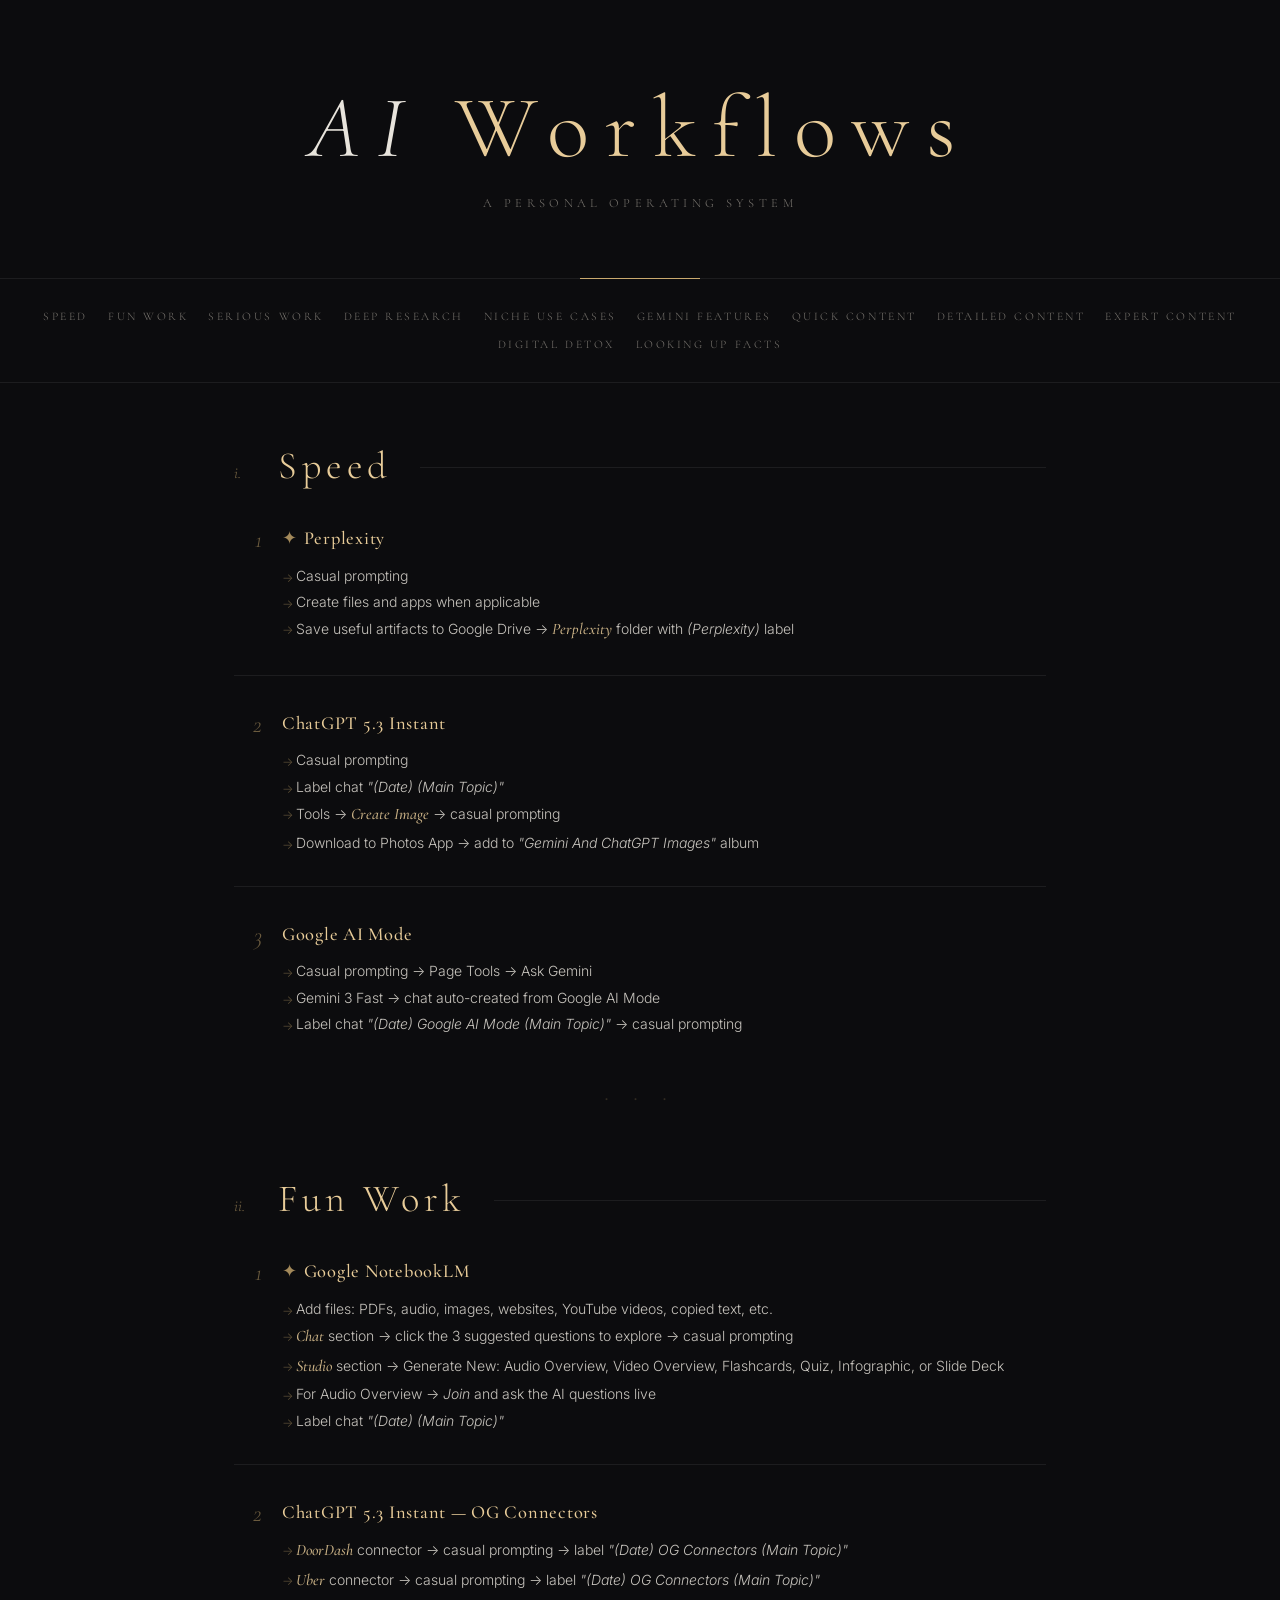
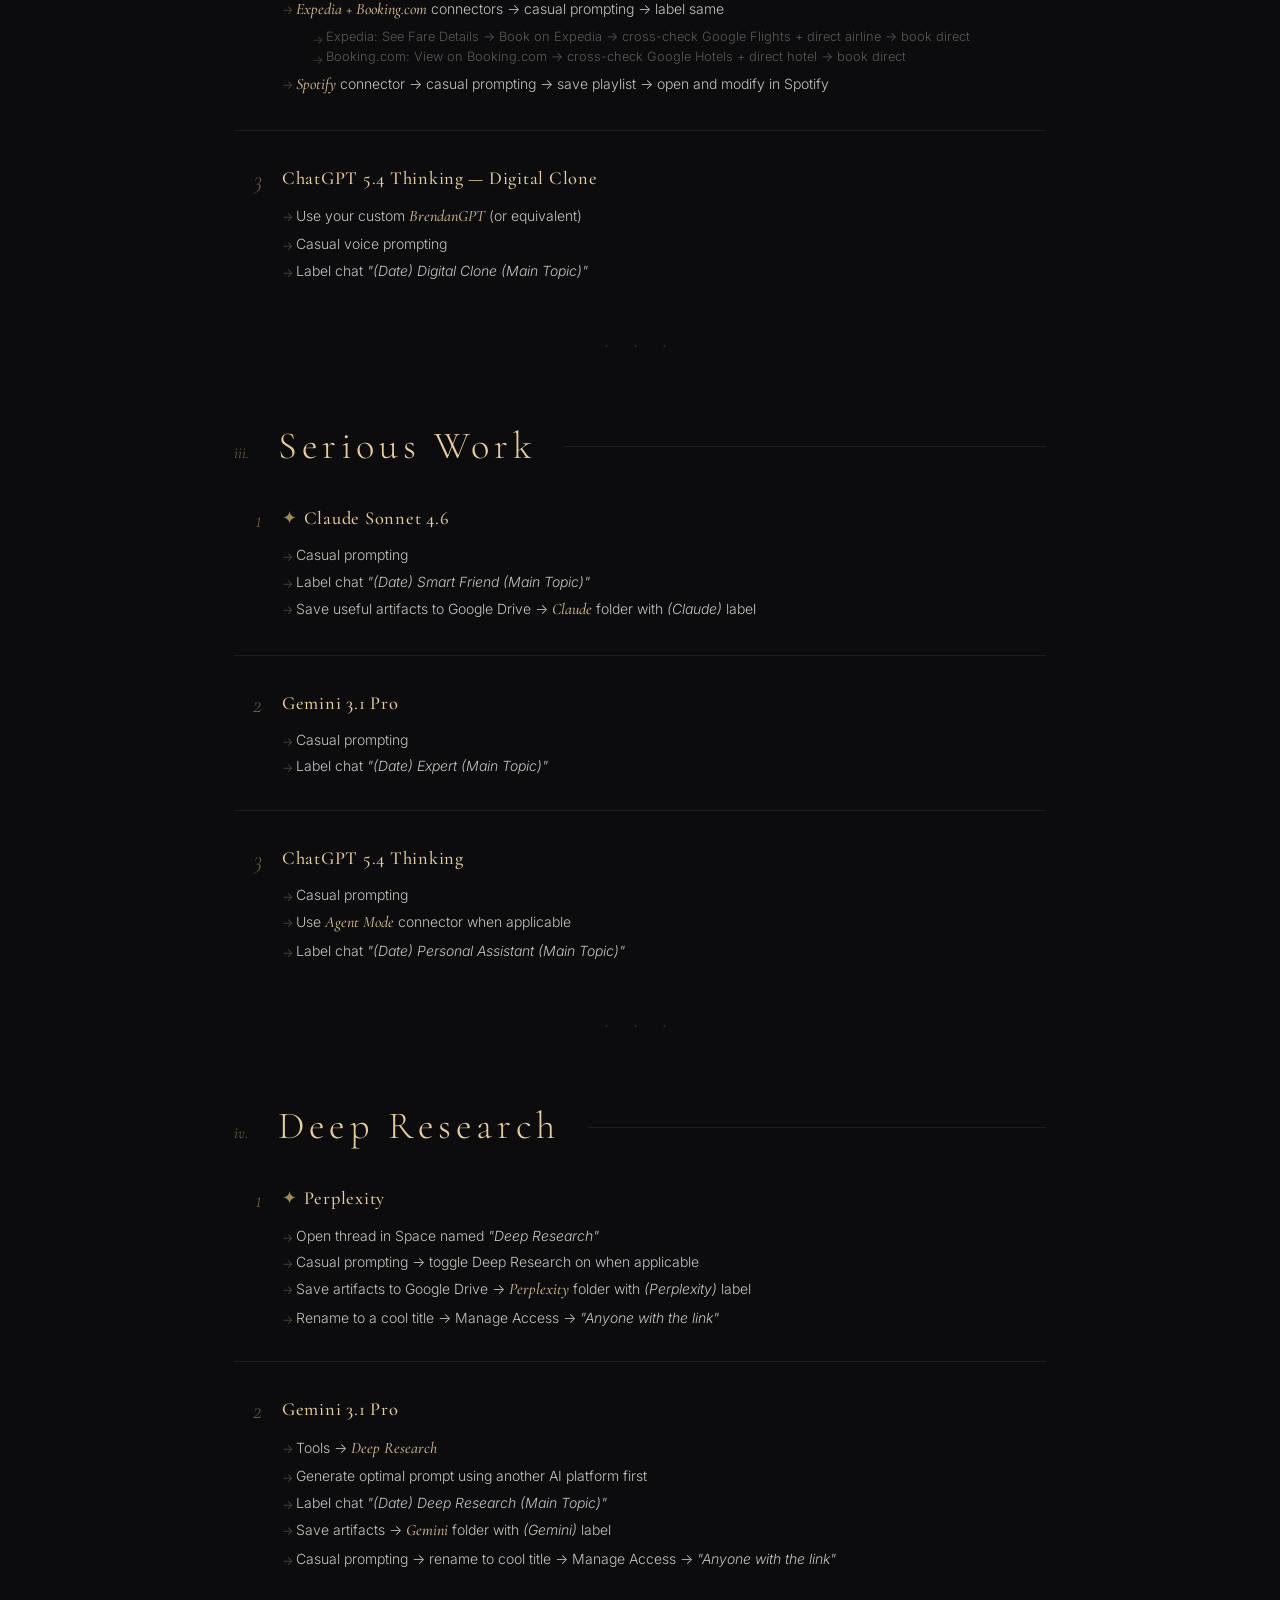
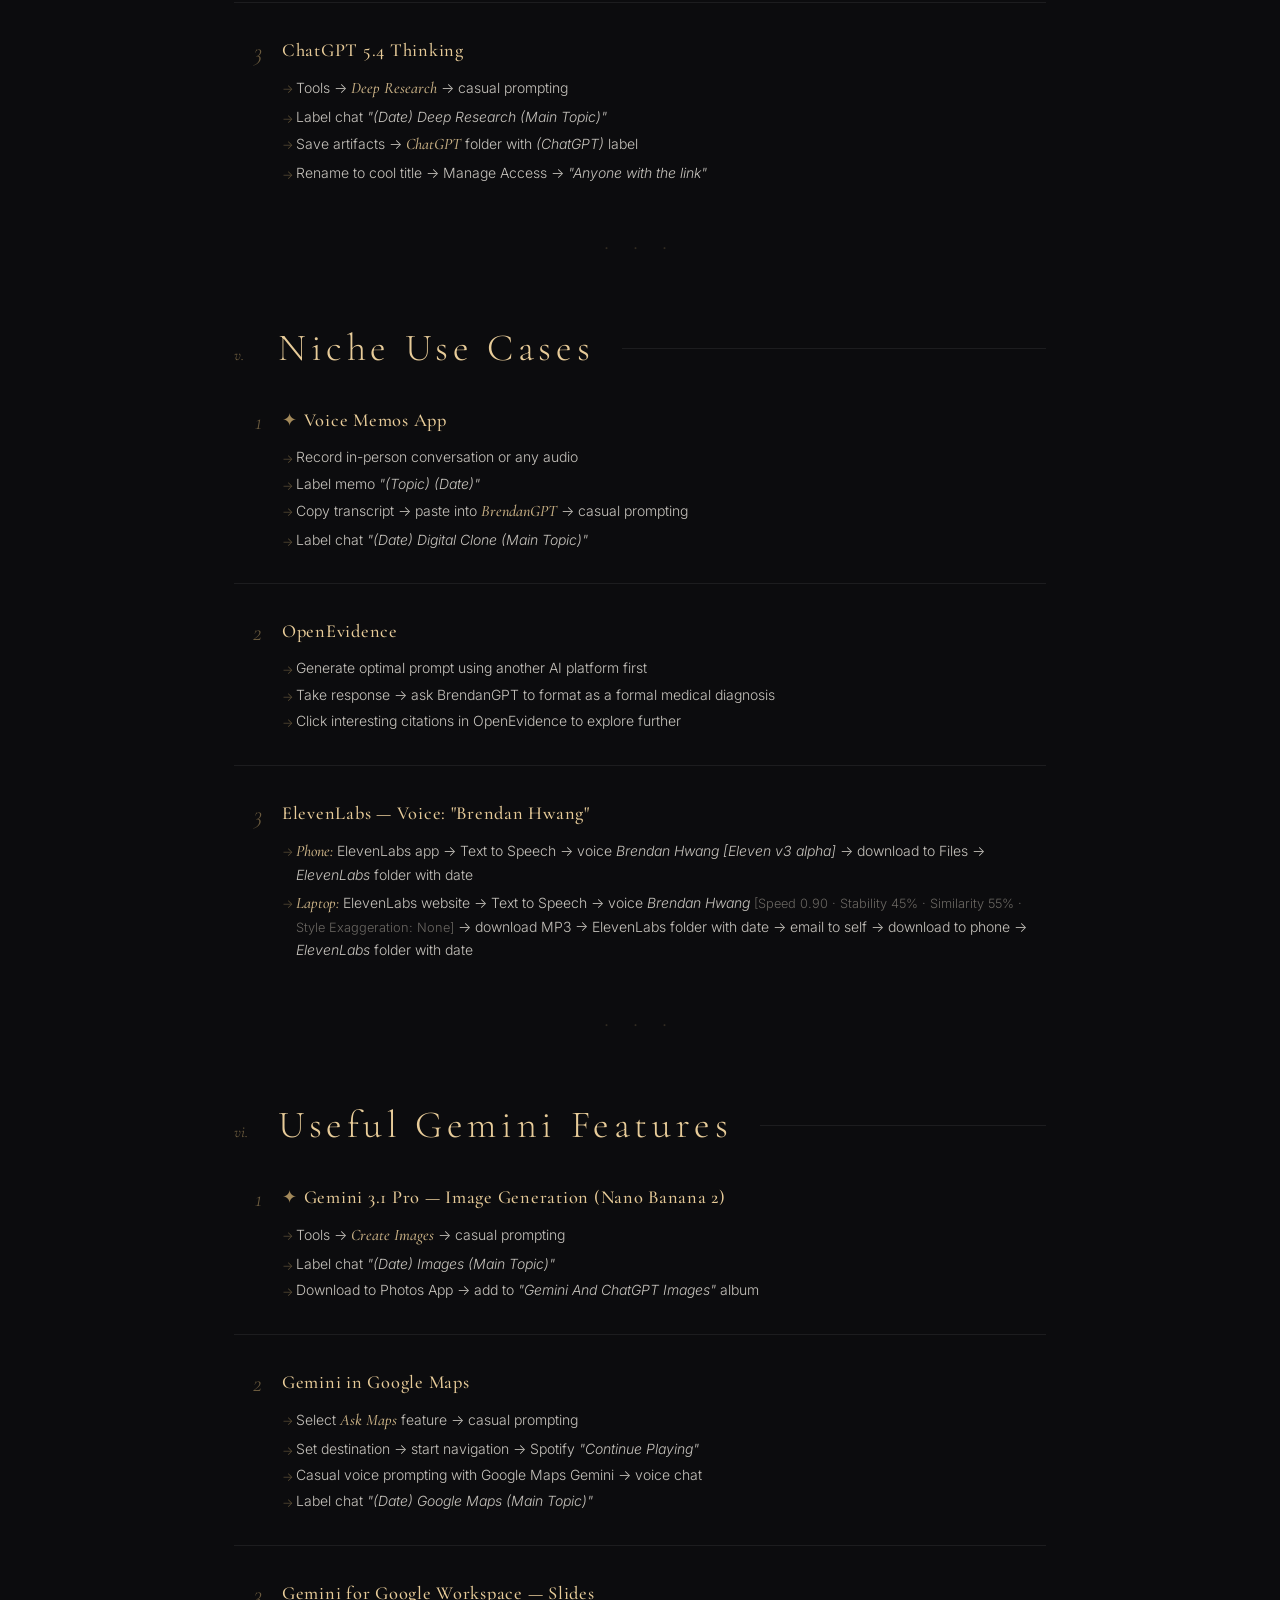
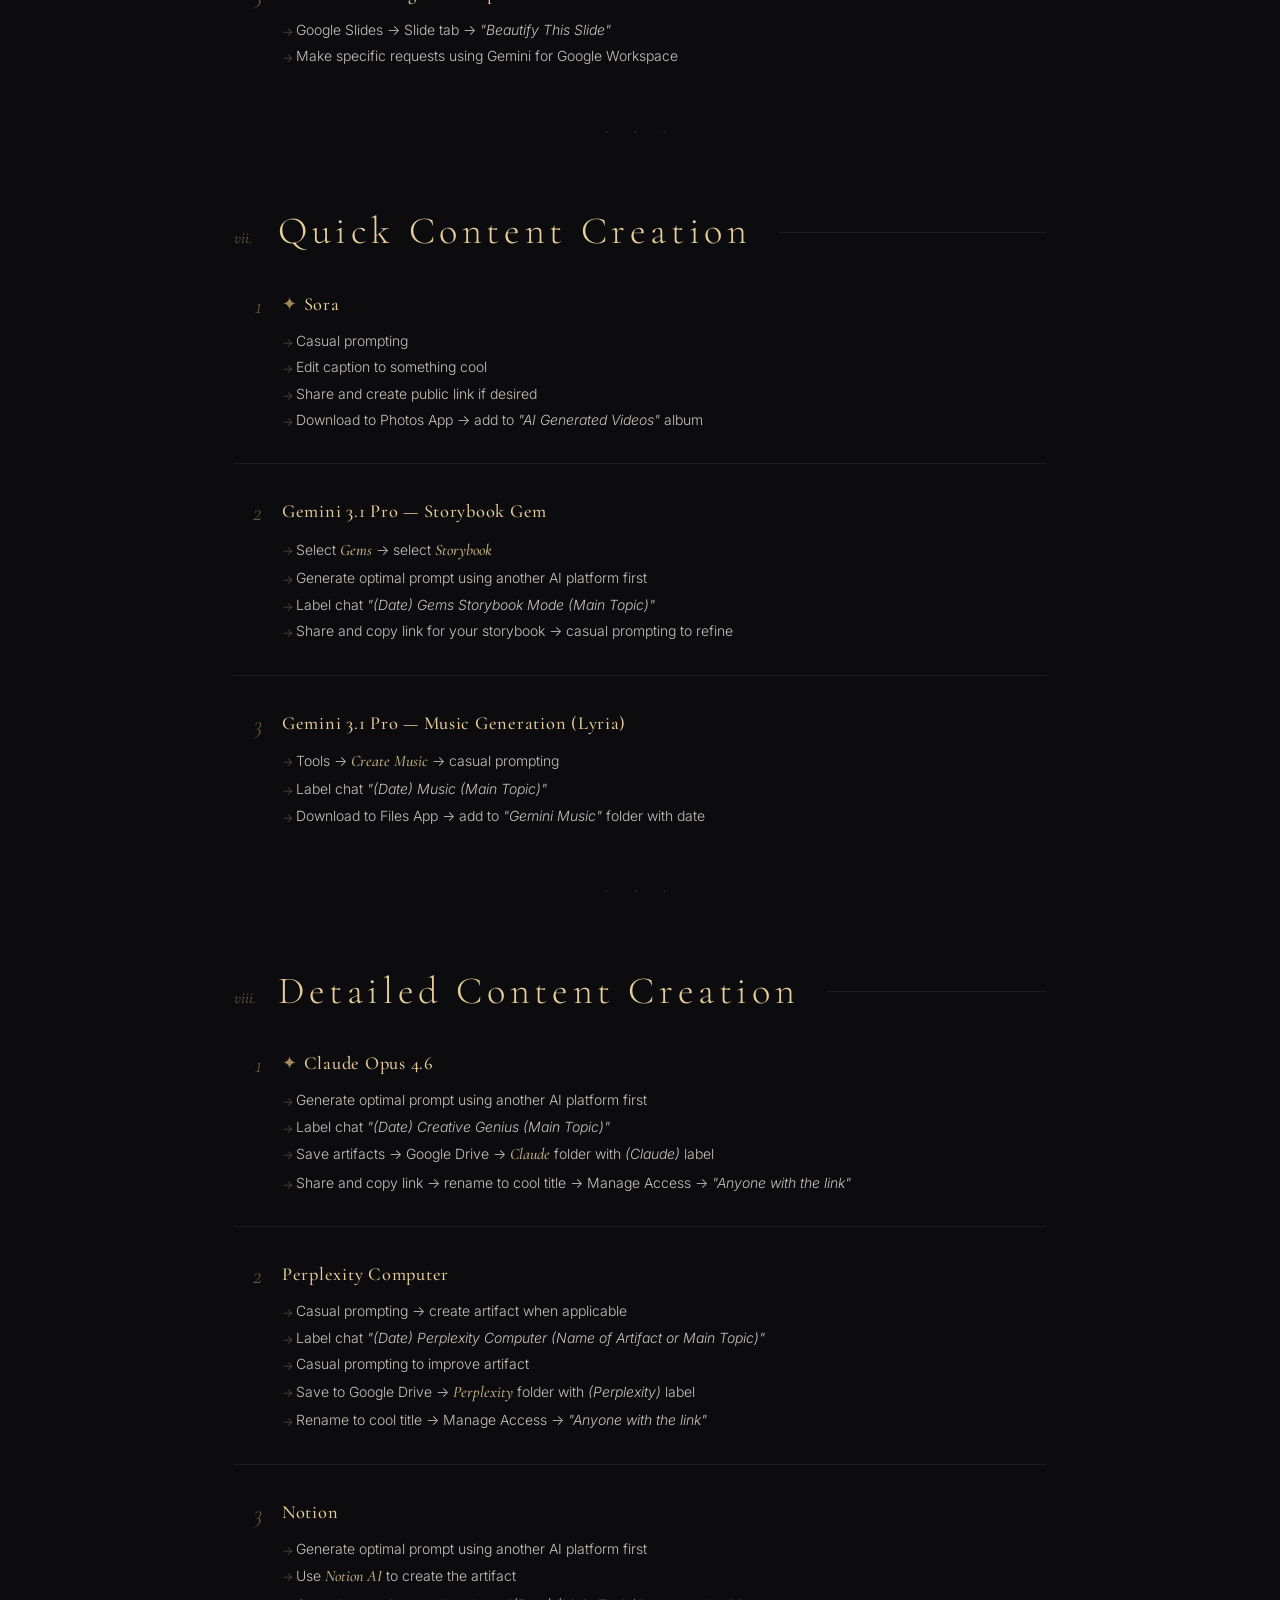
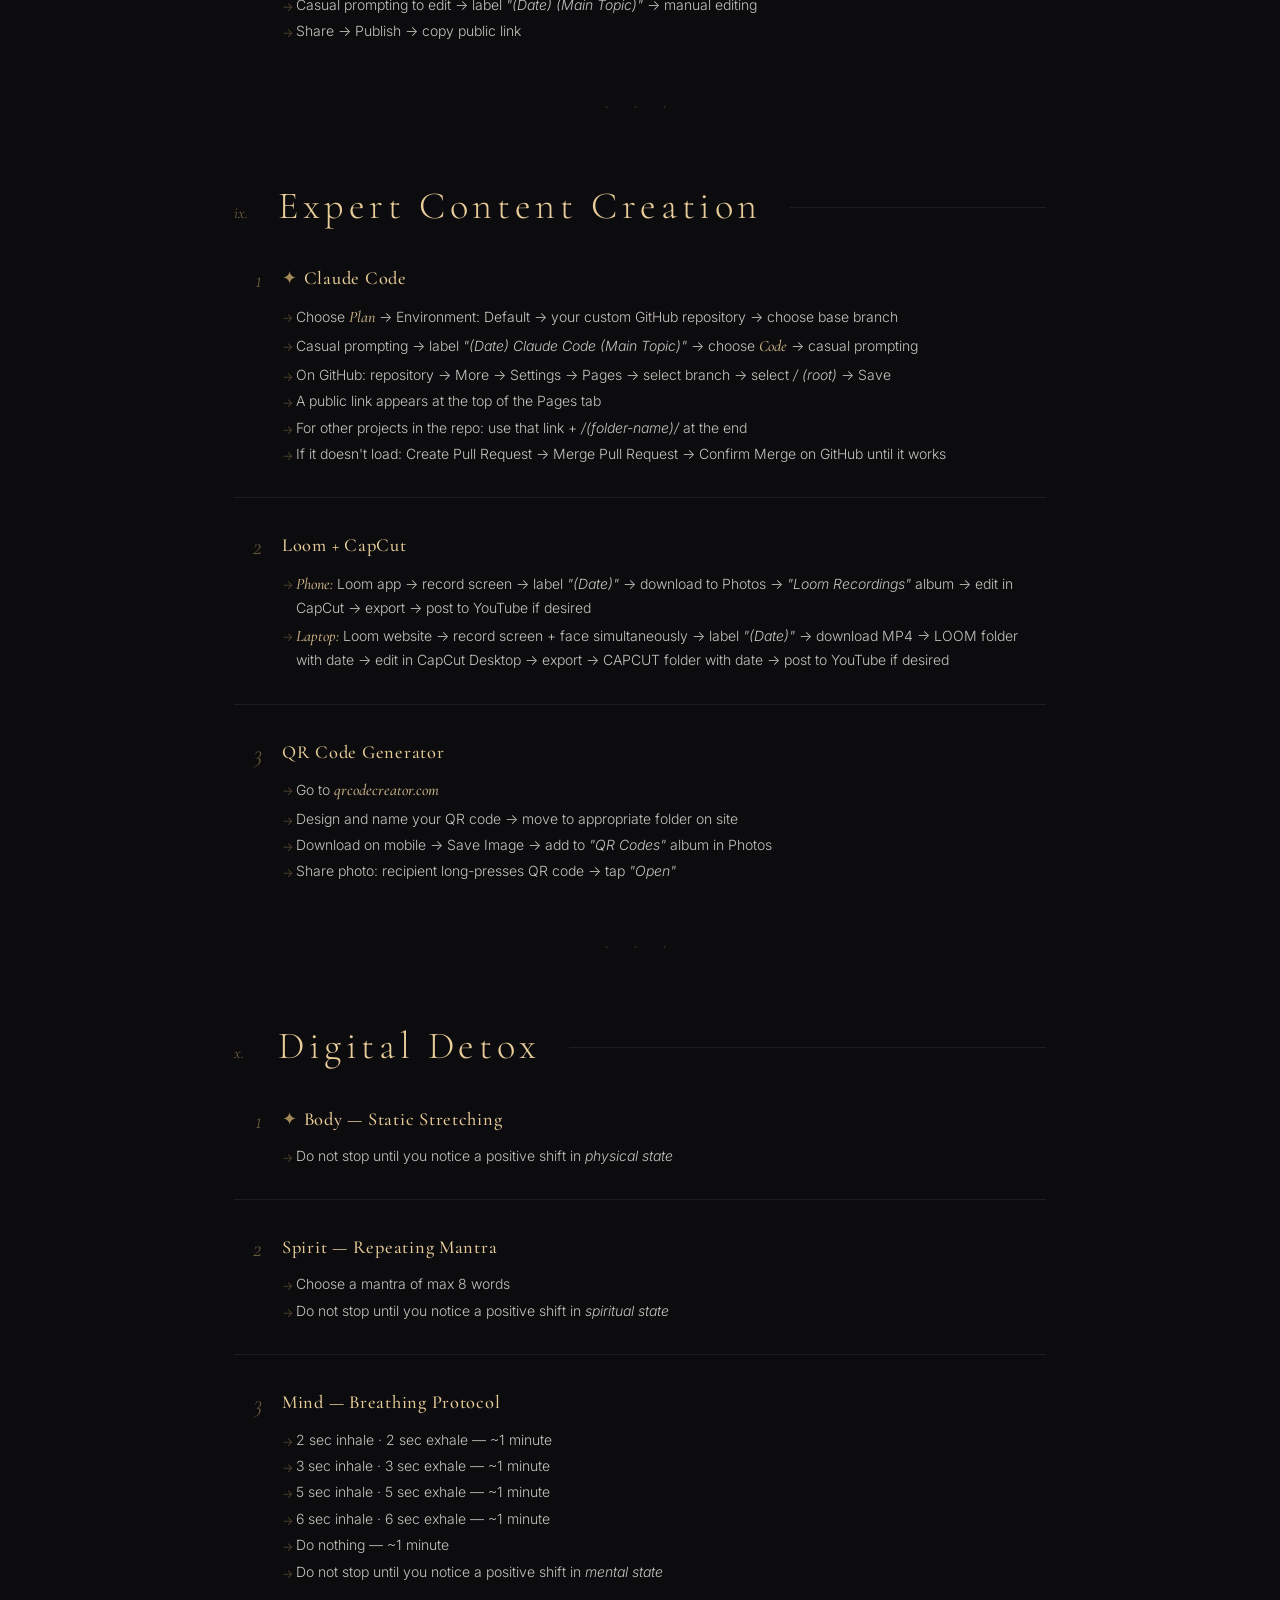
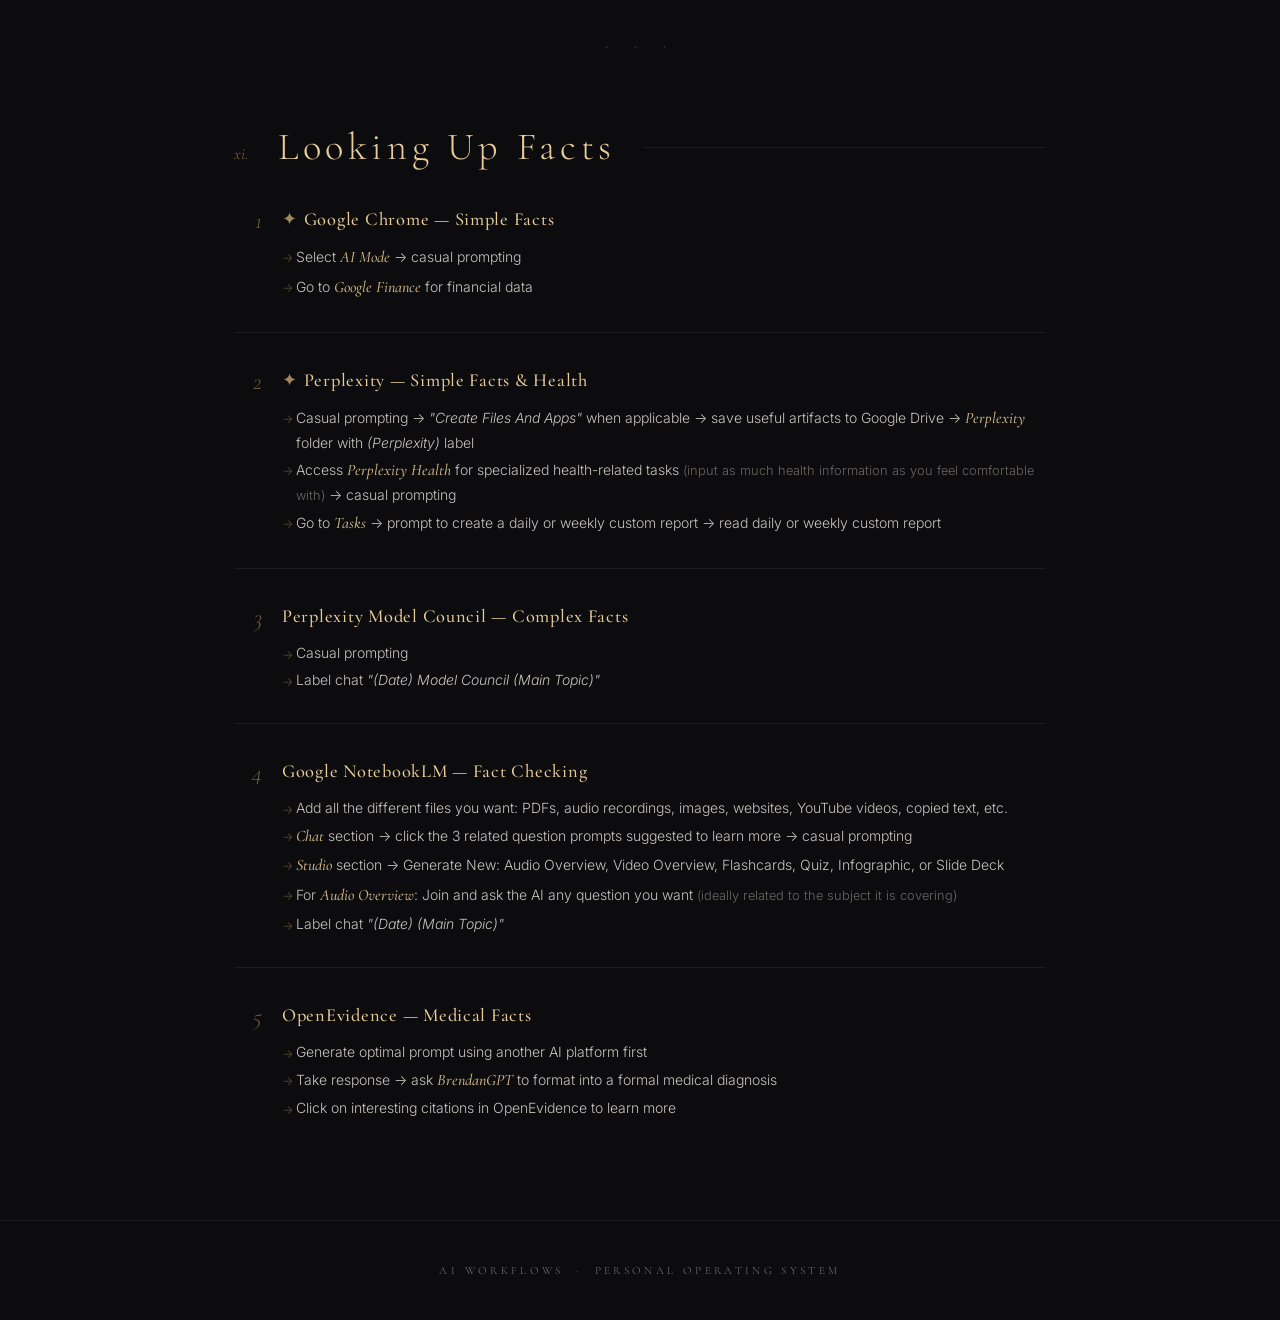
==== commit aff00e10: "Add 'Looking Up Facts' section to AI workflows guide Adds a new section (xi) covering five workflows" ====
--- a/ai-workflows-guide/index.html
+++ b/ai-workflows-guide/index.html
@@ -250,6 +250,7 @@
   <a href="#detailed">Detailed Content</a>
   <a href="#expert">Expert Content</a>
   <a href="#detox">Digital Detox</a>
+  <a href="#lookup">Looking Up Facts</a>
 </nav>
 
 <main>
@@ -743,6 +744,78 @@
     </div>
   </section>
 
+  <div class="section-divider">· · ·</div>
+
+  <!-- ── LOOKING UP FACTS ── -->
+  <section class="workflow-section" id="lookup">
+    <div class="section-header">
+      <span class="section-num">xi.</span>
+      <h2 class="section-title">Looking Up Facts</h2>
+      <div class="section-line"></div>
+    </div>
+
+    <div class="workflow-item">
+      <div class="item-num">1</div>
+      <div class="item-body">
+        <div class="tool-name"><span class="star">✦</span>Google Chrome — Simple Facts</div>
+        <ul class="steps">
+          <li>Select <strong>AI Mode</strong> → casual prompting</li>
+          <li>Go to <strong>Google Finance</strong> for financial data</li>
+        </ul>
+      </div>
+    </div>
+
+    <div class="workflow-item">
+      <div class="item-num">2</div>
+      <div class="item-body">
+        <div class="tool-name"><span class="star">✦</span>Perplexity — Simple Facts &amp; Health</div>
+        <ul class="steps">
+          <li>Casual prompting → <em>"Create Files And Apps"</em> when applicable → save useful artifacts to Google Drive → <strong>Perplexity</strong> folder with <em>(Perplexity)</em> label</li>
+          <li>Access <strong>Perplexity Health</strong> for specialized health-related tasks <span class="note">(input as much health information as you feel comfortable with)</span> → casual prompting</li>
+          <li>Go to <strong>Tasks</strong> → prompt to create a daily or weekly custom report → read daily or weekly custom report</li>
+        </ul>
+      </div>
+    </div>
+
+    <div class="workflow-item">
+      <div class="item-num">3</div>
+      <div class="item-body">
+        <div class="tool-name">Perplexity Model Council — Complex Facts</div>
+        <ul class="steps">
+          <li>Casual prompting</li>
+          <li>Label chat <em>"(Date) Model Council (Main Topic)"</em></li>
+        </ul>
+      </div>
+    </div>
+
+    <div class="workflow-item">
+      <div class="item-num">4</div>
+      <div class="item-body">
+        <div class="tool-name">Google NotebookLM — Fact Checking</div>
+        <ul class="steps">
+          <li>Add all the different files you want: PDFs, audio recordings, images, websites, YouTube videos, copied text, etc.</li>
+          <li><strong>Chat</strong> section → click the 3 related question prompts suggested to learn more → casual prompting</li>
+          <li><strong>Studio</strong> section → Generate New: Audio Overview, Video Overview, Flashcards, Quiz, Infographic, or Slide Deck</li>
+          <li>For <strong>Audio Overview</strong>: Join and ask the AI any question you want <span class="note">(ideally related to the subject it is covering)</span></li>
+          <li>Label chat <em>"(Date) (Main Topic)"</em></li>
+        </ul>
+      </div>
+    </div>
+
+    <div class="workflow-item">
+      <div class="item-num">5</div>
+      <div class="item-body">
+        <div class="tool-name">OpenEvidence — Medical Facts</div>
+        <ul class="steps">
+          <li>Generate optimal prompt using another AI platform first</li>
+          <li>Take response → ask <strong>BrendanGPT</strong> to format into a formal medical diagnosis</li>
+          <li>Click on interesting citations in OpenEvidence to learn more</li>
+        </ul>
+      </div>
+    </div>
+
+  </section>
+
 </main>
 
 <footer>
